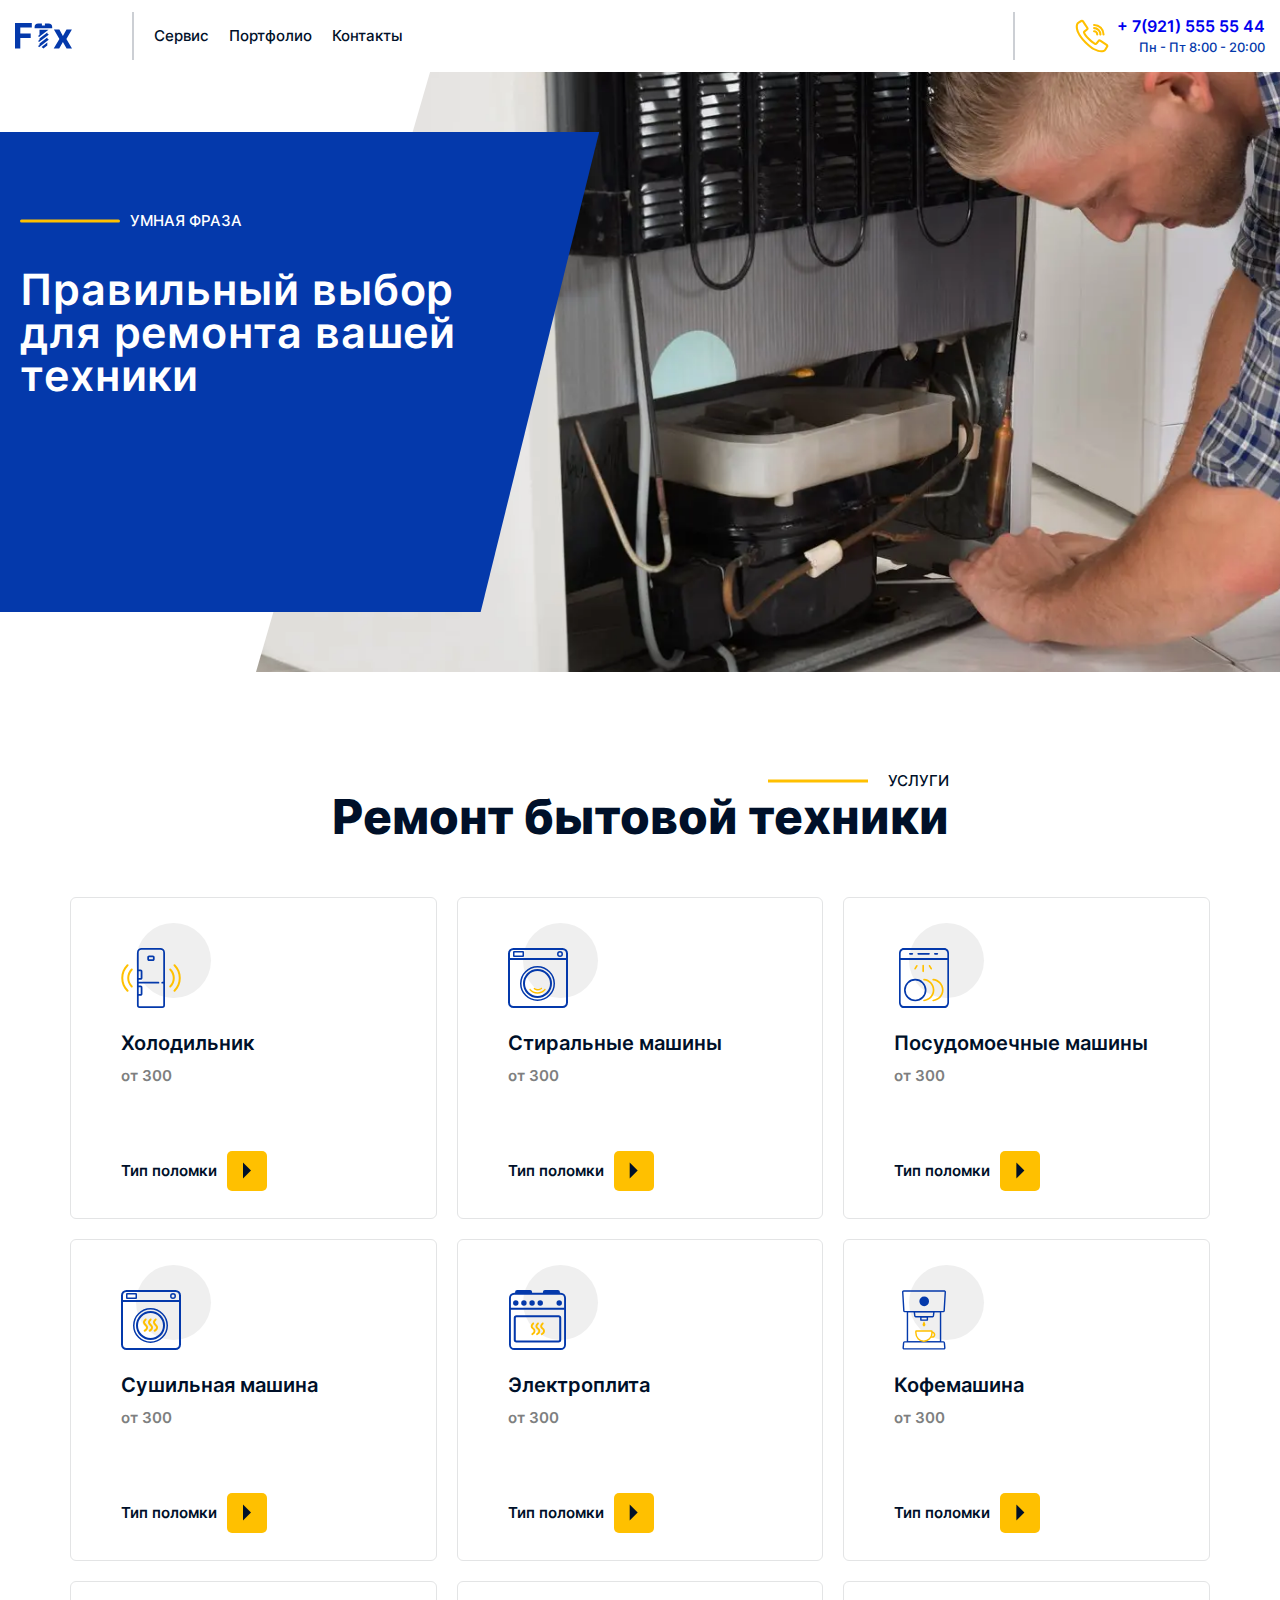
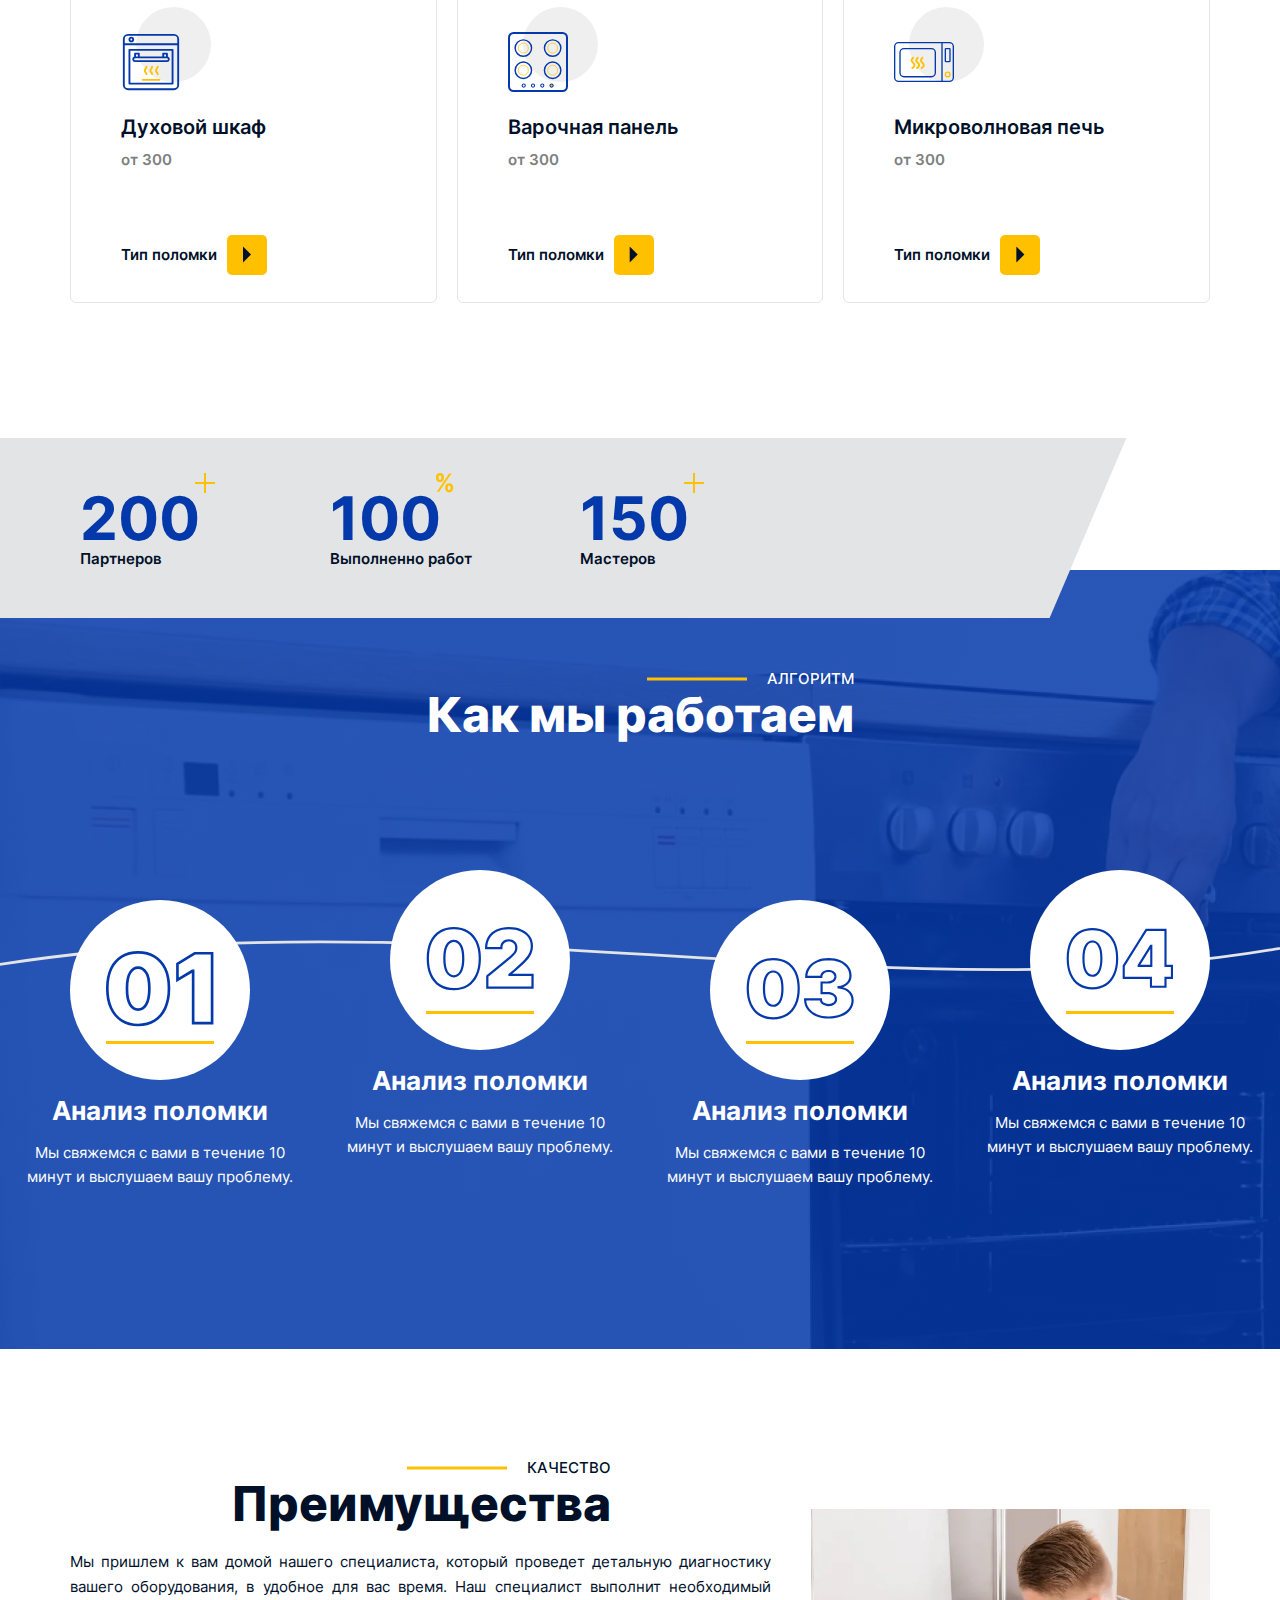
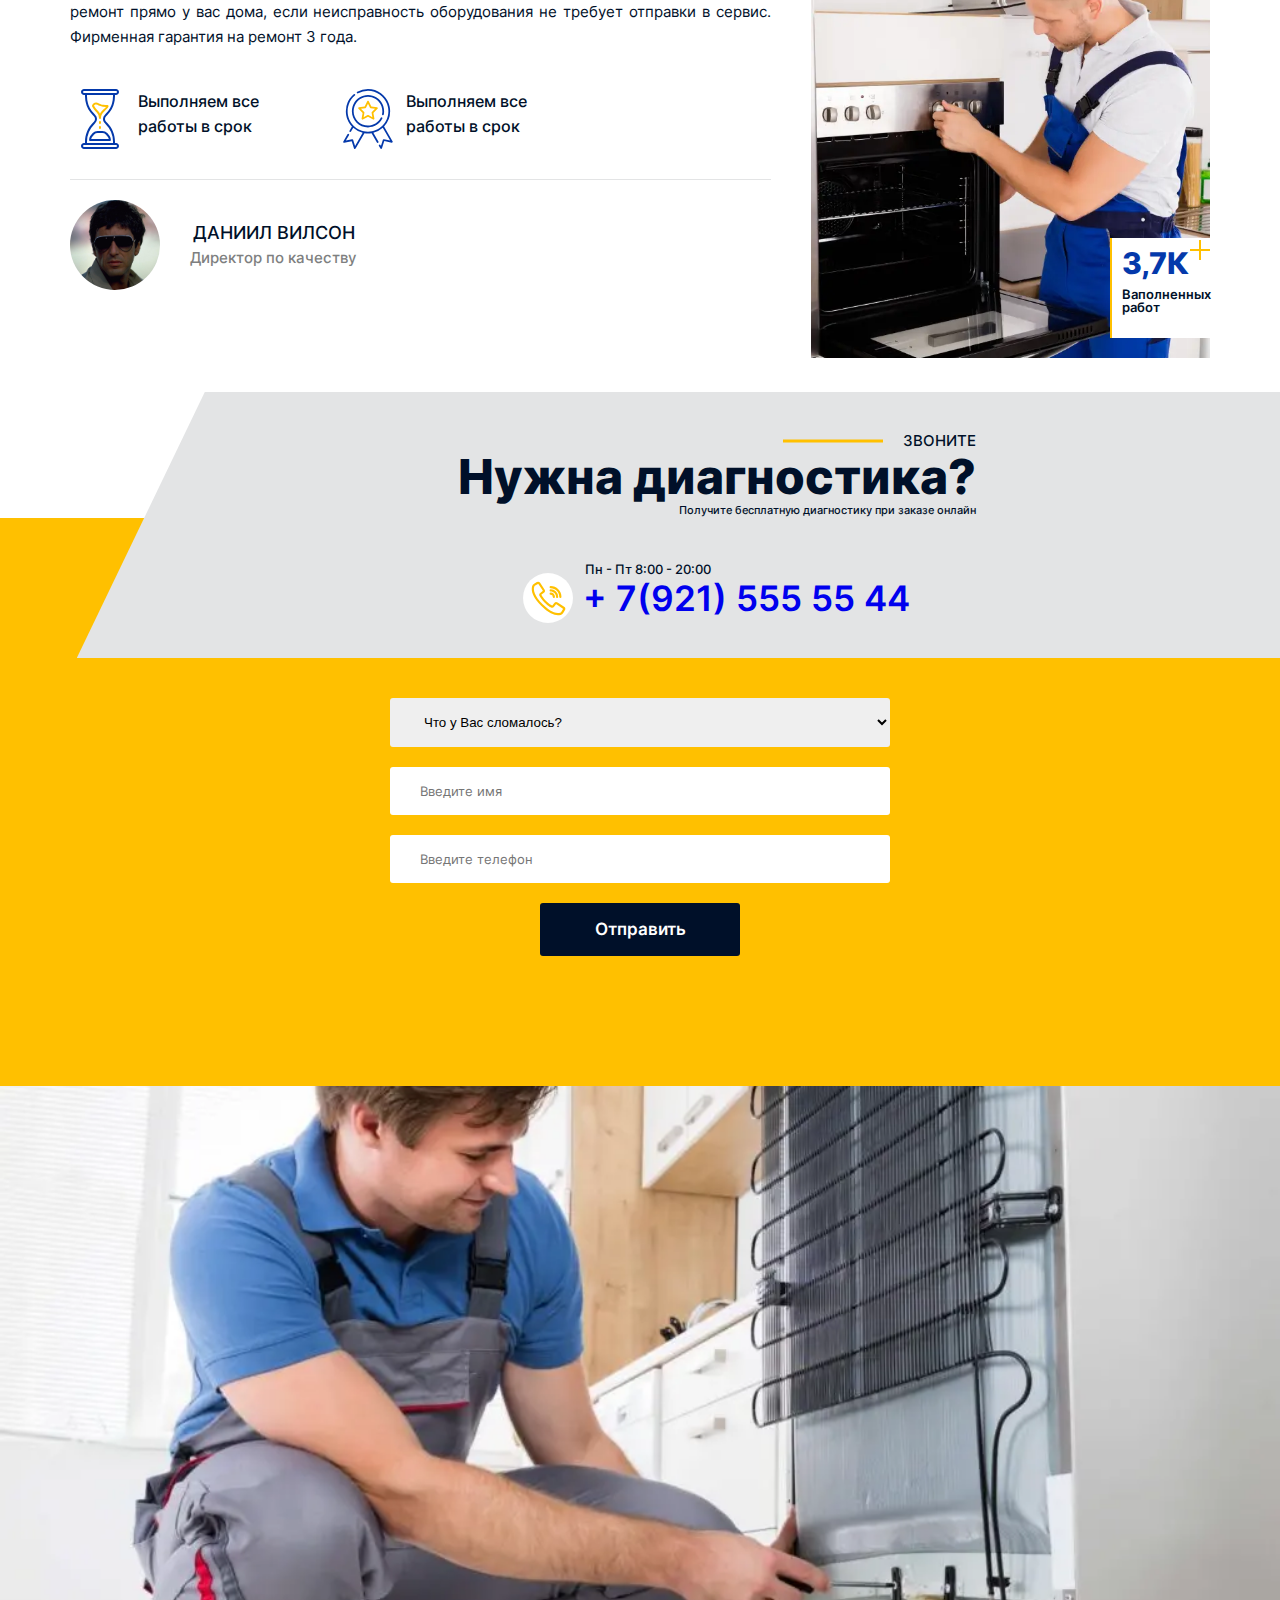
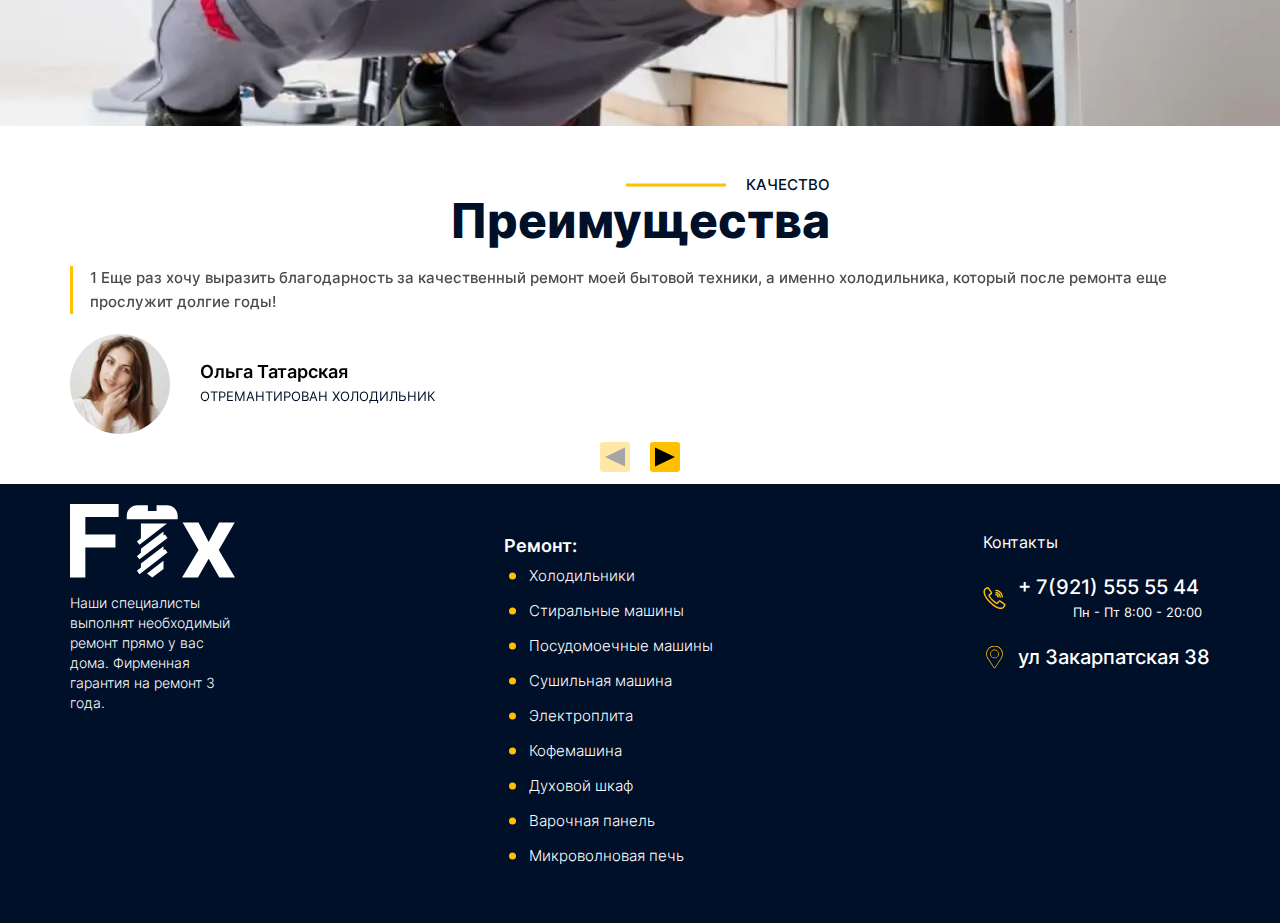
==== index.html @ b2aaf870 "Add files via upload" ====
<!DOCTYPE html>
<html lang="ru">
  <head>
    <title>Сервисный центр бытовой техники в Санкт-Петербурге</title>
    <meta charset="UTF-8">
    <meta name="viewport" content="width=device-width, initial-scale=1.0">
    <meta name="description" content="">
    <meta name="keywords" content="">
    <meta name="format-detection" content="telephone=no">
    <link rel="stylesheet" href="css/libs/swiper-bundle.css">
    <link rel="stylesheet" href="css/style.min.css">
  </head>
  <body>
    <div class="wrapper">
      <header class="header">
        <div class="header__wrap _container _container_hd">
          <div class="header__logo"> <a href="index.html"> <img src="img/logo.svg" alt="логотип"></a></div>
          <div class="header__menu menu">
            <div class="menu__icon"><span></span></div>
            <nav class="menu__body">
              <ul class="menu__list">
                <li>
                  <button class="menu__link menu__link_btn">Cервис</button><span class="menu__arrow"></span>
                  <ul class="menu__sub-list">
                    <li><a class="menu__sub-link" href="refrigerator.html">Холодильник</a></li>
                    <li><a class="menu__sub-link" href="washer.html">Стиральная машина</a></li>
                    <li><a class="menu__sub-link" href="dishwasher.html">Посудомоечная машина</a></li>
                    <li><a class="menu__sub-link" href="dryer.html">Сушильная машина</a></li>
                    <li><a class="menu__sub-link" href="electric-stove.html">Электроплита</a></li>
                    <li><a class="menu__sub-link" href="coffeemachine.html">Кофемашина</a></li>
                    <li><a class="menu__sub-link" href="oven.html">Духовой шкаф</a></li>
                    <li><a class="menu__sub-link" href="cooktop.html">Варочная панель</a></li>
                    <li><a class="menu__sub-link" href="mikrovolnovka.html">Микроволновая печь</a></li>
                  </ul>
                </li>
                <li><a class="menu__link" href="portfolio.html">Портфолио</a></li>
                <li><a class="menu__link" href="contacts.html">Контакты</a></li>
              </ul>
            </nav>
          </div>
          <div class="header__contacts"> <a href="tel:+7111111111">+ 7(921) 555 55 44</a><span>Пн - Пт 8:00 - 20:00</span></div>
        </div>
      </header>
      <main class="main">
        <section class="intro">
          <div class="intro__wrapp _container_hd">
            <div class="intro__text"><span>умная фраза</span>
              <h1>Правильный выбор для ремонта вашей техники</h1>
            </div>
            <div class="intro__img"> 
              <picture class="class">
                <source srcset="img/bg-main.webp" type="image/webp"/>
                <source srcset="img/bg-main.png" type="image/png"/><img src="img/bg-main.jpg" alt="ремонт бытовой техники"/>
              </picture>
            </div>
          </div>
        </section>
        <section class="services _container">
          <div class="services__wrap">
            <div class="title"> <span class="title__span">услуги</span>
              <h2 class="title__title">Ремонт бытовой техники</h2>
            </div>
            <ul class="services__list">
              <li class="services__item service" style="background-image: url(img/service-fridge.jpg);">
                <div class="service__img"> <img src="img/icons/fridge.svg" alt="иконка"></div>
                <div class="service__title">Холодильник</div>
                <div class="service__price">от 300</div><a class="service__link" href="refrigerator.html">Тип поломки</a>
              </li>
              <li class="services__item service" style="background-image: url(img/service-fridge.jpg);">
                <div class="service__img"> <img src="img/icons/washer.svg" alt="иконка"></div>
                <div class="service__title">Стиральные машины</div>
                <div class="service__price">от 300</div><a class="service__link" href="washer.html">Тип поломки</a>
              </li>
              <li class="services__item service" style="background-image: url(img/service-fridge.jpg);">
                <div class="service__img"> <img src="img/icons/dishwasher.svg" alt="иконка"></div>
                <div class="service__title">Посудомоечные машины</div>
                <div class="service__price">от 300</div><a class="service__link" href="dishwasher.html">Тип поломки</a>
              </li>
              <li class="services__item service" style="background-image: url(img/service-fridge.jpg);">
                <div class="service__img"> <img src="img/icons/dryer.svg" alt="иконка"></div>
                <div class="service__title">Сушильная машина</div>
                <div class="service__price">от 300</div><a class="service__link" href="dryer.html">Тип поломки</a>
              </li>
              <li class="services__item service" style="background-image: url(img/service-fridge.jpg);">
                <div class="service__img"> <img src="img/icons/electric-stove.svg" alt="иконка"></div>
                <div class="service__title">Электроплита</div>
                <div class="service__price">от 300</div><a class="service__link" href="electric-stove.html">Тип поломки</a>
              </li>
              <li class="services__item service" style="background-image: url(img/service-fridge.jpg);">
                <div class="service__img"> <img src="img/icons/coffeemachine.svg" alt="иконка"></div>
                <div class="service__title">Кофемашина</div>
                <div class="service__price">от 300</div><a class="service__link" href="coffeemachine.html">Тип поломки</a>
              </li>
              <li class="services__item service" style="background-image: url(img/service-fridge.jpg);">
                <div class="service__img"> <img src="img/icons/oven.svg" alt="иконка"></div>
                <div class="service__title">Духовой шкаф</div>
                <div class="service__price">от 300</div><a class="service__link" href="oven.html">Тип поломки</a>
              </li>
              <li class="services__item service" style="background-image: url(img/service-fridge.jpg);">
                <div class="service__img"> <img src="img/icons/cooktop.svg" alt="иконка"></div>
                <div class="service__title">Варочная панель</div>
                <div class="service__price">от 300</div><a class="service__link" href="cooktop.html">Тип поломки</a>
              </li>
              <li class="services__item service" style="background-image: url(img/service-fridge.jpg);">
                <div class="service__img"> <img src="img/icons/mikrovolnovka.svg" alt="иконка"></div>
                <div class="service__title">Микроволновая печь</div>
                <div class="service__price">от 300</div><a class="service__link" href="mikrovolnovka.html">Тип поломки</a>
              </li>
            </ul>
          </div>
        </section>
        <section class="work"> 
          <div class="work__wrap _container">
            <div class="work__number number">
              <div class="number__item"> 
                <div class="number__value number__value_plus">200</div>
                <div class="number__descr">Партнеров</div>
              </div>
              <div class="number__item"> 
                <div class="number__value number__value_precent">100</div>
                <div class="number__descr">Выполненно работ</div>
              </div>
              <div class="number__item"> 
                <div class="number__value number__value_plus">150</div>
                <div class="number__descr">Мастеров</div>
              </div>
            </div>
          </div>
          <div class="work__stage work-stage">
            <div class="work-stage__wrap _container_hd">
              <div class="title title_wite"><span class="title__span">алгоритм</span>
                <h2 class="title__title">Как мы работаем</h2>
              </div>
              <div class="work-stage__list">
                <div class="work-stage__item work-stage__item_move"> 
                  <div class="work-stage__img"> <img src="img/stage_01.svg" alt=""></div>
                  <div class="work-stage__title">Анализ поломки </div>
                  <div class="work-stage__descr">Мы свяжемся с вами в течение 10 минут и выслушаем вашу проблему.</div>
                </div>
                <div class="work-stage__item"> 
                  <div class="work-stage__img"><img src="img/stage_02.svg" alt=""></div>
                  <div class="work-stage__title">Анализ поломки </div>
                  <div class="work-stage__descr">Мы свяжемся с вами в течение 10 минут и выслушаем вашу проблему.</div>
                </div>
                <div class="work-stage__item work-stage__item_move"> 
                  <div class="work-stage__img"> <img src="img/stage_03.svg" alt=""></div>
                  <div class="work-stage__title">Анализ поломки </div>
                  <div class="work-stage__descr">Мы свяжемся с вами в течение 10 минут и выслушаем вашу проблему.</div>
                </div>
                <div class="work-stage__item"> 
                  <div class="work-stage__img"><img src="img/stage_04.svg" alt=""></div>
                  <div class="work-stage__title">Анализ поломки </div>
                  <div class="work-stage__descr">Мы свяжемся с вами в течение 10 минут и выслушаем вашу проблему.</div>
                </div>
              </div>
            </div>
          </div>
        </section>
        <section class="advantages">
          <div class="advantages__wrap _container">
            <div class="advantages__descr"> 
              <div class="title"><span class="title__span">качество</span>
                <h2 class="title__title">Преимущества</h2>
              </div>
              <p class="advantages__paragraph">Мы пришлем к вам домой нашего специалиста, который проведет детальную диагностику вашего оборудования, в удобное для вас время. Наш специалист выполнит необходимый ремонт прямо у вас дома, если неисправность оборудования не требует отправки в сервис. Фирменная гарантия на ремонт 3 года.</p>
              <div class="advantages__items advantag">
                <div class="advantag__item"> 
                  <div class="advantag__icon"> <img src="img/icons/clock.svg" alt="иконка"></div>
                  <div class="advantag__title">Выполняем все работы в срок</div>
                </div>
                <div class="advantag__item"> 
                  <div class="advantag__icon"> <img src="img/icons/warranty.svg" alt="иконка"></div>
                  <div class="advantag__title">Выполняем все работы в срок</div>
                </div>
              </div>
              <div class="advantages__director director">
                <div class="director__img"> <img src="img/director.jpg" alt="директор по качеству"></div>
                <div class="director__data">Даниил Вилсон <span>Директор по качеству</span></div>
              </div>
            </div>
            <div class="advantages__img-wrap">
              <div class="advantages__img"> 
                <picture class="class">
                  <source srcset="img/advantages.webp" type="image/webp"/>
                  <source srcset="img/advantages.png" type="image/png"/><img src="img/advantages.jpg" alt="качественный ремонт бытовой техники"/>
                </picture>
              </div>
              <div class="advantages__number">3,7к <span>Ваполненных работ</span></div>
            </div>
          </div>
        </section>
        <section class="feedback">
          <div class="feedback__wrap">
            <div class="feedback__contacts contacts-form _container">
              <div class="title"><span class="title__span">звоните</span>
                <h3 class="title__title">Нужна диагностика?</h3>
                <div class="title__descr">Получите бесплатную диагностику при заказе онлайн </div>
              </div><a class="contacts-form__link" href="tel:+79215555544">+ 7(921) 555 55 44
                <div class="contacts-form__mode">Пн - Пт 8:00 - 20:00</div></a>
            </div>
          </div>
          <div class="feedback__form">
            <form class="form" action="#" method="POST" enctype="multipart/form-data">
              <select class="form__select">
                <option value>Что у Вас сломалось?</option>
                <option value="Холодильник">Холодильник</option>
                <option value="Стиральная машина">Стиральная машина</option>
                <option value="Посудомоечная машина">Посудомоечная машина</option>
                <option value="Сушильная машина">Сушильная машина</option>
                <option value="Электроплита">Электроплита</option>
                <option value="Кофемашина">Кофемашина</option>
                <option value="Духовой шкаф">Духовой шкаф</option>
                <option value="Варочная панель">Варочная панель</option>
                <option value="Микроволновая печь">Микроволновая печь</option>
                <option value="Другая техника">Другая техника</option>
              </select>
              <label class="form__label">
                <input class="form__input input-name" type="text" data-validate-field="name" name="Имя" placeholder="Введите имя">
              </label>
              <label class="form__label">
                <input class="form__input input-tel" type="tel" data-validate-field="tel" name="Телефон" placeholder="Введите телефон">
              </label>
              <button class="form__button button">Отправить</button>
            </form>
          </div>
        </section>
        <section class="reviews">
          <div class="reviews__wrap">
            <div class="img-slider">
              <div class="img-slider__wrap">
                <div class="swiper-wrapper">
                  <div class="swiper-slide img-slider__item"> 
                    <picture class="class">
                      <source srcset="img/slid-01.webp" type="image/webp"/>
                      <source srcset="img/slid-01.png" type="image/png"/><img src="img/slid-01.jpg" alt=""/>
                    </picture>
                  </div>
                  <div class="swiper-slide img-slider__item"> 
                    <picture class="class">
                      <source srcset="img/slid-02.webp" type="image/webp"/>
                      <source srcset="img/slid-02.png" type="image/png"/><img src="img/slid-02.jpg" alt=""/>
                    </picture>
                  </div>
                  <div class="swiper-slide img-slider__item"> 
                    <picture class="class">
                      <source srcset="img/slid-03.webp" type="image/webp"/>
                      <source srcset="img/slid-03.png" type="image/png"/><img src="img/slid-03.jpg" alt=""/>
                    </picture>
                  </div>
                  <div class="swiper-slide img-slider__item"> 
                    <picture class="class">
                      <source srcset="img/slid-04.webp" type="image/webp"/>
                      <source srcset="img/slid-04.png" type="image/png"/><img src="img/slid-04.jpg" alt=""/>
                    </picture>
                  </div>
                </div>
              </div>
            </div>
            <div class="text-slider _container">
              <div class="text-slider__wrap">
                <div class="title"><span class="title__span">качество</span>
                  <h2 class="title__title">Преимущества</h2>
                </div>
                <div class="swiper-wrapper">
                  <div class="swiper-slide text-slider__item">
                    <p class="text-slider__reviews">1 Еще раз хочу выразить благодарность за качественный ремонт моей бытовой техники, а именно холодильника, который после ремонта еще прослужит долгие годы!</p>
                    <div class="text-slider__person">
                      <div class="text-slider__img"> 
                        <picture class="class">
                          <source srcset="img/client.webp" type="image/webp"/>
                          <source srcset="img/client.png" type="image/png"/><img src="img/client.jpg" alt=""/>
                        </picture>
                      </div>
                      <div class="text-slider__client">Ольга Татарская <span> отремантирован холодильник</span></div>
                    </div>
                  </div>
                  <div class="swiper-slide text-slider__item">
                    <p class="text-slider__reviews">2 Быстро приехал, подробно осмотрел мой холодильник, профессионально выполнил ремонт. 2</p>
                    <div class="text-slider__person">
                      <div class="text-slider__img"> 
                        <picture class="class">
                          <source srcset="img/client.webp" type="image/webp"/>
                          <source srcset="img/client.png" type="image/png"/><img src="img/client.jpg" alt=""/>
                        </picture>
                      </div>
                      <div class="text-slider__client">Ольга Татарская <span> отремантирован холодильник</span></div>
                    </div>
                  </div>
                  <div class="swiper-slide text-slider__item">
                    <p class="text-slider__reviews">3 Быстро приехал, подробно осмотрел мой холодильник, профессионально выполнил ремонт. 3</p>
                    <div class="text-slider__person">
                      <div class="text-slider__img"> 
                        <picture class="class">
                          <source srcset="img/client.webp" type="image/webp"/>
                          <source srcset="img/client.png" type="image/png"/><img src="img/client.jpg" alt=""/>
                        </picture>
                      </div>
                      <div class="text-slider__client">Ольга Татарская <span> отремантирован холодильник</span></div>
                    </div>
                  </div>
                  <div class="swiper-slide text-slider__item">
                    <p class="text-slider__reviews">4 Быстро приехал, подробно осмотрел мой холодильник, профессионально выполнил ремонт. 4</p>
                    <div class="text-slider__person">
                      <div class="text-slider__img"> 
                        <picture class="class">
                          <source srcset="img/client.webp" type="image/webp"/>
                          <source srcset="img/client.png" type="image/png"/><img src="img/client.jpg" alt=""/>
                        </picture>
                      </div>
                      <div class="text-slider__client">Ольга Татарская <span> отремантирован холодильник</span></div>
                    </div>
                  </div>
                </div>
              </div>
              <div class="slider-buttons">
                <button class="swiper-button-prev"></button>
                <button class="swiper-button-next"></button>
              </div>
            </div>
          </div>
        </section>
      </main>
      <footer class="footer">
        <div class="footer__wrap _container">
          <div class="footer__logo">
            <div class="footer__logo-img"><img src="img/logo-wite.svg" alt="логотип"></div>
            <div class="footer__descr">Наши специалисты выполнят необходимый ремонт прямо у вас дома. Фирменная гарантия на ремонт 3 года.</div>
          </div>
          <ul class="footer__menu">Ремонт:
            <li class="footer__item"><a class="footer__link" href="/refrigerator.html">Холодильники</a></li>
            <li class="footer__item"><a class="footer__link" href="/washer.html">Стиральные машины</a></li>
            <li class="footer__item"><a class="footer__link" href="/dishwasher.html">Посудомоечные машины</a></li>
            <li class="footer__item"><a class="footer__link" href="/dryer.html">Сушильная машина</a></li>
            <li class="footer__item"><a class="footer__link" href="/electric-stove.html">Электроплита</a></li>
            <li class="footer__item"><a class="footer__link" href="/coffeemachine.html">Кофемашина</a></li>
            <li class="footer__item"><a class="footer__link" href="/oven.html">Духовой шкаф</a></li>
            <li class="footer__item"><a class="footer__link" href="/cooktop.html">Варочная панель</a></li>
            <li class="footer__item"><a class="footer__link" href="/mikrovolnovka.html">Микроволновая печь</a></li>
          </ul>
          <div class="footer__contacts">Контакты<a class="footer__contacts-tel" href="tel:">+ 7(921) 555 55 44 <span>Пн - Пт 8:00 - 20:00</span></a>
            <div class="footer__contacts-locatio">ул Закарпатская 38</div>
          </div>
        </div>
      </footer>
    </div>
    <script src="js/libs/inputmask.min.js"></script>
    <script src="js/libs/just-validate.min.js"></script>
    <script src="js/libs/swiper-bundle.js"></script>
    <script src="js/script.min.js"></script>
  </body>
</html>
---- css/style.min.css ----
@font-face{font-family:Inter;font-display:swap;src:url(../fonts/Inter-Extra.woff) format("woff"),url(../fonts/Inter-Extra.woff2) format("woff2");font-weight:800;font-style:normal}@font-face{font-family:Inter;font-display:swap;src:url(../fonts/Inter-Bold.woff) format("woff"),url(../fonts/Inter-Bold.woff2) format("woff2");font-weight:700;font-style:normal}@font-face{font-family:Inter;font-display:swap;src:url(../fonts/Inter-SemiBold.woff) format("woff"),url(../fonts/Inter-SemiBold.woff2) format("woff2");font-weight:600;font-style:normal}@font-face{font-family:Inter;font-display:swap;src:url(../fonts/Inter-Medium.woff) format("woff"),url(../fonts/Inter-Medium.woff2) format("woff2");font-weight:500;font-style:normal}@font-face{font-family:Inter;font-display:swap;src:url(../fonts/Inter-Regular.woff) format("woff"),url(../fonts/Inter-Regular.woff2) format("woff2");font-weight:400;font-style:normal}@font-face{font-family:Inter;font-display:swap;src:url(../fonts/Inter-Light.woff) format("woff"),url(../fonts/Inter-Light.woff2) format("woff2");font-weight:300;font-style:normal}*{padding:0;margin:0;border:0;-webkit-transition:all 0s ease 0s;-o-transition:all 0s ease 0s;transition:all 0s ease 0s}*,:after,:before{-webkit-box-sizing:border-box;box-sizing:border-box}:active,:focus{outline:0}a:active,a:focus{outline:0}aside,footer,header,nav,section{display:block}body,html{height:100%;min-width:320px}body{line-height:1;font-family:inter;-ms-text-size-adjust:100%;-moz-text-size-adjust:100%;-webkit-text-size-adjust:100%}button,input,textarea{font-family:inter}input::-ms-clear{display:none}button{cursor:pointer}button::-moz-focus-inner{padding:0;border:0}a,a:visited{text-decoration:none}a:hover{text-decoration:none}ul li{list-style:none}img{vertical-align:top}h1,h2,h3,h4,h5,h6{font-weight:inherit;font-size:inherit}body{color:#001029;font-size:16px;font-style:normal;font-weight:400}body._lock{overflow:hidden}.wrapper{position:relative;width:100%;min-height:100%;overflow:hidden;display:-webkit-box;display:-ms-flexbox;display:flex;-webkit-box-orient:vertical;-webkit-box-direction:normal;-ms-flex-direction:column;flex-direction:column;-webkit-box-pack:justify;-ms-flex-pack:justify;justify-content:space-between}._container{max-width:1170px;padding:0 15px;margin:0 auto}._container_hd{padding:0 15px;max-width:1920px;margin:0 auto}._container_single{padding:0 15px;max-width:800px;margin:0 auto}h2,h3,h4,h5{font-weight:700;line-height:36px}h2{font-size:32px}h3{font-size:28px}h4,h5{font-size:26px}.title{display:inline-block;position:relative;padding:20px 0;color:#001029;text-align:right}.title__span{padding-left:120px;position:absolute;right:0;top:0;font-weight:500;font-size:15px;line-height:18px;text-transform:uppercase}.title__span::before{position:absolute;content:"";width:100px;height:3px;background-color:#ffc000;left:0;top:50%;-webkit-transform:translateY(-50%);-ms-transform:translateY(-50%);transform:translateY(-50%)}.title__title{font-size:32px;font-weight:800;line-height:42px}.title_wite{color:#fff}.menu__icon{display:none}.menu__body{padding:5px 0}.menu__list>li{position:relative;margin:0 0 0 20px}.menu__link{font-weight:500;font-size:15px;line-height:18px;color:#001029}.menu__link_btn{background:0 0}.menu__link:hover{color:#ffc000}.menu__sub-list{position:absolute;top:100%;left:0;background-color:#f8f8f8;min-width:350px}.menu__sub-list li{margin:0 0 10px 0}.menu__sub-list li:last-child{margin:0}.menu__sub-link{color:#001029;padding:15px 40px 15px 40px;display:block}.menu__sub-link:hover{background-color:#ffc000}.menu__arrow{display:none}body._pc .menu__list>li:hover .menu__sub-list{opacity:1;visibility:visible;-webkit-transform:translate(0,0);-ms-transform:translate(0,0);transform:translate(0,0);pointer-events:all;z-index:99}body._touch .menu__list>li{display:-webkit-box;display:-ms-flexbox;display:flex;-webkit-box-align:center;-ms-flex-align:center;align-items:center}body._touch .menu__link{-webkit-box-flex:1;-ms-flex:1 1 auto;flex:1 1 auto}body._touch .menu__arrow{display:block;width:0;height:0;margin:0 0 0 5px;-webkit-transition:-webkit-transform .3s ease 0s;transition:-webkit-transform .3s ease 0s;-o-transition:transform .3s ease 0s;transition:transform .3s ease 0s;transition:transform .3s ease 0s,-webkit-transform .3s ease 0s;border-left:5px solid transparent;border-right:5px solid transparent;border-top:10px solid #fff}body._touch .menu__list>li._active .menu__sub-list{opacity:1;visibility:visible;-webkit-transform:translate(0,0);-ms-transform:translate(0,0);transform:translate(0,0);pointer-events:all}body._touch .menu__list>li._active .menu__arrow{-webkit-transform:rotate(-180deg);-ms-transform:rotate(-180deg);transform:rotate(-180deg)}.header__wrap{height:72px;display:-webkit-box;display:-ms-flexbox;display:flex;-webkit-box-pack:justify;-ms-flex-pack:justify;justify-content:space-between;-webkit-box-align:center;-ms-flex-align:center;align-items:center}.header__logo{padding-left:15px}.header__menu{-webkit-box-flex:1;-ms-flex:1 1 100%;flex:1 1 100%;margin:0 60px;border-left:solid 2px #cccfd4;border-right:solid 2px #cccfd4}.header__contacts{padding-left:34px;padding-right:15px;-webkit-box-flex:0;-ms-flex:0 0 205px;flex:0 0 205px;text-align:right;font-weight:600;font-size:16px;line-height:19px;color:#0439ab;background-image:url(../img/icons/phone.svg);background-repeat:no-repeat;background-position:left center}.header__contacts span{margin-top:3px;display:block;font-weight:500;font-size:13px;line-height:16px}.intro{padding:80px 0;background-color:#0439ab}.intro__text{background-color:#0439ab;color:#fff}.intro__text span{position:relative;padding-left:110px;font-size:15px;font-weight:500;text-transform:uppercase}.intro__text span::before{content:"";position:absolute;z-index:1;height:3px;width:100px;left:0;top:50%;-webkit-transform:translateY(-50%);-ms-transform:translateY(-50%);transform:translateY(-50%);background-color:#ffc000;border-radius:3px}.intro__text h1{margin-top:40px;font-size:43px;font-weight:600;letter-spacing:.9px}.intro__img{display:none}.services__wrap{padding:100px 0;text-align:center}.services__list{padding:25px 0;display:-webkit-box;display:-ms-flexbox;display:flex;-webkit-box-orient:vertical;-webkit-box-direction:normal;-ms-flex-direction:column;flex-direction:column;text-align:left}.service{border:solid 1px #e3e4e5;border-radius:6px;margin:20px 0;padding:50px 50px 40px 50px;color:#001029;font-size:15px;font-weight:600;-webkit-transition:all .3s ease-in-out;-o-transition:all .3s ease-in-out;transition:all .3s ease-in-out;background-position:1160px;background-repeat:no-repeat;background-size:cover}.service__img{position:relative;margin-bottom:25px;width:60px;height:60px}.service__img img{position:absolute;left:0;top:0;width:100%;height:100%;-o-object-fit:contain;object-fit:contain}.service__img::before{position:absolute;content:"";right:-30px;top:-25px;width:75px;height:75px;border-radius:50%;background-color:#efefef}.service__title{margin-bottom:15px;font-size:20px}.service__price{color:#7e7f80;margin-bottom:80px}.service__link{position:relative;color:#001029}.service__link:after{content:"";position:absolute;right:-50px;top:50%;width:40px;height:40px;-webkit-transform:translateY(-50%);-ms-transform:translateY(-50%);transform:translateY(-50%);background-color:#ffc000;border-radius:5px}.service__link::before{content:"";-webkit-clip-path:polygon(40% 30%,40% 70%,60% 50%);clip-path:polygon(40% 30%,40% 70%,60% 50%);position:absolute;z-index:10;right:-50px;top:50%;width:40px;height:40px;-webkit-transform:translateY(-50%);-ms-transform:translateY(-50%);transform:translateY(-50%);background-color:#001029}.service:hover{background-position:center;background-repeat:no-repeat;background-size:cover;color:#fff}.service:hover .service__link,.service:hover .service__price{-webkit-transition:all .3s ease-in-out;-o-transition:all .3s ease-in-out;transition:all .3s ease-in-out;color:#fff}.work{position:relative}.work::before{position:absolute;z-index:1;content:"";height:150px;width:100%;-webkit-clip-path:polygon(0 0,100% 0,100% 100%,0 100%);clip-path:polygon(0 0,100% 0,100% 100%,0 100%);left:0;top:0;background-color:#e3e4e5}.work__number{padding:40px 0;z-index:5;position:relative}.number{display:-webkit-box;display:-ms-flexbox;display:flex;-webkit-box-pack:justify;-ms-flex-pack:justify;justify-content:space-between}.number__item{-webkit-box-flex:1;-ms-flex:1 0 140px;flex:1 0 140px;padding:10px}.number__value{display:inline-block;position:relative;font-weight:700;font-size:30px;color:#0439ab}.number__value_plus::after{position:absolute;content:"";width:20px;height:20px;right:-15px;top:-15px;background-image:url(../img/icons/plus.svg);background-size:contain;background-repeat:no-repeat}.number__value_precent::after{position:absolute;z-index:10;content:"";width:20px;height:20px;right:-15px;top:-15px;background-image:url(../img/icons/precent.svg);background-size:contain;background-repeat:no-repeat}.number__descr{font-weight:600;font-size:15px;line-height:22px}._no-webp .work-stage{background:-webkit-gradient(linear,left top,left bottom,from(rgba(4,57,171,.85))),url(../img/bg-work.png)}._no-webp .work-stage{background:-o-linear-gradient(rgba(4,57,171,.85)),url(../img/bg-work.png)}._no-webp .work-stage{background:linear-gradient(rgba(4,57,171,.85)),url(../img/bg-work.png)}.work-stage{margin-top:-50px;padding:100px 0;background-position:center}.work-stage__wrap{text-align:center}.work-stage__list{margin-top:50px;display:-webkit-box;display:-ms-flexbox;display:flex;-ms-flex-wrap:wrap;flex-wrap:wrap}.work-stage__item{-webkit-box-flex:1;-ms-flex:1 1 100%;flex:1 1 100%;color:#fff;margin:40px auto;padding:20px;-webkit-box-align:center;-ms-flex-align:center;align-items:center;z-index:3}.work-stage__img{position:relative;margin:0 auto;width:180px;height:180px;border-radius:50%;background-color:#fff}.work-stage__img img{position:absolute;width:60%;height:60%;left:50%;top:50%;-webkit-transform:translate(-50%,-50%);-ms-transform:translate(-50%,-50%);transform:translate(-50%,-50%);border-bottom:solid 3px #ffc000;-o-object-fit:contain;object-fit:contain}.work-stage__title{font-weight:700;font-size:26px;line-height:31px;margin:15px 0}.work-stage__descr{font-weight:400;font-size:15px;line-height:24px}.advantages{padding:110px 0}.advantages__wrap{display:-webkit-box;display:-ms-flexbox;display:flex;-webkit-box-orient:vertical;-webkit-box-direction:normal;-ms-flex-direction:column;flex-direction:column}.advantages__descr{text-align:center}.advantages__paragraph{font-size:15px;line-height:25px;text-align:justify;padding-bottom:30px}.advantages__items{text-align:left}.advantages__img-wrap{position:relative}.advantages__img{margin-top:50px;position:relative;width:100%;padding-bottom:100%;overflow:hidden}.advantages__img img{position:absolute;width:100%;height:auto;top:0;left:0}.advantages__number{color:#0439ab;padding:10px;position:absolute;width:100px;height:100px;bottom:-30px;right:0;background-color:#fff;border-left:solid 2px #ffc000;font-size:30px;font-weight:800;text-transform:uppercase;display:block}.advantages__number span{margin-top:10px;display:block;font-size:13px;font-weight:600;color:#001029;text-transform:none}.advantages__number::after{position:absolute;content:"";width:20px;height:20px;right:0;top:2px;background-image:url(../img/icons/plus.svg);background-size:contain;background-repeat:no-repeat}.advantag{display:-webkit-box;display:-ms-flexbox;display:flex;-ms-flex-wrap:wrap;flex-wrap:wrap;margin:0 -10px;margin-bottom:20px}.advantag__item{padding:10px;display:-webkit-box;display:-ms-flexbox;display:flex}.advantag__icon{position:relative;-webkit-box-flex:0;-ms-flex:0 0 60px;flex:0 0 60px;width:60px;height:60px}.advantag__icon img{position:absolute;width:100%;height:100%;left:0;top:0}.advantag__title{-webkit-box-flex:0;-ms-flex:0 1 180px;flex:0 1 180px;margin-left:8px;font-weight:500;font-size:16px;line-height:25px}.director{border-top:solid 1px #e3e4e5;padding-top:20px;display:-webkit-box;display:-ms-flexbox;display:flex;-webkit-box-align:center;-ms-flex-align:center;align-items:center}.director__img{position:relative;width:90px;height:90px;border-radius:50%;overflow:hidden}.director__img img{position:absolute;left:0;top:0;width:100%;height:100%;-o-object-fit:cover;object-fit:cover}.director__data{margin-left:30px;display:block;font-weight:500;font-size:18px;line-height:25px;text-transform:uppercase}.director__data span{display:block;font-size:15px;line-height:25px;color:#7e7f80;text-transform:none}.feedback{position:relative;background-color:#0439ab}.feedback__wrap{background-color:#e3e4e5;padding:40px 0}.feedback__contacts{display:-webkit-box;display:-ms-flexbox;display:flex;-webkit-box-orient:vertical;-webkit-box-direction:normal;-ms-flex-direction:column;flex-direction:column;-webkit-box-align:center;-ms-flex-align:center;align-items:center}.feedback__form{background-color:#ffc000;padding:50px 0}.title__descr{font-weight:500;font-size:11px;line-height:16px}.contacts-form__link{position:relative;font-weight:600;font-size:20px;line-height:25px;padding-left:60px;margin-top:40px}.contacts-form__link::before{position:absolute;content:"";width:40px;height:40px;left:0;top:50%;-webkit-transform:translateY(-50%);-ms-transform:translateY(-50%);transform:translateY(-50%);background-image:url(../img/icons/phone.svg);background-repeat:no-repeat;background-position:center;background-size:40%;background-color:#fff;border-radius:50%}.contacts-form__mode{position:absolute;left:62px;top:-15px;font-weight:500;font-size:13px;line-height:13px;color:#001029}.form{display:-webkit-box;display:-ms-flexbox;display:flex;-webkit-box-orient:vertical;-webkit-box-direction:normal;-ms-flex-direction:column;flex-direction:column;padding:80px 20px}.form__select{margin:0 auto 20px;padding:16px 30px 16px 30px;border-radius:3px;max-width:500px;width:100%}.form__label{margin:auto;margin-bottom:20px;max-width:500px;width:100%}.form__input{width:100%;padding:16px 30px 16px 30px;border-radius:3px}.form__button{margin:auto;border-radius:3px;padding:16px 30px 16px 30px;max-width:200px;width:100%;background-color:#001029;color:#fff;-webkit-transition:background-color .3s ease-in-out;-o-transition:background-color .3s ease-in-out;transition:background-color .3s ease-in-out;font-weight:600;font-size:17px;line-height:21px}.form__button:hover{background-color:#0439ab}.img-slider__item{position:relative;width:100%;padding-bottom:50%;overflow:hidden}.img-slider__item img{position:absolute;left:0;right:0;width:100%;height:100%;-o-object-fit:cover;object-fit:cover}.text-slider{position:relative;margin-top:50px;overflow:hidden;padding-bottom:50px}.text-slider__wrap{text-align:center}.text-slider__item{text-align:left}.text-slider__reviews{position:relative;font-weight:500;font-size:15px;line-height:24px;color:#4c4c4d;padding-left:20px;margin-bottom:20px}.text-slider__reviews::before{position:absolute;content:"";left:0;top:0;width:3px;height:100%;background-color:#ffc000}.text-slider__person{display:-webkit-box;display:-ms-flexbox;display:flex;-webkit-box-align:center;-ms-flex-align:center;align-items:center}.text-slider__img{position:relative;width:100px;height:100px;border-radius:50%;overflow:hidden}.text-slider__img img{position:absolute;left:0;top:0;width:100%;height:100%;-o-object-fit:cover;object-fit:cover}.text-slider__client{margin-left:30px;font-weight:600;font-size:18px;line-height:24px;color:#000}.text-slider__client span{display:block;font-weight:400;font-size:13px;line-height:24px;text-transform:uppercase;color:#001029}.slider-buttons{width:100px;height:40px;position:absolute;z-index:5;left:50%;bottom:0;-webkit-transform:translateX(-50%);-ms-transform:translateX(-50%);transform:translateX(-50%)}.swiper-button-next,.swiper-button-prev{position:absolute;width:30px;height:30px;border-radius:3px;background-color:#ffc000}.swiper-button-next::after,.swiper-button-prev::after{content:"";width:100%;height:100%;background-repeat:no-repeat;background-position:center;background-size:20px 20px}.swiper-button-prev::after{background-image:url(../img/icons/arow-l.svg)}.swiper-button-next::after{background-image:url(../img/icons/arow-r.svg)}.footer{background-color:#001029;padding:20px 0}.footer__logo-img{position:relative;width:165px;height:74px}.footer__logo-img img{position:absolute;left:0;top:0;width:100%;height:100%;-o-object-fit:contain;object-fit:contain}.footer__descr{max-width:480px;margin-top:15px;color:#fff;font-weight:300;font-size:14px;line-height:20px}.footer__menu{margin:30px 0;font-weight:600;font-size:18px;line-height:24px;color:#fff}.footer__item{padding:5px}.footer__link{position:relative;padding-left:20px;font-weight:300;font-size:15px;line-height:24px;color:#fff;-webkit-transition:all .3s ease-in-out;-o-transition:all .3s ease-in-out;transition:all .3s ease-in-out}.footer__link::before{position:absolute;content:"";left:0;top:50%;-webkit-transform:translateY(-50%);-ms-transform:translateY(-50%);transform:translateY(-50%);width:7px;height:7px;border-radius:50%;background-color:#ffc000}.footer__link:hover{color:#ffc000}.footer__contacts{color:#fff}.footer__contacts-tel{position:relative;padding-left:35px;margin:25px 0;font-weight:500;font-size:20px;line-height:24px;display:block;color:#fff}.footer__contacts-tel span{margin-top:5px;padding-left:55px;display:block;font-weight:400;font-size:13px;line-height:16px}.footer__contacts-tel::before{position:absolute;content:"";left:0;top:50%;-webkit-transform:translateY(-50%);-ms-transform:translateY(-50%);transform:translateY(-50%);width:23px;height:23px;background-image:url(../img/icons/phone.svg);background-repeat:no-repeat;background-size:contain}.footer__contacts-locatio{position:relative;padding-left:35px;font-weight:500;font-size:20px;line-height:24px}.footer__contacts-locatio::before{position:absolute;content:"";left:0;top:50%;-webkit-transform:translateY(-50%);-ms-transform:translateY(-50%);transform:translateY(-50%);width:23px;height:23px;background-image:url(../img/icons/location.svg);background-repeat:no-repeat;background-size:contain}.description h2,.description h3,.description h4,.description h5,.question h2,.question h3,.question h4,.question h5{margin:50px 0}.description__wrap p,.question__wrap p{line-height:28px;text-align:justify}.advantag_description{position:relative;margin:30px 0 50px}.advantag_description::after{position:absolute;content:"";width:100%;height:2px;bottom:-10px;left:0;background-color:#e3e4e5}.img-slider-article{position:relative;margin:20px 0;width:100%}.img-slider-article>.slider-buttons{left:60px}.img-slider-article button{background-color:rgba(255,192,0,.43)}.img-slider-article button::after{opacity:.6}.img-slider-article button:hover{-webkit-box-shadow:0 0 10px 1px rgba(255,192,0,.7098039216);box-shadow:0 0 10px 1px rgba(255,192,0,.7098039216)}.advantage-list{margin-top:50px}.advantage-list li{position:relative;margin:20px 0;padding-left:25px}.advantage-list li::before{position:absolute;content:"";left:0;top:50%;-webkit-transform:translateY(-50%);-ms-transform:translateY(-50%);transform:translateY(-50%);width:14px;height:14px;background-color:#0439ab;border-radius:50%;-webkit-transition:background-color .3s ease-in-out;-o-transition:background-color .3s ease-in-out;transition:background-color .3s ease-in-out}.advantage-list li:hover::before{background-color:#ffc000}.feedback-article{margin-top:50px;background-color:transparent}.feedback-article__title{margin-bottom:50px;text-align:center;font-weight:800}.feedback-article::after{display:none}.question{margin-bottom:100px}.question h5{font-size:18px;font-weight:600}.accordion{padding:10px;-webkit-box-shadow:-10px 20px 40px rgba(0,16,41,.25);box-shadow:-10px 20px 40px rgba(0,16,41,.25);margin-bottom:20px}.accordion__control{width:100%;background-color:transparent;cursor:pointer}.accordion__content{max-height:0;opacity:0;overflow:hidden;will-change:max-height;-webkit-transition:all .3s ease-out;-o-transition:all .3s ease-out;transition:all .3s ease-out;-webkit-box-sizing:content-box;box-sizing:content-box}.accordion__title{font-weight:700;font-size:1.17em}.accordion__icon{-webkit-transition:-webkit-transform .3s ease-out;transition:-webkit-transform .3s ease-out;-o-transition:transform .3s ease-out;transition:transform .3s ease-out;transition:transform .3s ease-out,-webkit-transform .3s ease-out}.open .accordion__icon{-webkit-transform:rotate(45deg);-ms-transform:rotate(45deg);transform:rotate(45deg)}.open .accordion__content{opacity:1;padding:20px}.accordion__control{display:-webkit-box;display:-ms-flexbox;display:flex;-webkit-box-align:center;-ms-flex-align:center;align-items:center;-webkit-box-pack:justify;-ms-flex-pack:justify;justify-content:space-between}.accordion__control::-webkit-details-marker{display:none}.accordion__icon{position:relative;display:inline-block;width:30px;height:30px;border-radius:5px;background-color:#ffc000}.accordion__icon::before{content:"";position:absolute;left:50%;top:50%;width:50%;height:1px;background-color:#000;-webkit-transform:translate(-50%,-50%);-ms-transform:translate(-50%,-50%);transform:translate(-50%,-50%)}.accordion__icon::after{content:"";position:absolute;left:50%;top:50%;width:1px;height:50%;background-color:#000;-webkit-transform:translate(-50%,-50%);-ms-transform:translate(-50%,-50%);transform:translate(-50%,-50%)}@media (min-width:481px){._container_hd{padding:0}.intro{background-color:transparent;padding:0}.intro__wrapp{position:relative}.intro__text{height:80%;max-width:450px;position:absolute;z-index:5;top:50%;-webkit-transform:translateY(-50%);-ms-transform:translateY(-50%);transform:translateY(-50%);padding:80px 80px 80px 20px;-webkit-clip-path:polygon(0 0,99.86% 0,80.11% 100%,0 100%);clip-path:polygon(0 0,99.86% 0,80.11% 100%,0 100%)}.intro__text h1{max-width:440px}.intro__img{margin-left:auto;display:block;position:relative;height:500px;width:80%;-webkit-clip-path:polygon(17% 0,100% 0,100% 100%,0 100%);clip-path:polygon(17% 0,100% 0,100% 100%,0 100%);overflow:hidden}.intro__img img{position:absolute;right:0;left:0;width:150%;height:100%;-o-object-fit:cover;object-fit:cover}.contacts-form__link{font-size:35px;line-height:40px}.contacts-form__link::before{width:50px;height:50px;background-size:70%}}@media (min-width:641px){.title__span{font-size:15px}.title__title{font-size:48px;line-height:50px}.services__list{-webkit-box-pack:center;-ms-flex-pack:center;justify-content:center;-webkit-box-orient:horizontal;-webkit-box-direction:normal;-ms-flex-direction:row;flex-direction:row;-ms-flex-wrap:wrap;flex-wrap:wrap;margin:0 -10px}.service{-webkit-box-flex:1;-ms-flex:1 1 360px;flex:1 1 360px;margin:10px}.work::before{-webkit-clip-path:polygon(0 0,88% 0,82% 100%,0 100%);clip-path:polygon(0 0,88% 0,82% 100%,0 100%)}.number{-webkit-box-pack:start;-ms-flex-pack:start;justify-content:start}.number__item{-webkit-box-flex:0;-ms-flex:0 1 180px;flex:0 1 180px;padding:10px}.work-stage__item{-webkit-box-flex:0;-ms-flex:0 0 50%;flex:0 0 50%}}@media (min-width:768px){.menu__list{display:-webkit-box;display:-ms-flexbox;display:flex;-webkit-box-align:center;-ms-flex-align:center;align-items:center}.menu__list>li{padding:10px 0}.menu__sub-list{-webkit-transform:translate(0,10%);-ms-transform:translate(0,10%);transform:translate(0,10%);opacity:0;visibility:hidden;pointer-events:none;-webkit-transition:all .3s ease 0s;-o-transition:all .3s ease 0s;transition:all .3s ease 0s}}@media (min-width:961px){.intro__text{max-width:600px;width:100%}.intro__img{height:600px}.work::before{height:180px}.number{-webkit-box-pack:start;-ms-flex-pack:start;justify-content:start}.number__item{-webkit-box-flex:0;-ms-flex:0 1 250px;flex:0 1 250px;padding:10px}.number__value{font-size:60px}}@media (min-width:1025px){.work-stage{position:relative}.work-stage::before{content:"";position:absolute;z-index:2;left:0;bottom:320px;width:100%;height:200px;background-image:url(../img/line.svg);background-size:cover;background-repeat:no-repeat;background-position:center center}.work-stage__item{-webkit-box-flex:0;-ms-flex:0 0 25%;flex:0 0 25%}.work-stage__item_move{padding-top:50px}.advantages__wrap{-webkit-box-orient:horizontal;-webkit-box-direction:normal;-ms-flex-direction:row;flex-direction:row}.advantages__descr{padding-right:40px}.advantages__img-wrap{-webkit-box-align:stretch;-ms-flex-align:stretch;align-items:stretch;-webkit-box-flex:0;-ms-flex:0 0 35%;flex:0 0 35%}.advantages__img{height:100%}.advantag{-ms-flex-wrap:nowrap;flex-wrap:nowrap}.feedback{margin-top:100px}.feedback__wrap{position:absolute;z-index:5;width:100%;left:0;top:-126px;-webkit-clip-path:polygon(10% 0,100% 0,100% 100%,0 100%);clip-path:polygon(10% 0,100% 0,100% 100%,0 100%);margin-left:6%}.feedback__form{padding-top:100px}.footer__wrap{display:-webkit-box;display:-ms-flexbox;display:flex;-webkit-box-pack:justify;-ms-flex-pack:justify;justify-content:space-between}.footer__logo{-webkit-box-flex:0;-ms-flex:0 0 168px;flex:0 0 168px}.footer__contacts{margin-top:30px}.feedback-article{margin-top:50px}.feedback-article__form{padding-top:0}}@media (min-width:1281px){.intro__text{max-width:900px;width:100%}.service{-webkit-box-flex:0;-ms-flex:0 1 360px;flex:0 1 360px}.feedback{height:800px}._no-webp .feedback::after{background-image:url(../img/feedback.jpg)}.feedback::after{position:absolute;z-index:1;content:"";right:0;top:0;width:70%;height:100%;-webkit-clip-path:polygon(10% 0,100% 0,100% 100%,0 100%);clip-path:polygon(10% 0,100% 0,100% 100%,0 100%);background-repeat:no-repeat;background-position:center;background-size:cover}.feedback__contacts{-webkit-box-orient:horizontal;-webkit-box-direction:normal;-ms-flex-direction:row;flex-direction:row;-webkit-box-pack:end;-ms-flex-pack:end;justify-content:end}.feedback__form{position:relative;top:50%;-webkit-transform:translateY(-50%);-ms-transform:translateY(-50%);transform:translateY(-50%);width:50%;z-index:3}.contacts-form__link{margin:auto;-webkit-box-flex:0;-ms-flex:0 0 400px;flex:0 0 400px}.feedback__contacts .title{margin-right:50px;-webkit-box-flex:1;-ms-flex:1 0 500px;flex:1 0 500px}.reviews{background-color:#f0f1f2}.reviews__wrap{display:-webkit-box;display:-ms-flexbox;display:flex;-webkit-box-align:center;-ms-flex-align:center;align-items:center;padding-right:max(15px,(100% - 1530px) / 2)}.img-slider{-webkit-clip-path:polygon(0 .2%,100% 0,75% 100%,0 100%);clip-path:polygon(0 .2%,100% 0,75% 100%,0 100%);position:relative;width:calc(100% - 490px - 30px)}.img-slider__item{position:relative;width:100%;height:700px;padding-bottom:0;overflow:hidden}.img-slider__item img{position:absolute;left:0;right:0;width:100%;height:100%;-o-object-fit:cover;object-fit:cover}.text-slider{-webkit-clip-path:polygon(20% 0,100% 0,100% 100%,0 100%);clip-path:polygon(20% 0,100% 0,100% 100%,0 100%);padding:130px;background-color:#f0f1f2;position:relative;margin-left:-400px}.feedback-article{height:auto}.img-slider-article{width:100%;-webkit-clip-path:polygon(0 0,100% 0,100% 100%,0 100%);clip-path:polygon(0 0,100% 0,100% 100%,0 100%)}.feedback-article__form{top:0;-webkit-transform:translateY(0);-ms-transform:translateY(0);transform:translateY(0);width:100%}}@media (max-width:768px){.menu{padding-right:15px}.menu__link{color:#fff}.menu__icon{z-index:99;display:block;position:relative;width:30px;height:18px;cursor:pointer}.menu__icon span,.menu__icon::after,.menu__icon::before{left:0;position:absolute;height:14%;width:100%;-webkit-transition:all .3s ease 0s;-o-transition:all .3s ease 0s;transition:all .3s ease 0s;background-color:#0439ab}.menu__icon::after,.menu__icon::before{content:""}.menu__icon::before{top:0}.menu__icon::after{bottom:0}.menu__icon span{top:50%;-webkit-transform:scale(1) translate(0,-50%);-ms-transform:scale(1) translate(0,-50%);transform:scale(1) translate(0,-50%)}.menu__icon._active span{-webkit-transform:scale(0) translate(0,-50%);-ms-transform:scale(0) translate(0,-50%);transform:scale(0) translate(0,-50%)}.menu__icon._active::before{top:50%;-webkit-transform:rotate(-45deg) translate(0,-50%);-ms-transform:rotate(-45deg) translate(0,-50%);transform:rotate(-45deg) translate(0,-50%);background-color:#ffc000}.menu__icon._active::after{bottom:50%;-webkit-transform:rotate(45deg) translate(0,50%);-ms-transform:rotate(45deg) translate(0,50%);transform:rotate(45deg) translate(0,50%);background-color:#ffc000}.menu__body{position:fixed;z-index:98;top:0;left:-100%;width:100%;height:100%;background-color:rgba(0,16,41,.97);padding:100px 30px 30px 30px;-webkit-transition:left .3s ease 0s;-o-transition:left .3s ease 0s;transition:left .3s ease 0s;overflow:auto}.menu__body._active{left:0}.menu__body::before{content:"";width:100%;top:0;left:0;height:70px;z-index:2}.menu__list>li{-ms-flex-wrap:wrap;flex-wrap:wrap;margin:0 0 30px 0}.menu__list>li:last-child{margin-bottom:0}.menu__list>li._active .menu__sub-list{display:block}.menu__link{font-size:24px;text-align:left;letter-spacing:2px}.menu__sub-list{position:relative;background-color:rgba(0,16,41,.97);-webkit-box-flex:1;-ms-flex:1 1 100%;flex:1 1 100%;margin:20px 0 0 0;display:none}.menu__sub-link{font-size:20px;color:#fff}.header__menu{border-left:none;border-right:none;-webkit-box-flex:0;-ms-flex:0 0 30px;flex:0 0 30px;-webkit-box-ordinal-group:4;-ms-flex-order:3;order:3;margin:0}.header__contacts{padding:10px 0 10px 34px}.header__contacts span{display:none}}@media (max-width:480px){.header__contacts{display:none}}._webp .work-stage{background:-webkit-gradient(linear,left top,left bottom,from(rgba(4,57,171,.85))),url(../img/bg-work.webp)}._webp .work-stage{background:-o-linear-gradient(rgba(4,57,171,.85)),url(../img/bg-work.webp)}._webp .work-stage{background:linear-gradient(rgba(4,57,171,.85)),url(../img/bg-work.webp)}@media (min-width:1281px){._webp .feedback::after{background-image:url(../img/feedback.webp)}}
/*# sourceMappingURL=style.min.css.map */
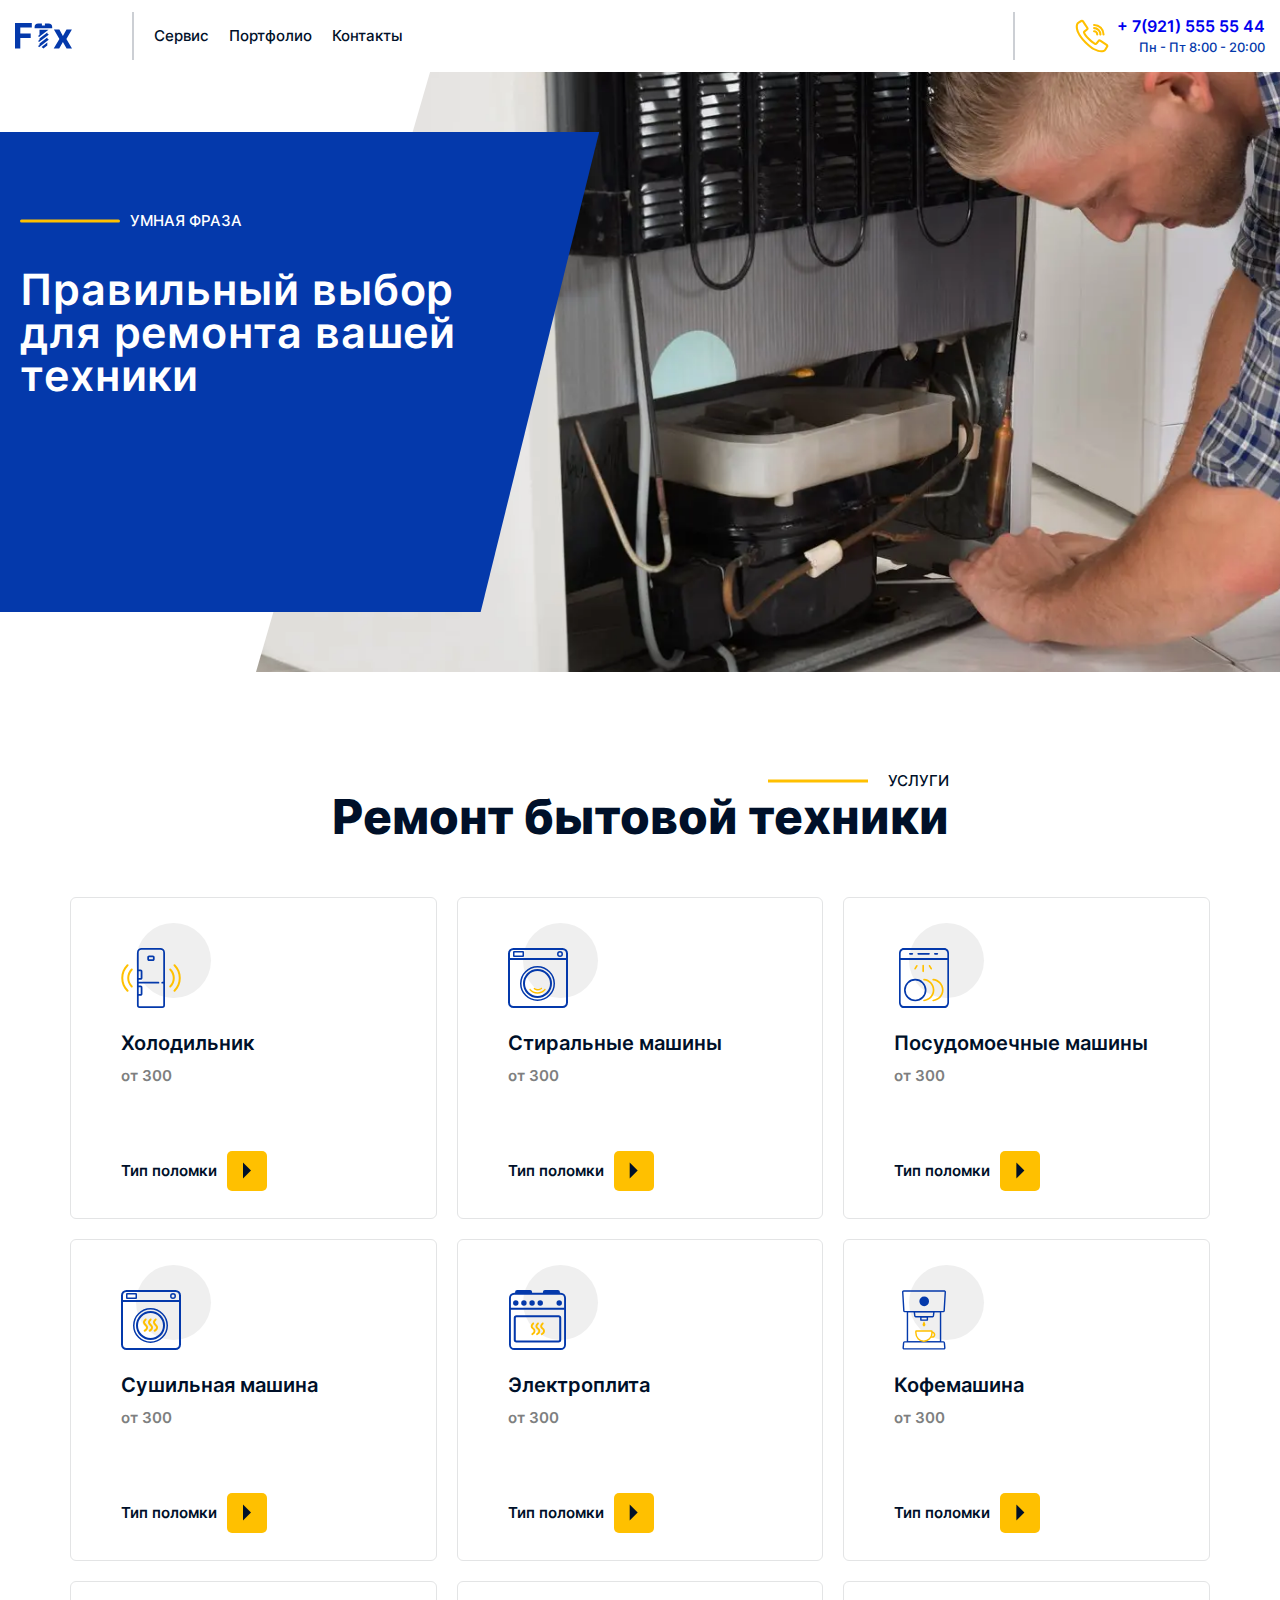
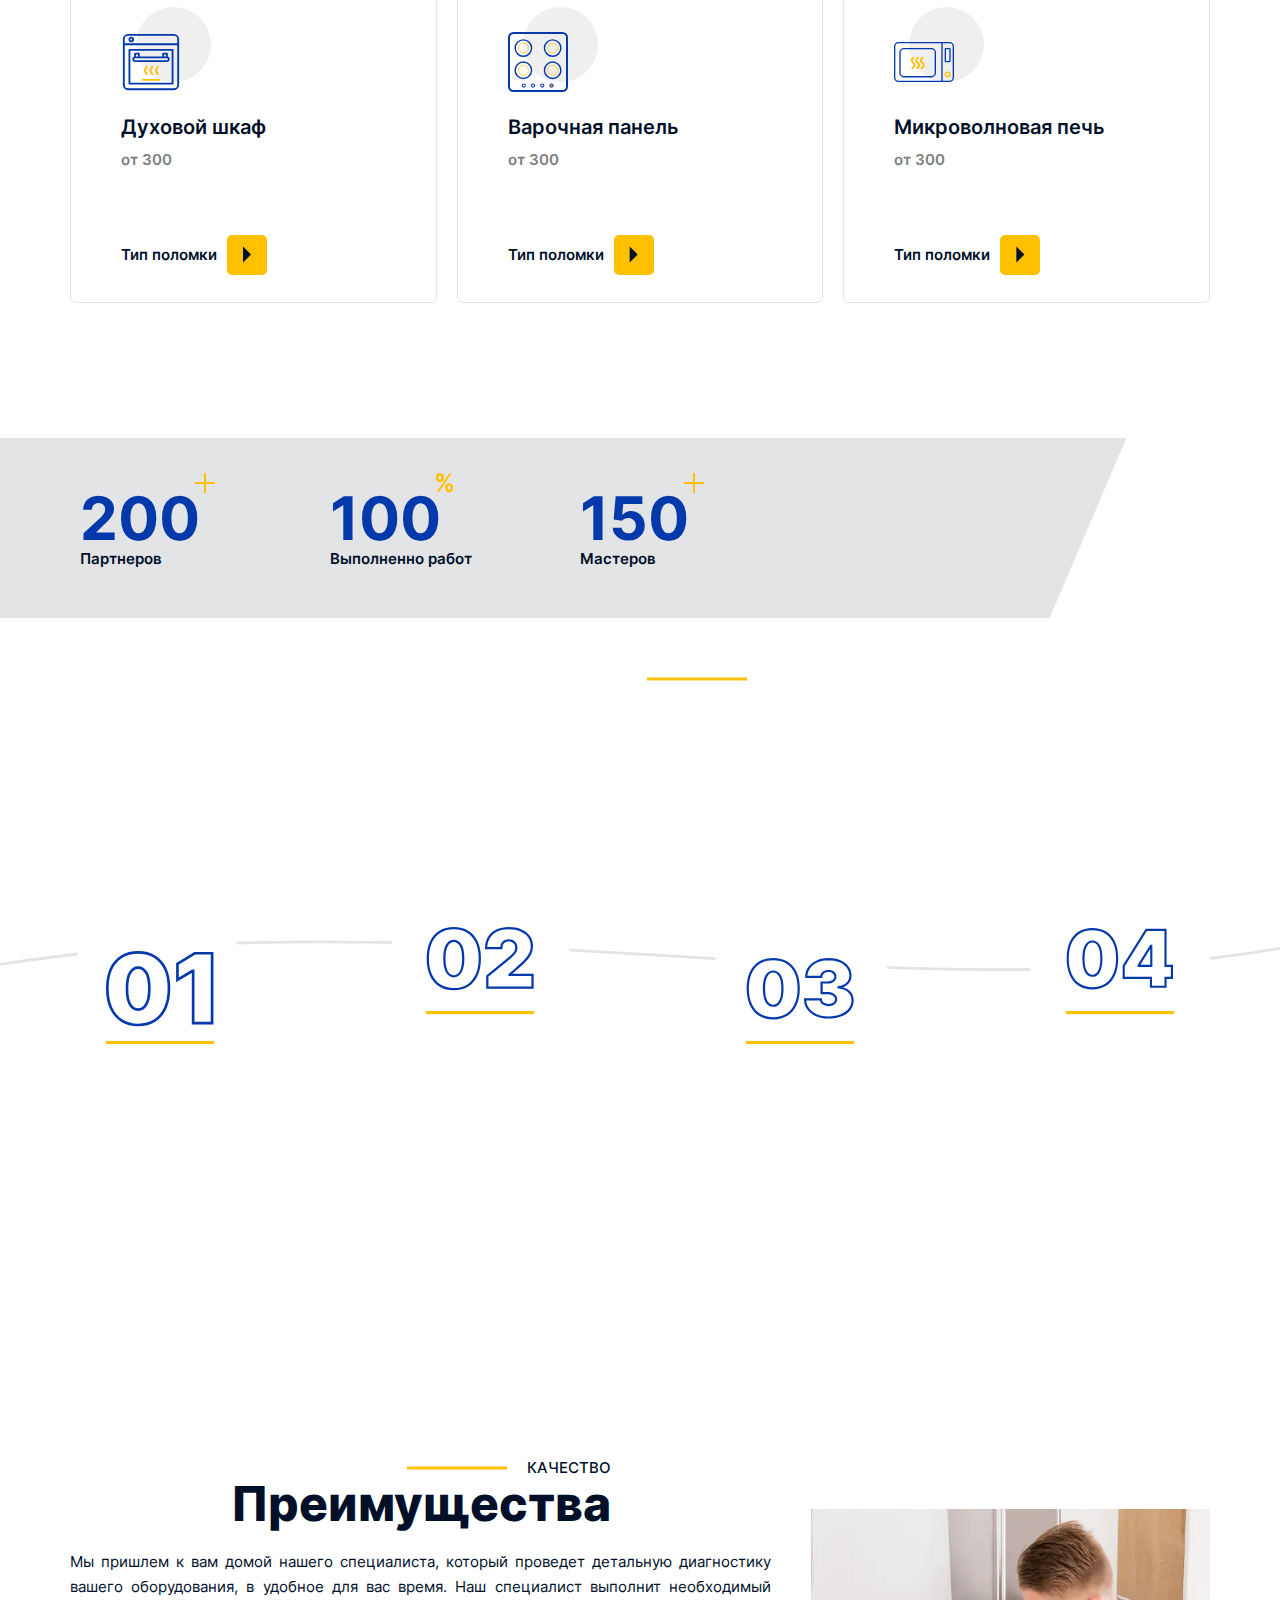
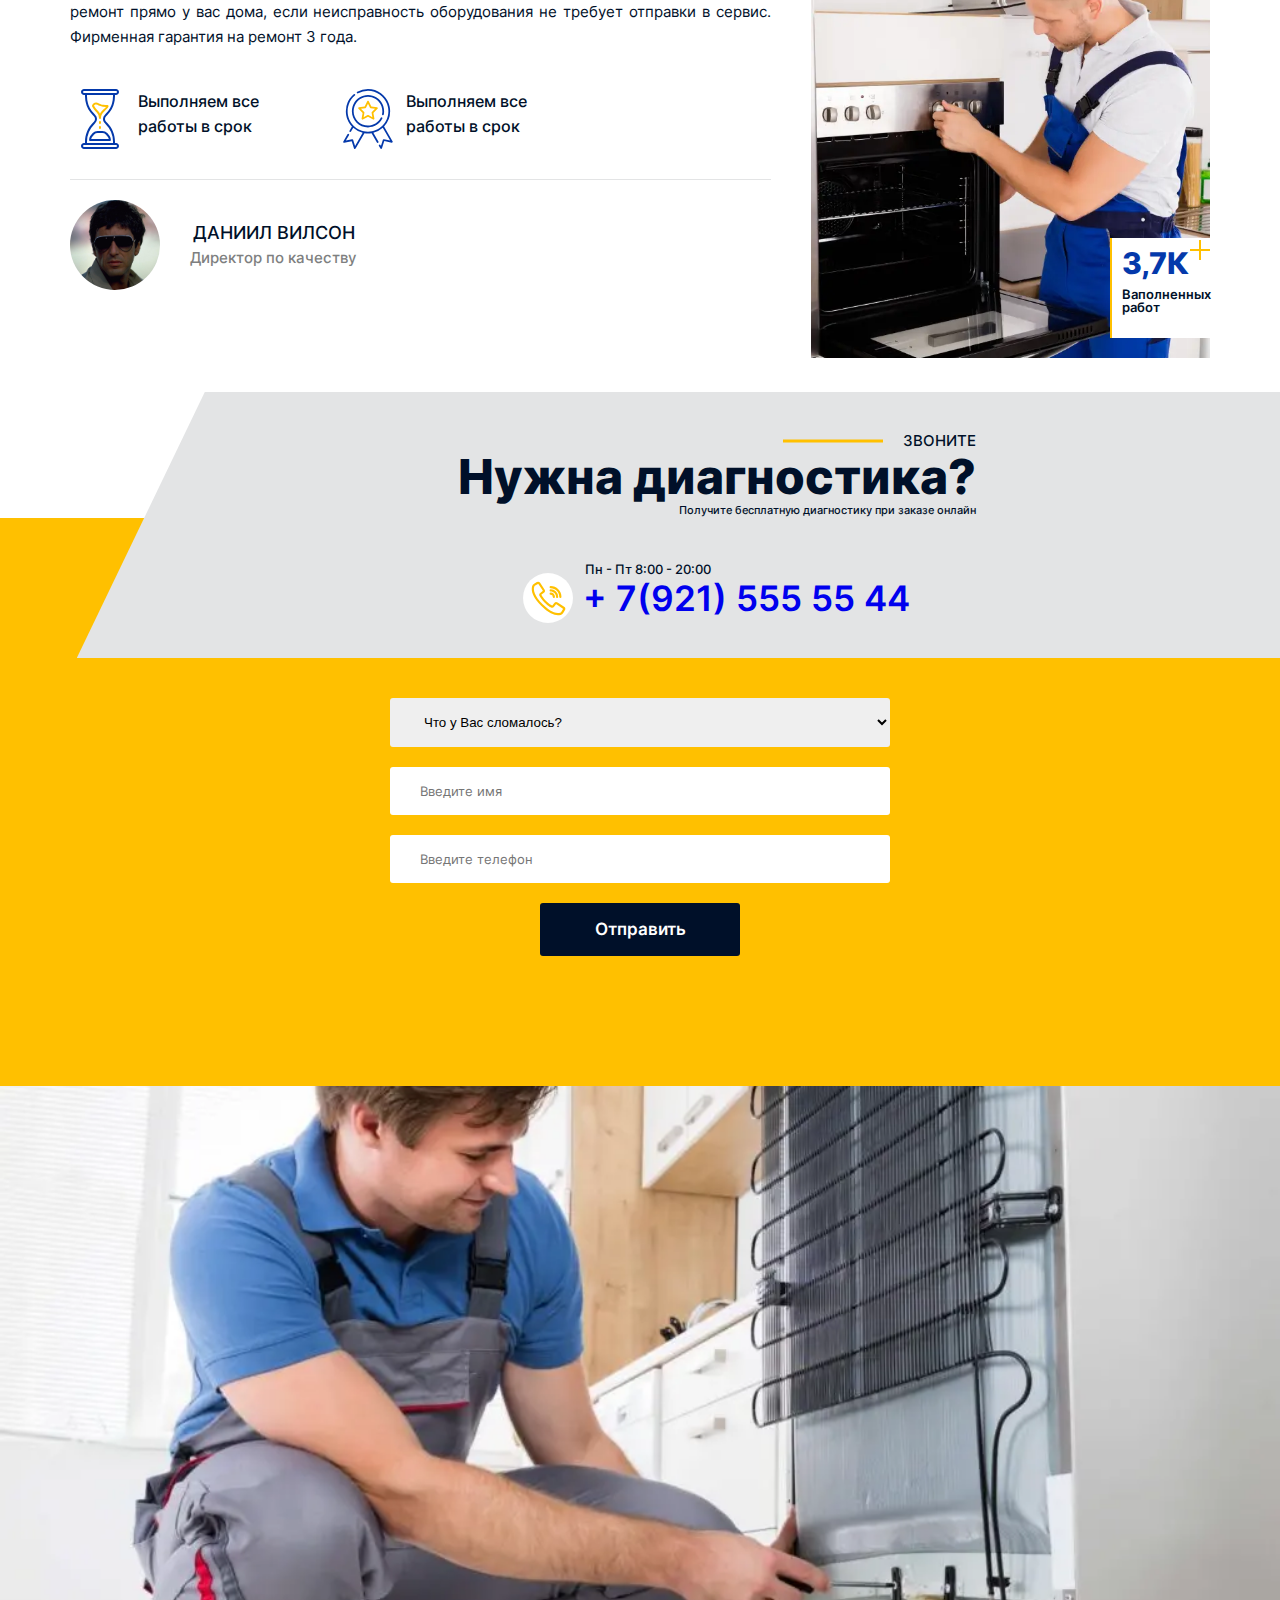
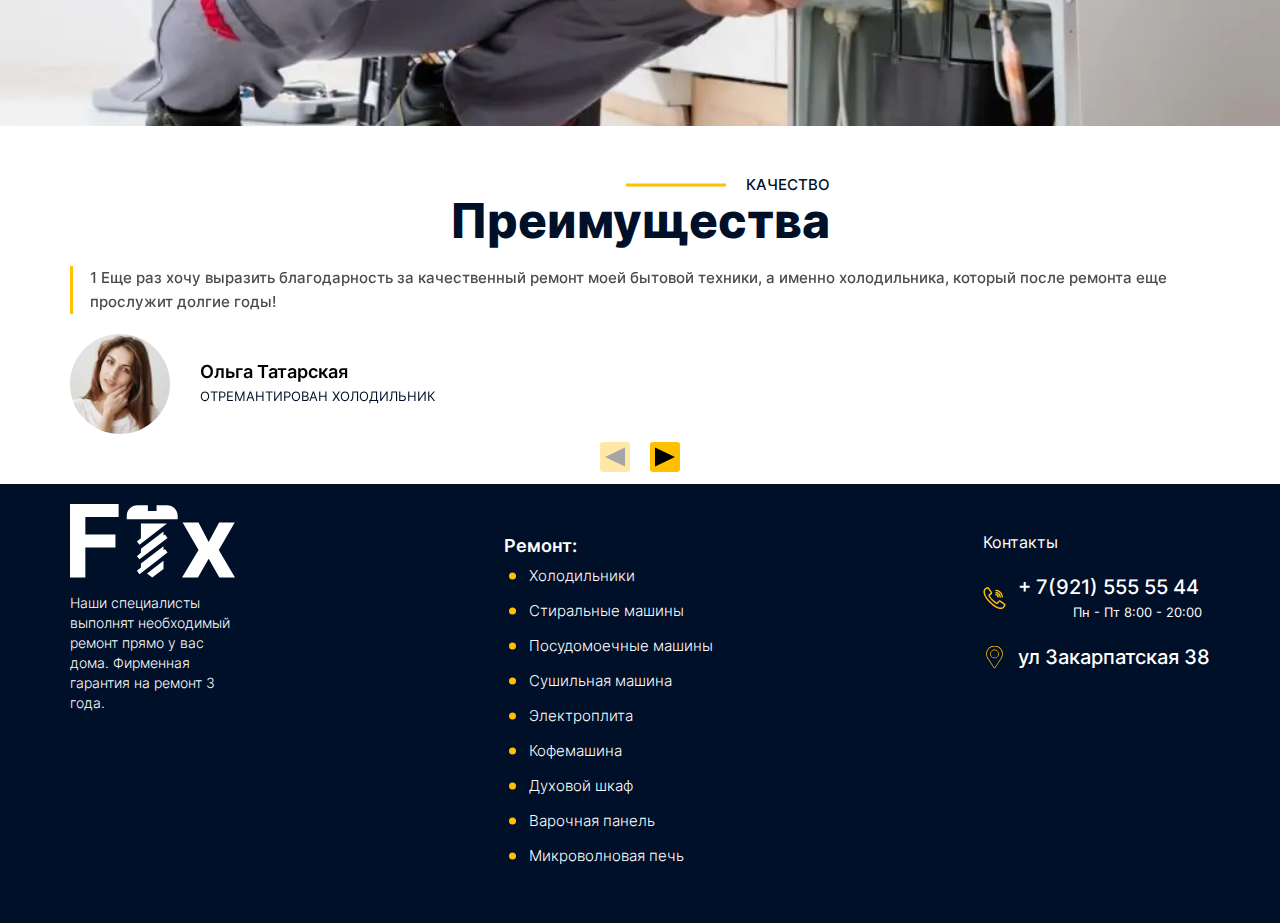
==== commit b75f088e: "Add files via upload" ====
--- a/index.html
+++ b/index.html
@@ -346,6 +346,7 @@
     <script src="js/libs/inputmask.min.js"></script>
     <script src="js/libs/just-validate.min.js"></script>
     <script src="js/libs/swiper-bundle.js"></script>
+    <script src="js/script-main.js"></script>
     <script src="js/script.min.js"></script>
   </body>
 </html>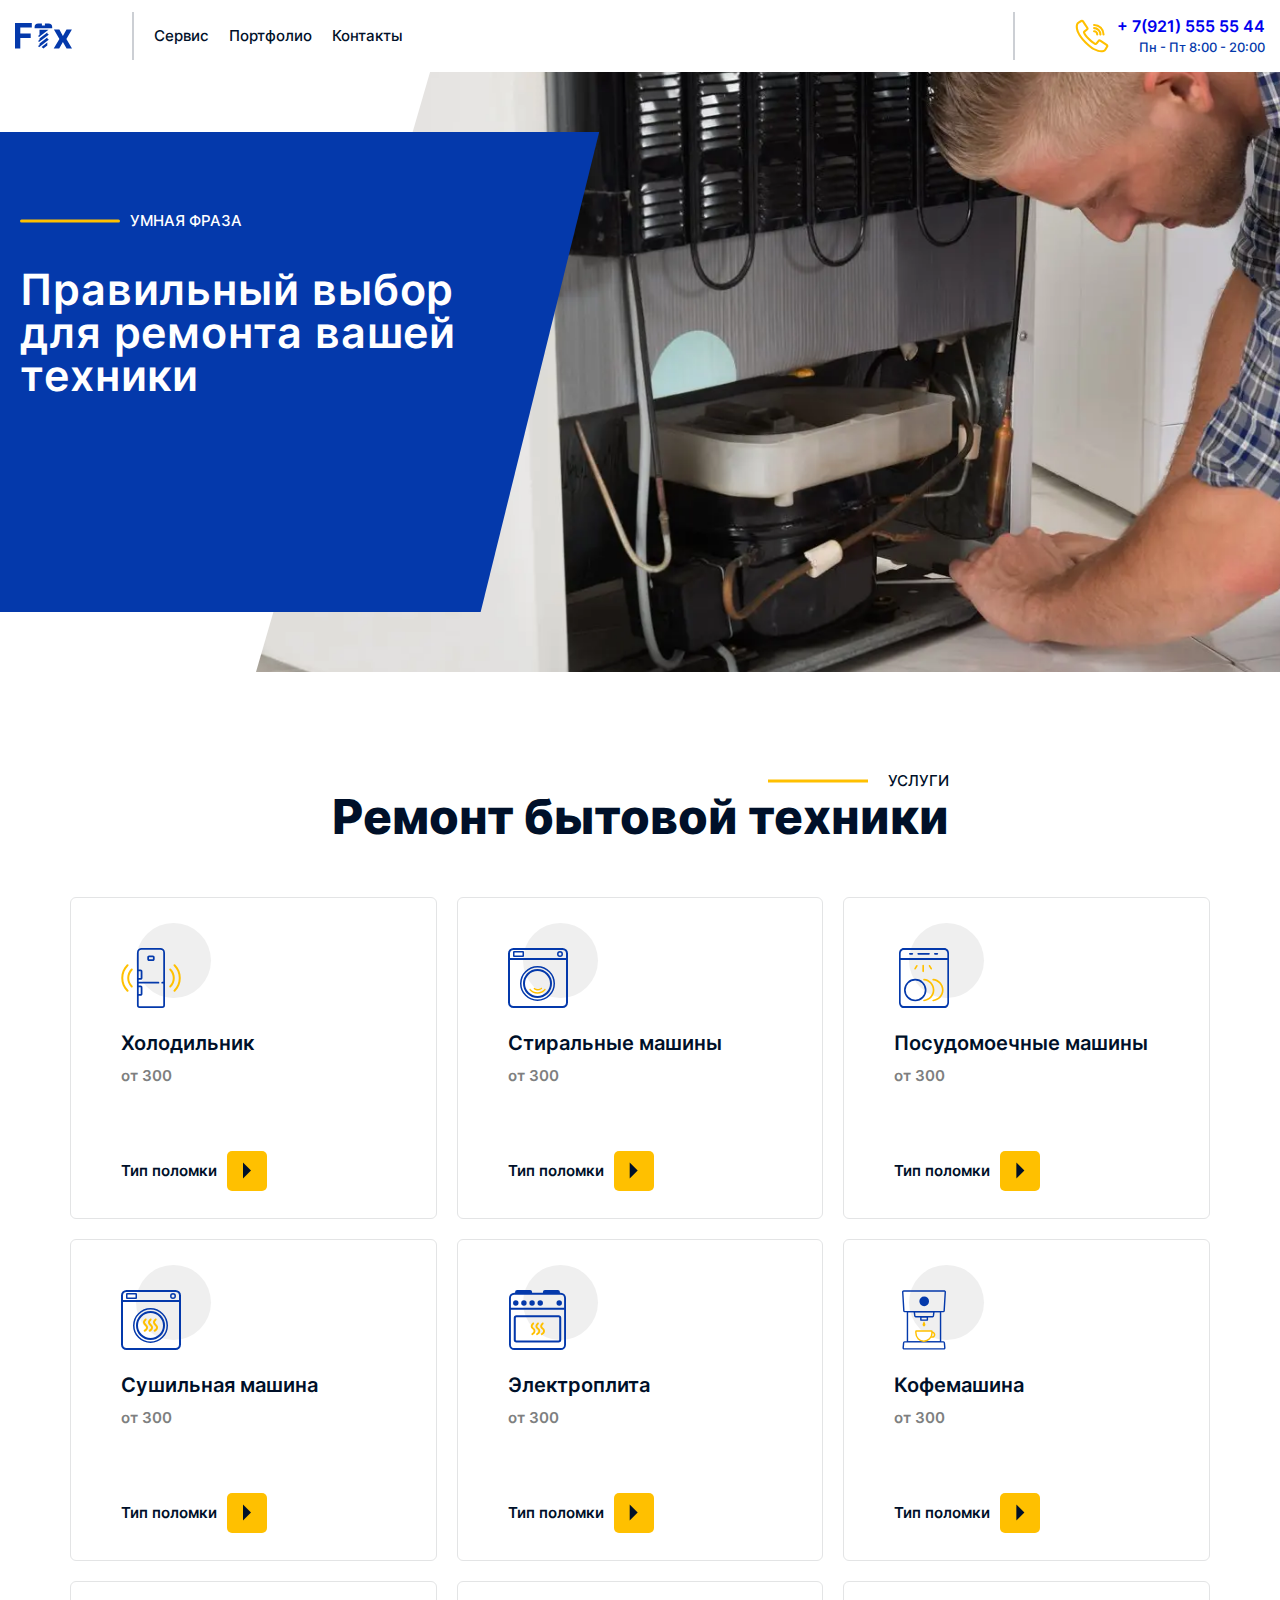
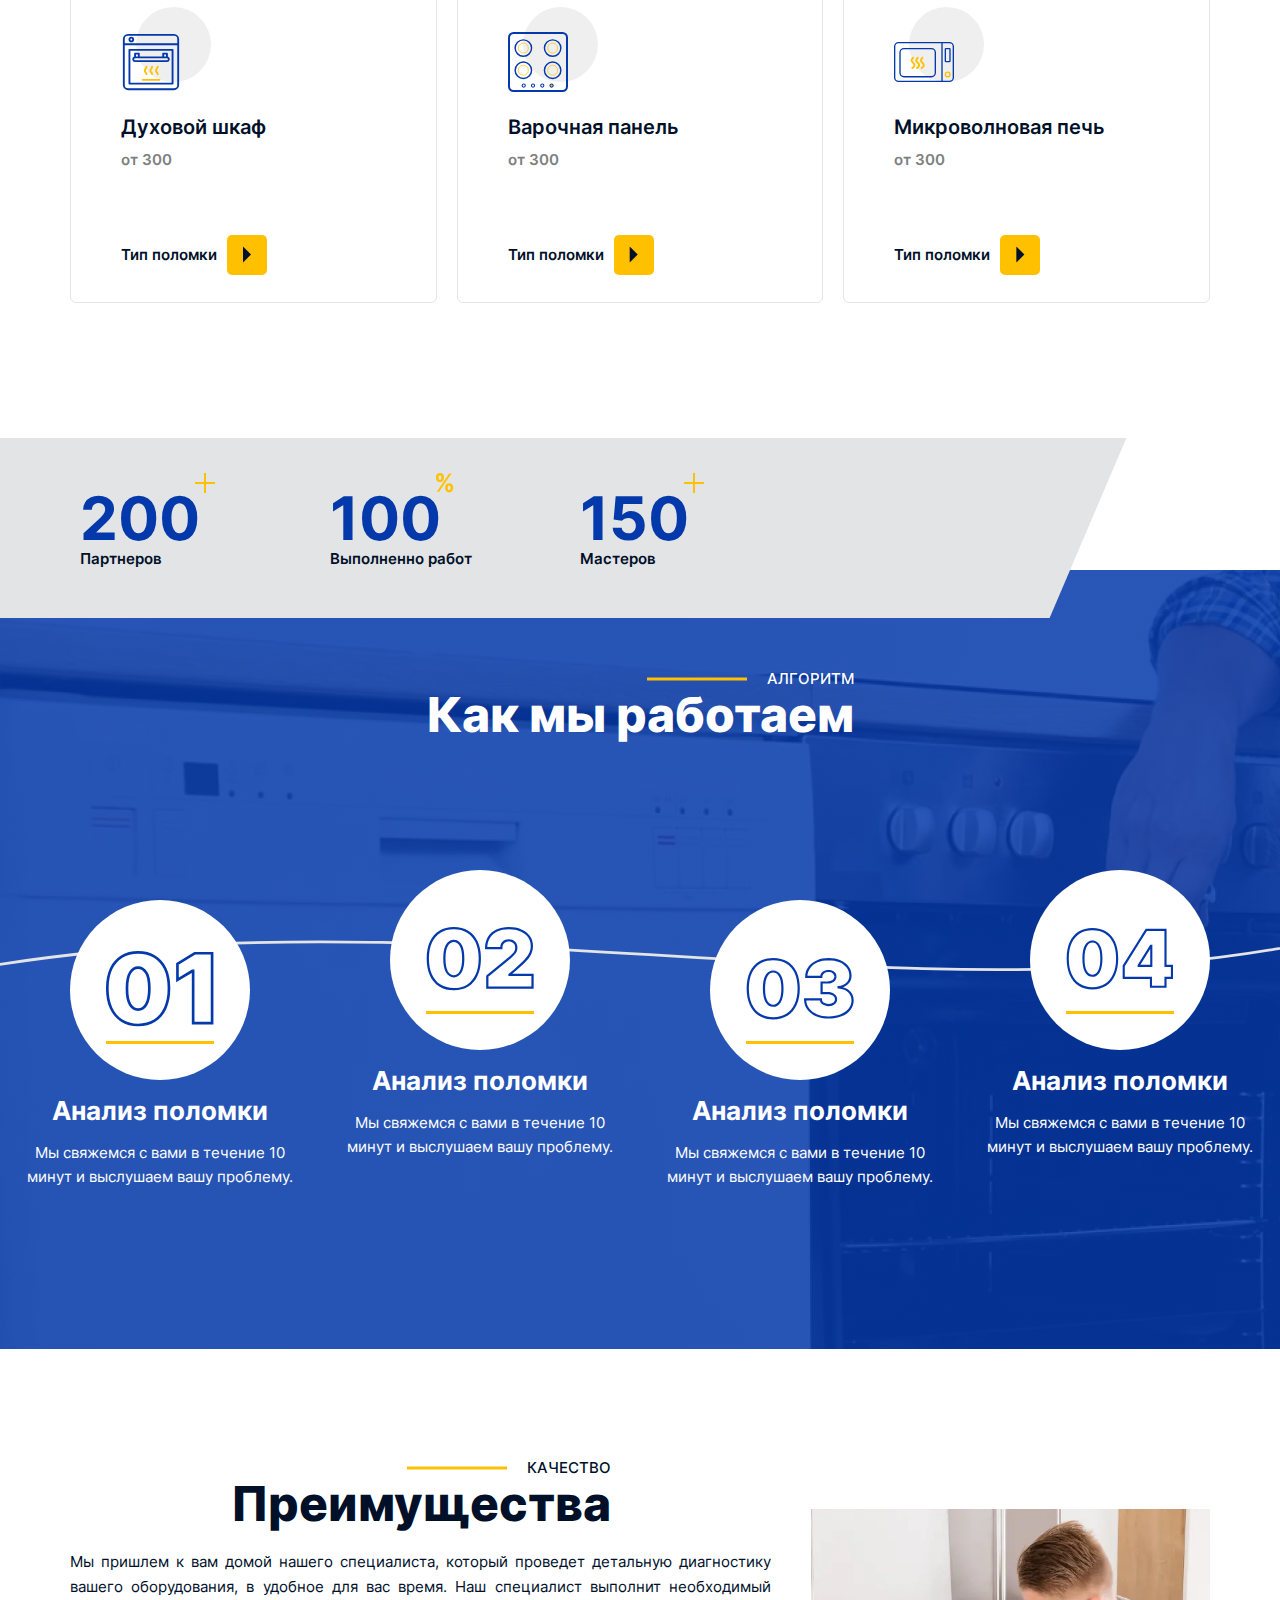
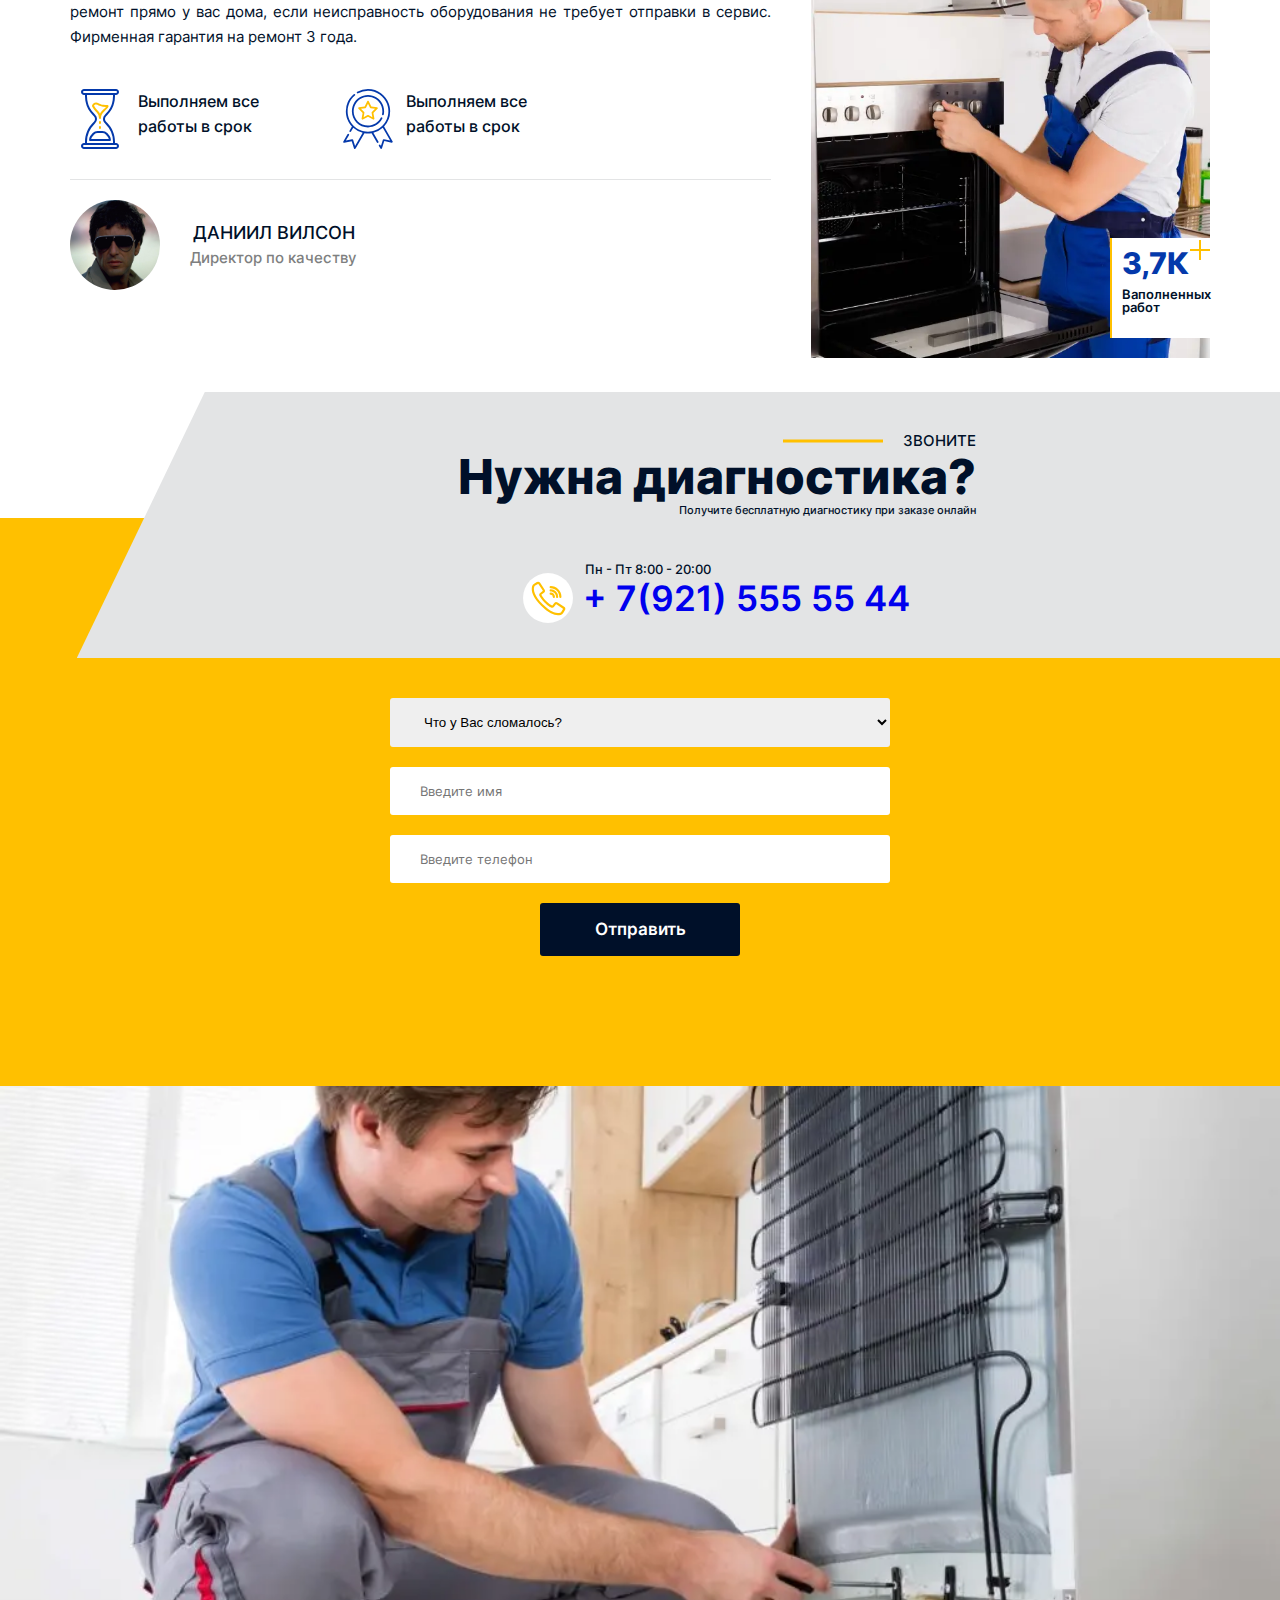
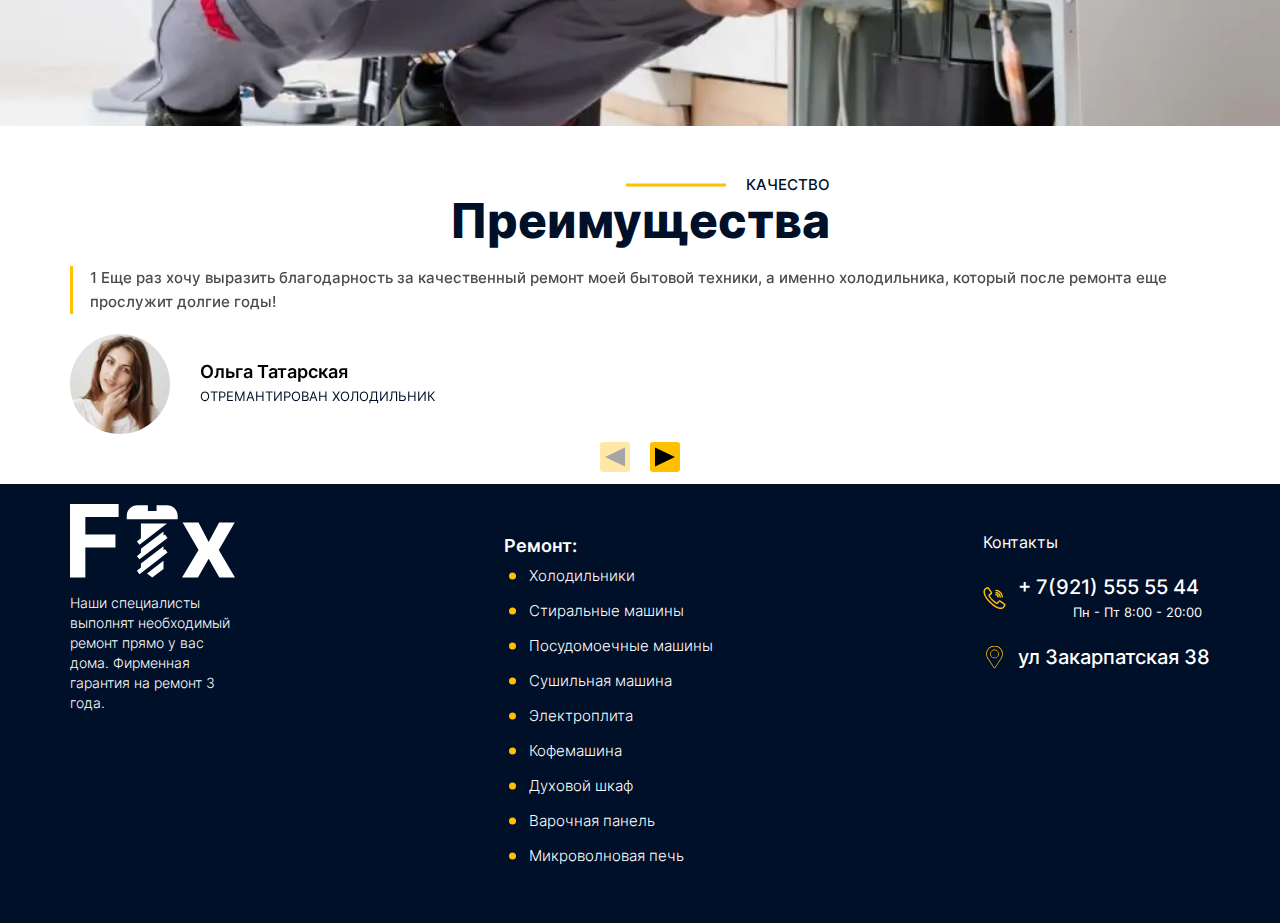
==== commit 2434f480: "Add files via upload" ====
--- a/index.html
+++ b/index.html
@@ -7,6 +7,13 @@
     <meta name="description" content="">
     <meta name="keywords" content="">
     <meta name="format-detection" content="telephone=no">
+    <link rel="apple-touch-icon" sizes="180x180" href="img/favicons/apple-touch-icon.png">
+    <link rel="icon" type="image/png" sizes="32x32" href="img/favicons/favicon-32x32.png">
+    <link rel="icon" type="image/png" sizes="16x16" href="img/favicons/favicon-16x16.png">
+    <link rel="manifest" href="/site.webmanifest">
+    <link rel="mask-icon" href="img/favicons/safari-pinned-tab.svg" color="#5bbad5">
+    <meta name="msapplication-TileColor" content="#da532c">
+    <meta name="theme-color" content="#ffffff">
     <link rel="stylesheet" href="css/libs/swiper-bundle.css">
     <link rel="stylesheet" href="css/style.min.css">
   </head>
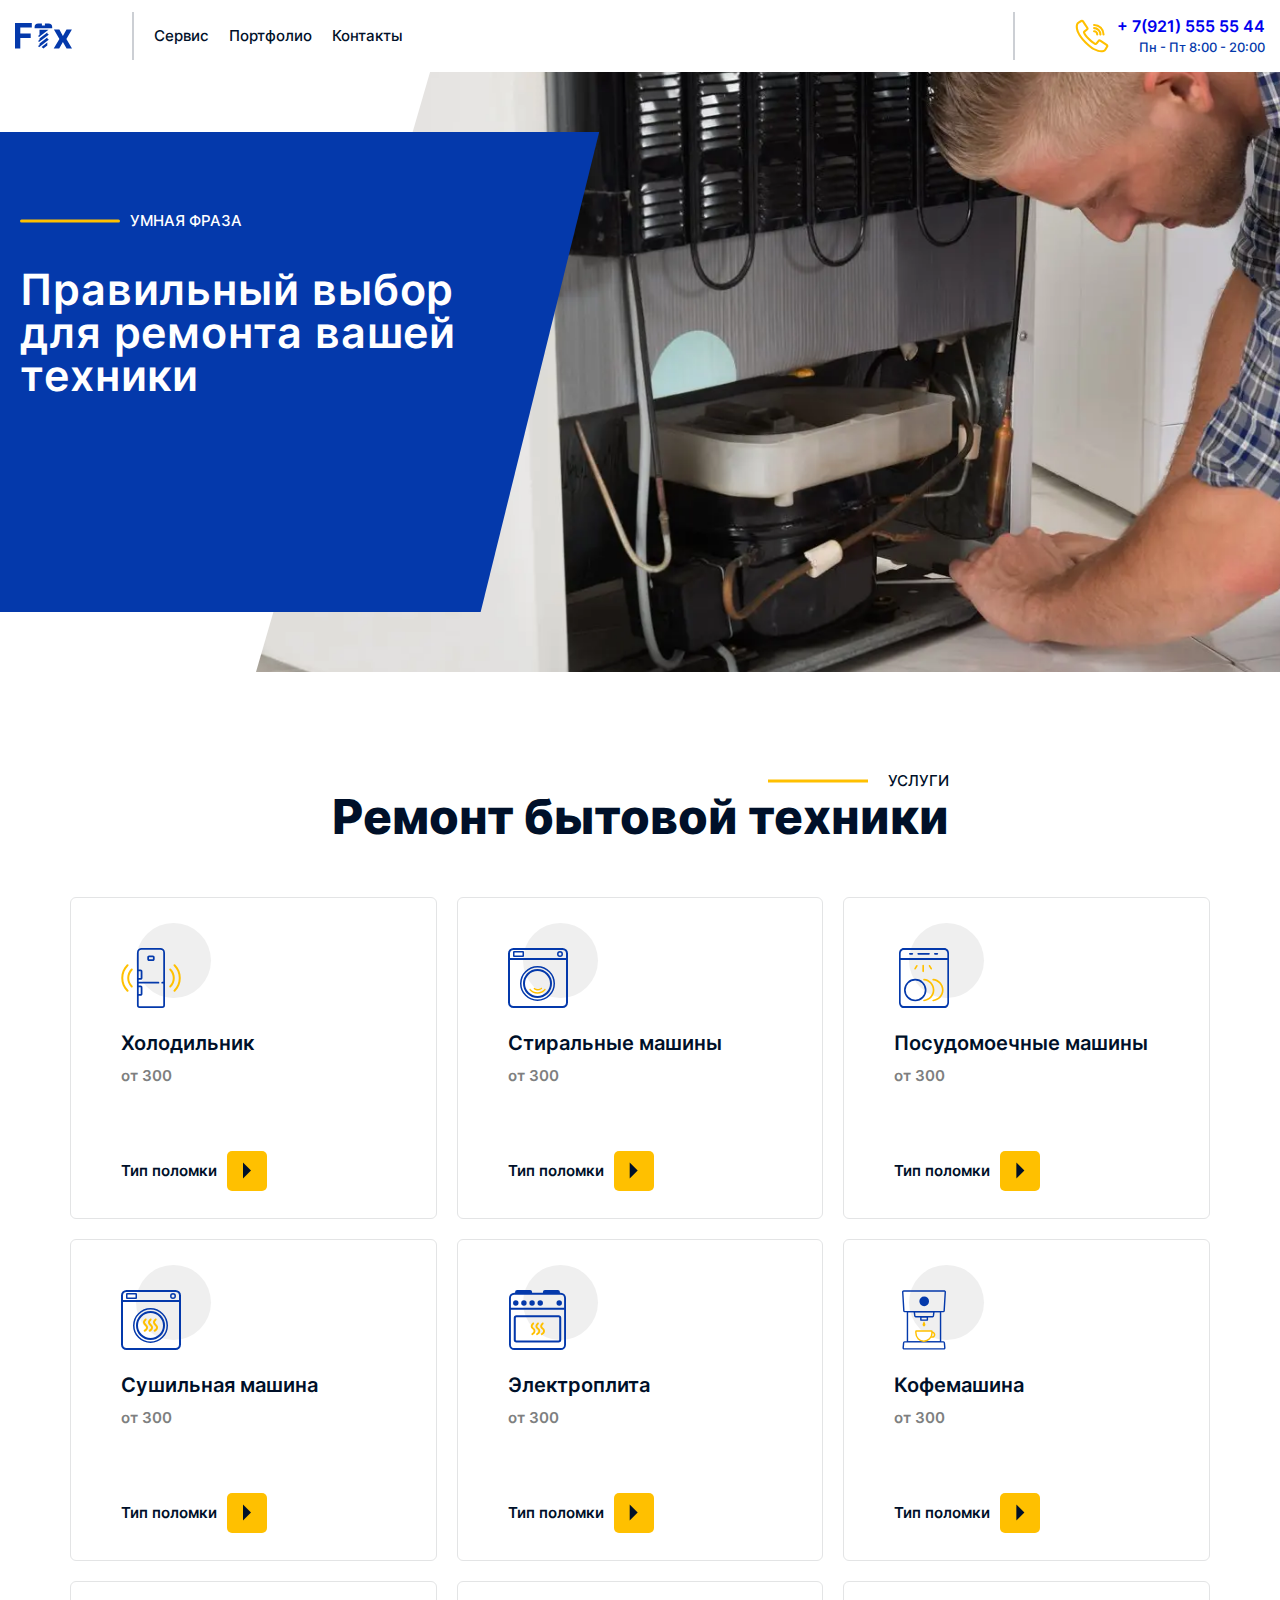
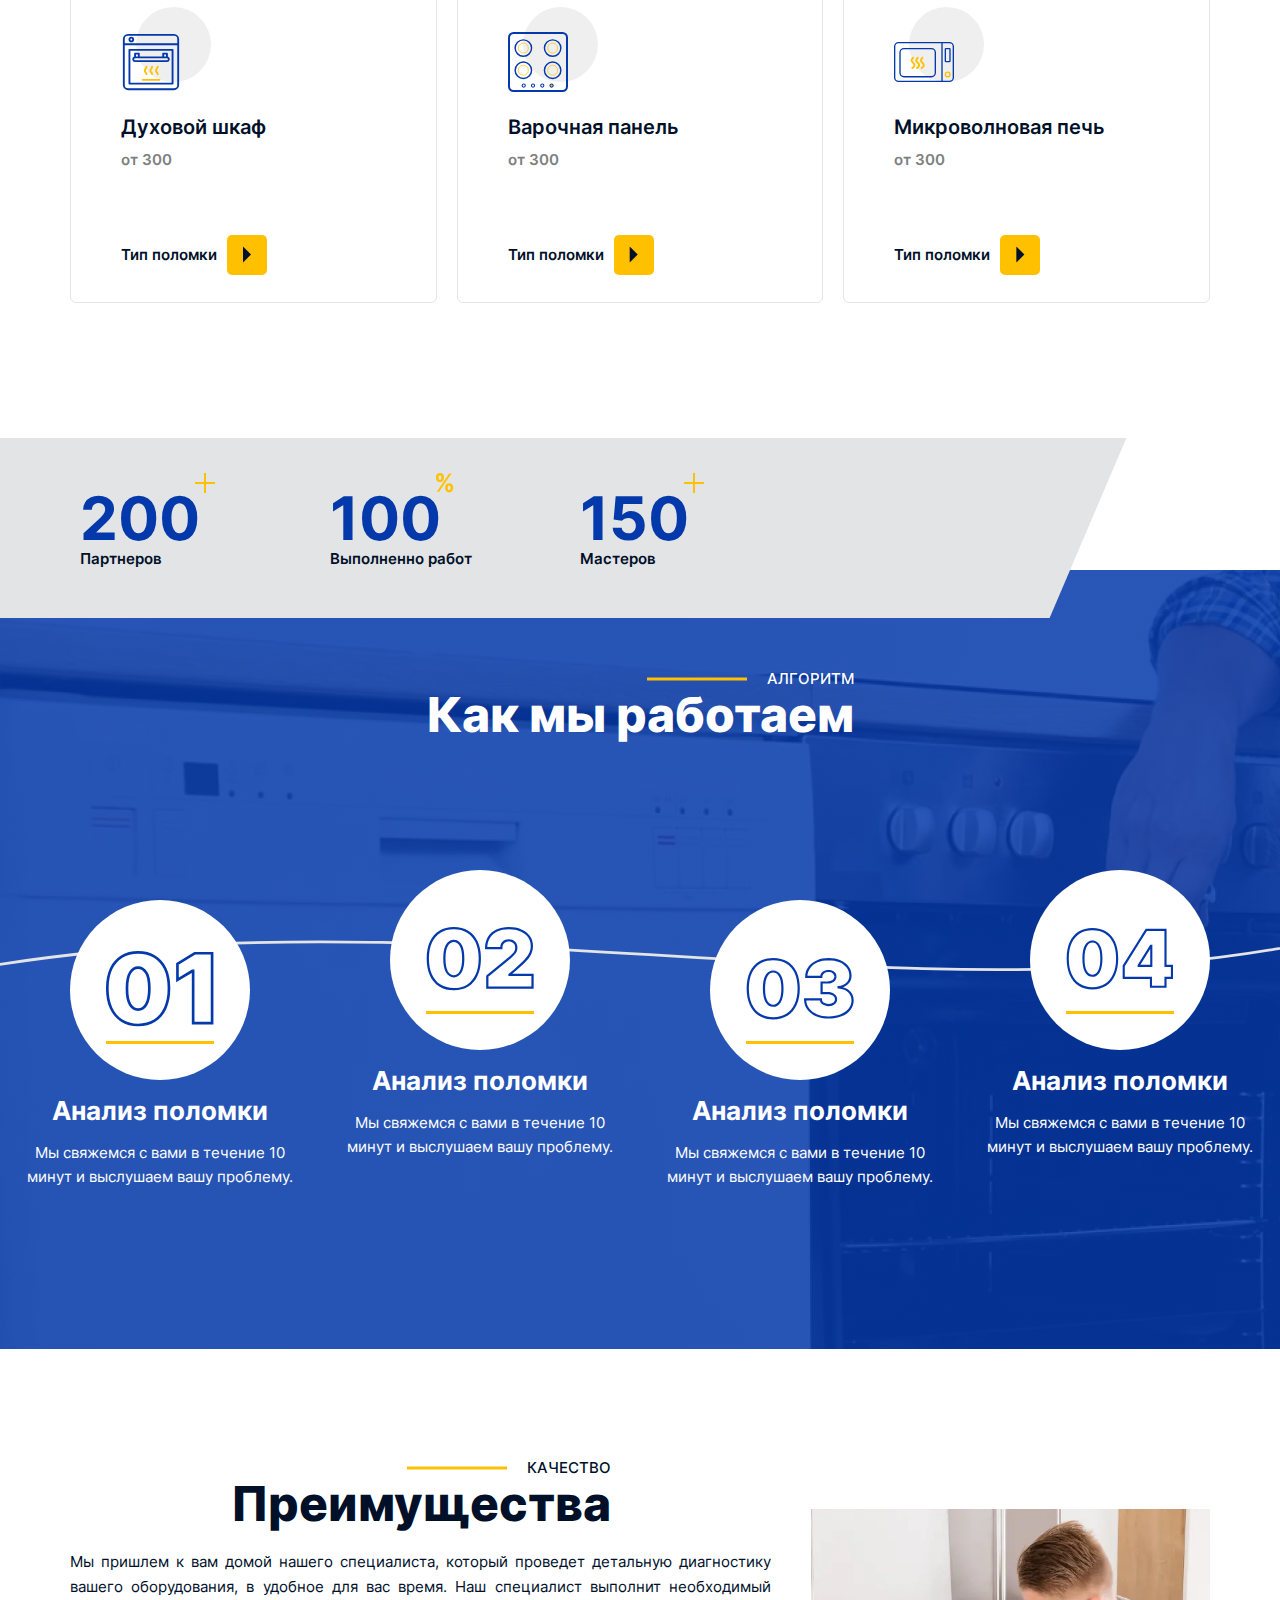
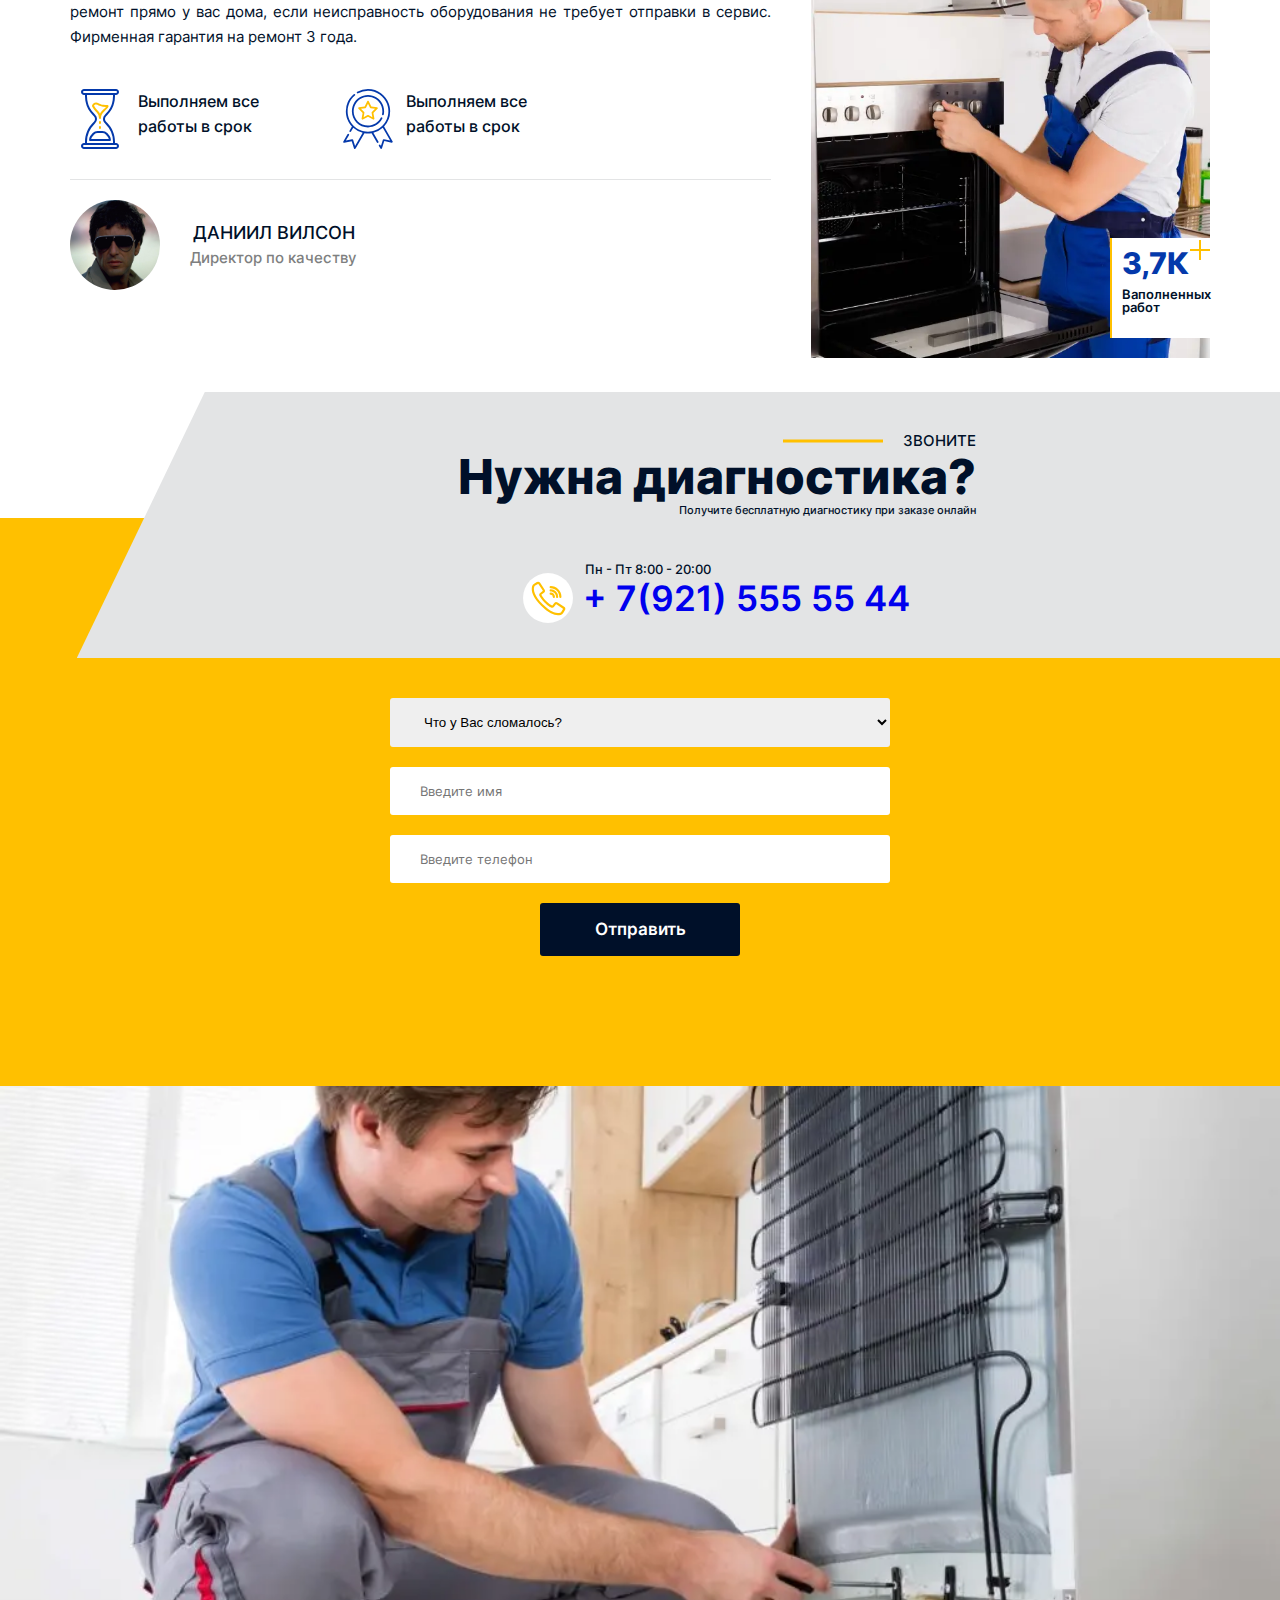
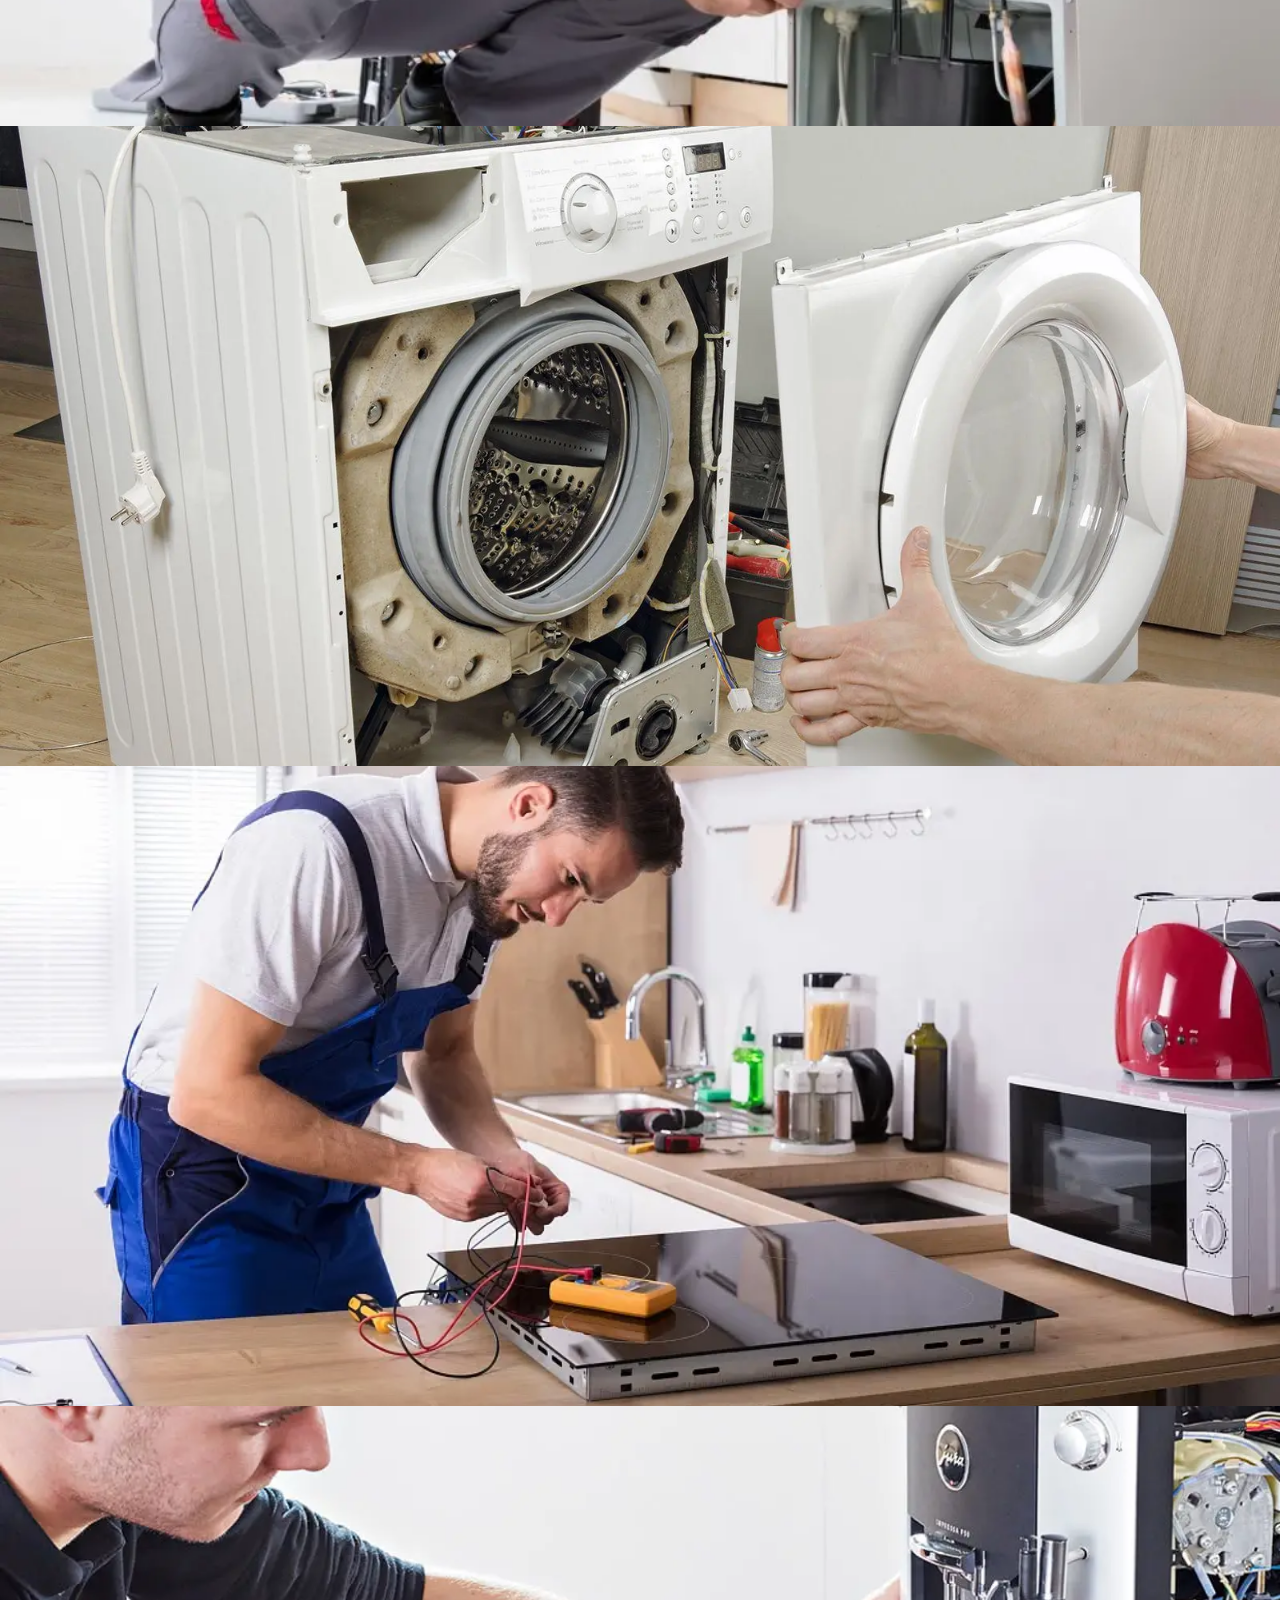
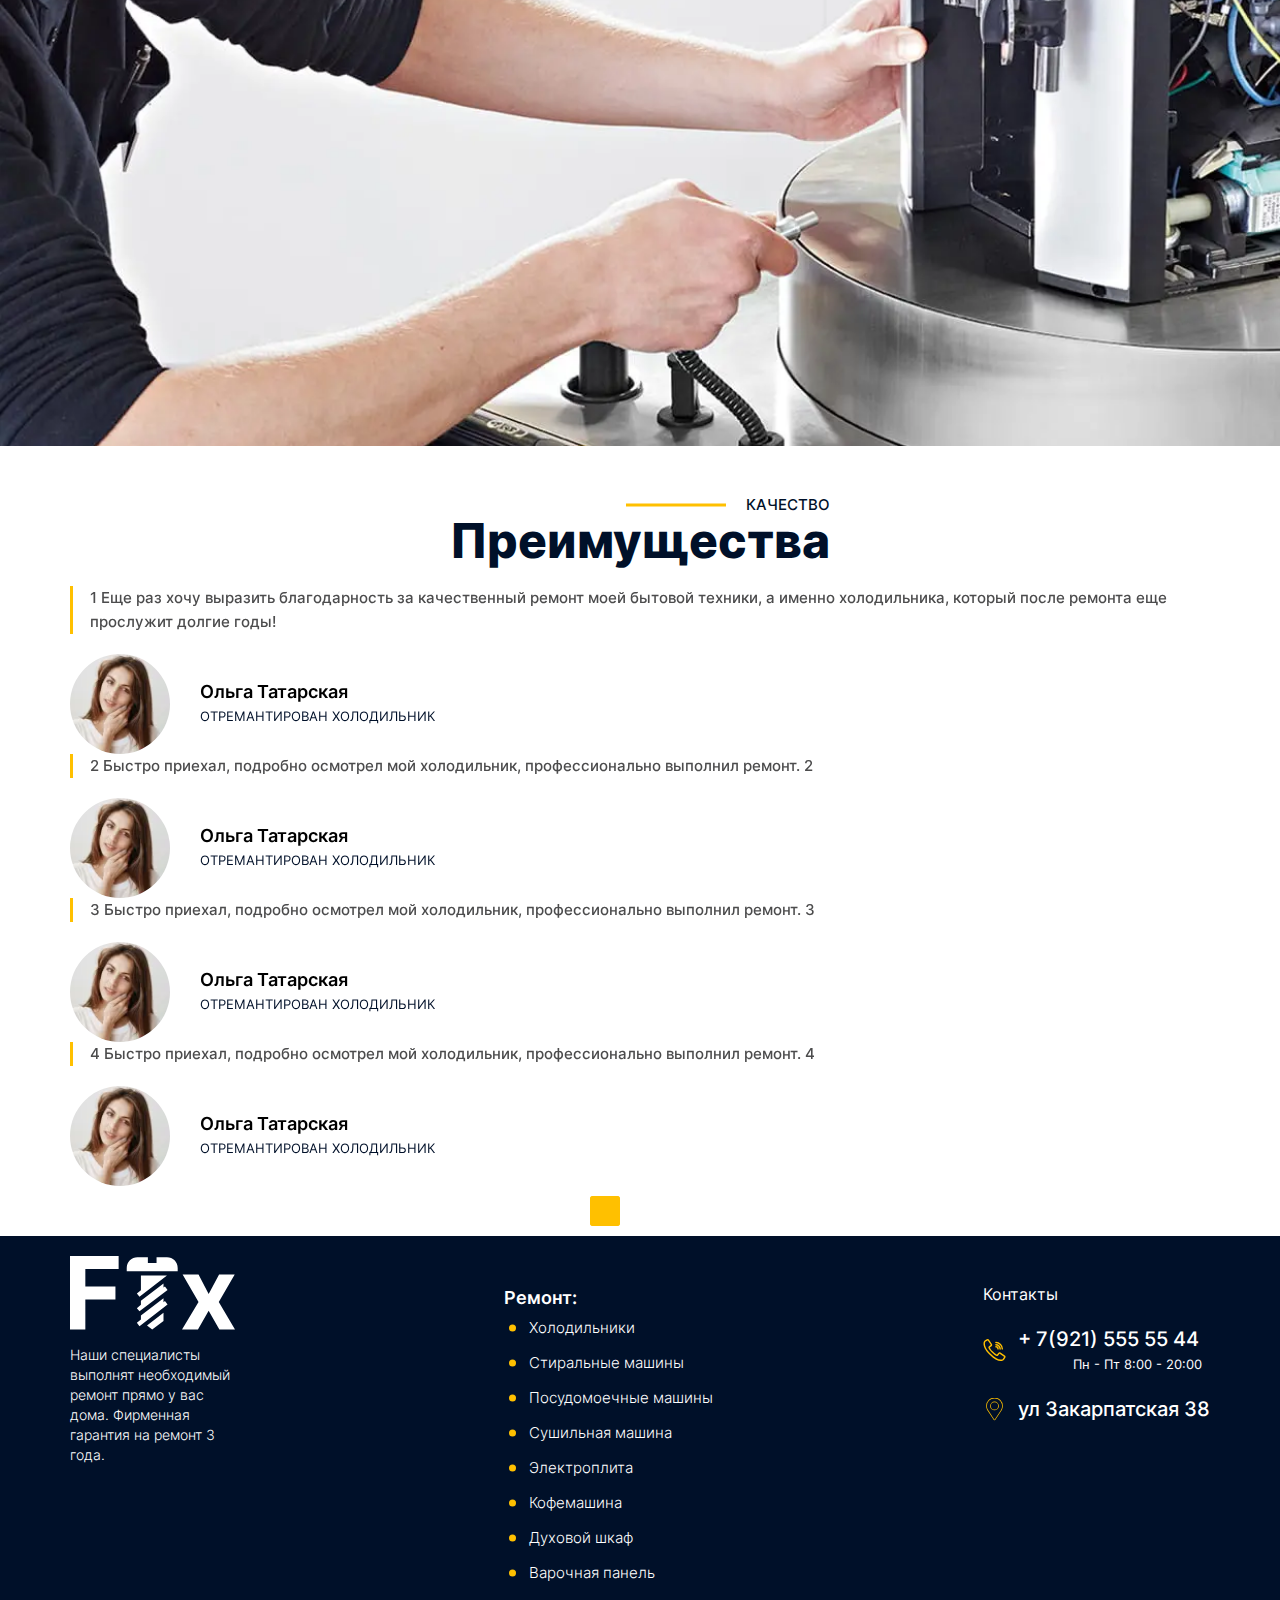
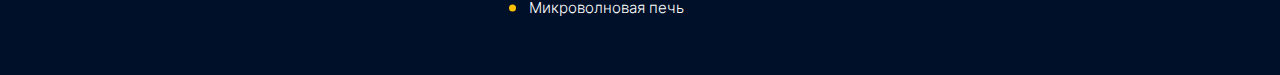
==== commit afccc3c7: "Add files via upload" ====
--- a/index.html
+++ b/index.html
@@ -7,16 +7,13 @@
     <meta name="description" content="">
     <meta name="keywords" content="">
     <meta name="format-detection" content="telephone=no">
-    <link rel="apple-touch-icon" sizes="180x180" href="img/favicons/apple-touch-icon.png">
-    <link rel="icon" type="image/png" sizes="32x32" href="img/favicons/favicon-32x32.png">
-    <link rel="icon" type="image/png" sizes="16x16" href="img/favicons/favicon-16x16.png">
-    <link rel="manifest" href="/site.webmanifest">
-    <link rel="mask-icon" href="img/favicons/safari-pinned-tab.svg" color="#5bbad5">
-    <meta name="msapplication-TileColor" content="#da532c">
-    <meta name="theme-color" content="#ffffff">
-    <link rel="stylesheet" href="css/libs/swiper-bundle.css">
-    <link rel="stylesheet" href="css/style.min.css">
+    <link rel="icon" href="img/favicons/favicon.ico" sizes="any">
+    <link rel="icon" href="img/favicons/icon.svg" type="image/svg+xml">
+    <link rel="apple-touch-icon" href="img/favicons/apple-touch-icon.png">
+    <link rel="manifest" href="manifest.webmanifest">
   </head>
+  <link rel="stylesheet" href="css/libs/swiper-bundle.css">
+  <link rel="stylesheet" href="css/style.min.css">
   <body>
     <div class="wrapper">
       <header class="header">
@@ -352,8 +349,8 @@
     </div>
     <script src="js/libs/inputmask.min.js"></script>
     <script src="js/libs/just-validate.min.js"></script>
-    <script src="js/libs/swiper-bundle.js"></script>
-    <script src="js/script-main.js"></script>
+    <script src="js/libs/swiper-bundle.min.js"></script>
+    <script src="js/script-main.min.js"></script>
     <script src="js/script.min.js"></script>
   </body>
 </html>--- a/css/style.min.css
+++ b/css/style.min.css
@@ -1,2 +1,2 @@
-@font-face{font-family:Inter;font-display:swap;src:url(../fonts/Inter-Extra.woff) format("woff"),url(../fonts/Inter-Extra.woff2) format("woff2");font-weight:800;font-style:normal}@font-face{font-family:Inter;font-display:swap;src:url(../fonts/Inter-Bold.woff) format("woff"),url(../fonts/Inter-Bold.woff2) format("woff2");font-weight:700;font-style:normal}@font-face{font-family:Inter;font-display:swap;src:url(../fonts/Inter-SemiBold.woff) format("woff"),url(../fonts/Inter-SemiBold.woff2) format("woff2");font-weight:600;font-style:normal}@font-face{font-family:Inter;font-display:swap;src:url(../fonts/Inter-Medium.woff) format("woff"),url(../fonts/Inter-Medium.woff2) format("woff2");font-weight:500;font-style:normal}@font-face{font-family:Inter;font-display:swap;src:url(../fonts/Inter-Regular.woff) format("woff"),url(../fonts/Inter-Regular.woff2) format("woff2");font-weight:400;font-style:normal}@font-face{font-family:Inter;font-display:swap;src:url(../fonts/Inter-Light.woff) format("woff"),url(../fonts/Inter-Light.woff2) format("woff2");font-weight:300;font-style:normal}*{padding:0;margin:0;border:0;-webkit-transition:all 0s ease 0s;-o-transition:all 0s ease 0s;transition:all 0s ease 0s}*,:after,:before{-webkit-box-sizing:border-box;box-sizing:border-box}:active,:focus{outline:0}a:active,a:focus{outline:0}aside,footer,header,nav,section{display:block}body,html{height:100%;min-width:320px}body{line-height:1;font-family:inter;-ms-text-size-adjust:100%;-moz-text-size-adjust:100%;-webkit-text-size-adjust:100%}button,input,textarea{font-family:inter}input::-ms-clear{display:none}button{cursor:pointer}button::-moz-focus-inner{padding:0;border:0}a,a:visited{text-decoration:none}a:hover{text-decoration:none}ul li{list-style:none}img{vertical-align:top}h1,h2,h3,h4,h5,h6{font-weight:inherit;font-size:inherit}body{color:#001029;font-size:16px;font-style:normal;font-weight:400}body._lock{overflow:hidden}.wrapper{position:relative;width:100%;min-height:100%;overflow:hidden;display:-webkit-box;display:-ms-flexbox;display:flex;-webkit-box-orient:vertical;-webkit-box-direction:normal;-ms-flex-direction:column;flex-direction:column;-webkit-box-pack:justify;-ms-flex-pack:justify;justify-content:space-between}._container{max-width:1170px;padding:0 15px;margin:0 auto}._container_hd{padding:0 15px;max-width:1920px;margin:0 auto}._container_single{padding:0 15px;max-width:800px;margin:0 auto}h2,h3,h4,h5{font-weight:700;line-height:36px}h2{font-size:32px}h3{font-size:28px}h4,h5{font-size:26px}.title{display:inline-block;position:relative;padding:20px 0;color:#001029;text-align:right}.title__span{padding-left:120px;position:absolute;right:0;top:0;font-weight:500;font-size:15px;line-height:18px;text-transform:uppercase}.title__span::before{position:absolute;content:"";width:100px;height:3px;background-color:#ffc000;left:0;top:50%;-webkit-transform:translateY(-50%);-ms-transform:translateY(-50%);transform:translateY(-50%)}.title__title{font-size:32px;font-weight:800;line-height:42px}.title_wite{color:#fff}.menu__icon{display:none}.menu__body{padding:5px 0}.menu__list>li{position:relative;margin:0 0 0 20px}.menu__link{font-weight:500;font-size:15px;line-height:18px;color:#001029}.menu__link_btn{background:0 0}.menu__link:hover{color:#ffc000}.menu__sub-list{position:absolute;top:100%;left:0;background-color:#f8f8f8;min-width:350px}.menu__sub-list li{margin:0 0 10px 0}.menu__sub-list li:last-child{margin:0}.menu__sub-link{color:#001029;padding:15px 40px 15px 40px;display:block}.menu__sub-link:hover{background-color:#ffc000}.menu__arrow{display:none}body._pc .menu__list>li:hover .menu__sub-list{opacity:1;visibility:visible;-webkit-transform:translate(0,0);-ms-transform:translate(0,0);transform:translate(0,0);pointer-events:all;z-index:99}body._touch .menu__list>li{display:-webkit-box;display:-ms-flexbox;display:flex;-webkit-box-align:center;-ms-flex-align:center;align-items:center}body._touch .menu__link{-webkit-box-flex:1;-ms-flex:1 1 auto;flex:1 1 auto}body._touch .menu__arrow{display:block;width:0;height:0;margin:0 0 0 5px;-webkit-transition:-webkit-transform .3s ease 0s;transition:-webkit-transform .3s ease 0s;-o-transition:transform .3s ease 0s;transition:transform .3s ease 0s;transition:transform .3s ease 0s,-webkit-transform .3s ease 0s;border-left:5px solid transparent;border-right:5px solid transparent;border-top:10px solid #fff}body._touch .menu__list>li._active .menu__sub-list{opacity:1;visibility:visible;-webkit-transform:translate(0,0);-ms-transform:translate(0,0);transform:translate(0,0);pointer-events:all}body._touch .menu__list>li._active .menu__arrow{-webkit-transform:rotate(-180deg);-ms-transform:rotate(-180deg);transform:rotate(-180deg)}.header__wrap{height:72px;display:-webkit-box;display:-ms-flexbox;display:flex;-webkit-box-pack:justify;-ms-flex-pack:justify;justify-content:space-between;-webkit-box-align:center;-ms-flex-align:center;align-items:center}.header__logo{padding-left:15px}.header__menu{-webkit-box-flex:1;-ms-flex:1 1 100%;flex:1 1 100%;margin:0 60px;border-left:solid 2px #cccfd4;border-right:solid 2px #cccfd4}.header__contacts{padding-left:34px;padding-right:15px;-webkit-box-flex:0;-ms-flex:0 0 205px;flex:0 0 205px;text-align:right;font-weight:600;font-size:16px;line-height:19px;color:#0439ab;background-image:url(../img/icons/phone.svg);background-repeat:no-repeat;background-position:left center}.header__contacts span{margin-top:3px;display:block;font-weight:500;font-size:13px;line-height:16px}.intro{padding:80px 0;background-color:#0439ab}.intro__text{background-color:#0439ab;color:#fff}.intro__text span{position:relative;padding-left:110px;font-size:15px;font-weight:500;text-transform:uppercase}.intro__text span::before{content:"";position:absolute;z-index:1;height:3px;width:100px;left:0;top:50%;-webkit-transform:translateY(-50%);-ms-transform:translateY(-50%);transform:translateY(-50%);background-color:#ffc000;border-radius:3px}.intro__text h1{margin-top:40px;font-size:43px;font-weight:600;letter-spacing:.9px}.intro__img{display:none}.services__wrap{padding:100px 0;text-align:center}.services__list{padding:25px 0;display:-webkit-box;display:-ms-flexbox;display:flex;-webkit-box-orient:vertical;-webkit-box-direction:normal;-ms-flex-direction:column;flex-direction:column;text-align:left}.service{border:solid 1px #e3e4e5;border-radius:6px;margin:20px 0;padding:50px 50px 40px 50px;color:#001029;font-size:15px;font-weight:600;-webkit-transition:all .3s ease-in-out;-o-transition:all .3s ease-in-out;transition:all .3s ease-in-out;background-position:1160px;background-repeat:no-repeat;background-size:cover}.service__img{position:relative;margin-bottom:25px;width:60px;height:60px}.service__img img{position:absolute;left:0;top:0;width:100%;height:100%;-o-object-fit:contain;object-fit:contain}.service__img::before{position:absolute;content:"";right:-30px;top:-25px;width:75px;height:75px;border-radius:50%;background-color:#efefef}.service__title{margin-bottom:15px;font-size:20px}.service__price{color:#7e7f80;margin-bottom:80px}.service__link{position:relative;color:#001029}.service__link:after{content:"";position:absolute;right:-50px;top:50%;width:40px;height:40px;-webkit-transform:translateY(-50%);-ms-transform:translateY(-50%);transform:translateY(-50%);background-color:#ffc000;border-radius:5px}.service__link::before{content:"";-webkit-clip-path:polygon(40% 30%,40% 70%,60% 50%);clip-path:polygon(40% 30%,40% 70%,60% 50%);position:absolute;z-index:10;right:-50px;top:50%;width:40px;height:40px;-webkit-transform:translateY(-50%);-ms-transform:translateY(-50%);transform:translateY(-50%);background-color:#001029}.service:hover{background-position:center;background-repeat:no-repeat;background-size:cover;color:#fff}.service:hover .service__link,.service:hover .service__price{-webkit-transition:all .3s ease-in-out;-o-transition:all .3s ease-in-out;transition:all .3s ease-in-out;color:#fff}.work{position:relative}.work::before{position:absolute;z-index:1;content:"";height:150px;width:100%;-webkit-clip-path:polygon(0 0,100% 0,100% 100%,0 100%);clip-path:polygon(0 0,100% 0,100% 100%,0 100%);left:0;top:0;background-color:#e3e4e5}.work__number{padding:40px 0;z-index:5;position:relative}.number{display:-webkit-box;display:-ms-flexbox;display:flex;-webkit-box-pack:justify;-ms-flex-pack:justify;justify-content:space-between}.number__item{-webkit-box-flex:1;-ms-flex:1 0 140px;flex:1 0 140px;padding:10px}.number__value{display:inline-block;position:relative;font-weight:700;font-size:30px;color:#0439ab}.number__value_plus::after{position:absolute;content:"";width:20px;height:20px;right:-15px;top:-15px;background-image:url(../img/icons/plus.svg);background-size:contain;background-repeat:no-repeat}.number__value_precent::after{position:absolute;z-index:10;content:"";width:20px;height:20px;right:-15px;top:-15px;background-image:url(../img/icons/precent.svg);background-size:contain;background-repeat:no-repeat}.number__descr{font-weight:600;font-size:15px;line-height:22px}._no-webp .work-stage{background:-webkit-gradient(linear,left top,left bottom,from(rgba(4,57,171,.85))),url(../img/bg-work.png)}._no-webp .work-stage{background:-o-linear-gradient(rgba(4,57,171,.85)),url(../img/bg-work.png)}._no-webp .work-stage{background:linear-gradient(rgba(4,57,171,.85)),url(../img/bg-work.png)}.work-stage{margin-top:-50px;padding:100px 0;background-position:center}.work-stage__wrap{text-align:center}.work-stage__list{margin-top:50px;display:-webkit-box;display:-ms-flexbox;display:flex;-ms-flex-wrap:wrap;flex-wrap:wrap}.work-stage__item{-webkit-box-flex:1;-ms-flex:1 1 100%;flex:1 1 100%;color:#fff;margin:40px auto;padding:20px;-webkit-box-align:center;-ms-flex-align:center;align-items:center;z-index:3}.work-stage__img{position:relative;margin:0 auto;width:180px;height:180px;border-radius:50%;background-color:#fff}.work-stage__img img{position:absolute;width:60%;height:60%;left:50%;top:50%;-webkit-transform:translate(-50%,-50%);-ms-transform:translate(-50%,-50%);transform:translate(-50%,-50%);border-bottom:solid 3px #ffc000;-o-object-fit:contain;object-fit:contain}.work-stage__title{font-weight:700;font-size:26px;line-height:31px;margin:15px 0}.work-stage__descr{font-weight:400;font-size:15px;line-height:24px}.advantages{padding:110px 0}.advantages__wrap{display:-webkit-box;display:-ms-flexbox;display:flex;-webkit-box-orient:vertical;-webkit-box-direction:normal;-ms-flex-direction:column;flex-direction:column}.advantages__descr{text-align:center}.advantages__paragraph{font-size:15px;line-height:25px;text-align:justify;padding-bottom:30px}.advantages__items{text-align:left}.advantages__img-wrap{position:relative}.advantages__img{margin-top:50px;position:relative;width:100%;padding-bottom:100%;overflow:hidden}.advantages__img img{position:absolute;width:100%;height:auto;top:0;left:0}.advantages__number{color:#0439ab;padding:10px;position:absolute;width:100px;height:100px;bottom:-30px;right:0;background-color:#fff;border-left:solid 2px #ffc000;font-size:30px;font-weight:800;text-transform:uppercase;display:block}.advantages__number span{margin-top:10px;display:block;font-size:13px;font-weight:600;color:#001029;text-transform:none}.advantages__number::after{position:absolute;content:"";width:20px;height:20px;right:0;top:2px;background-image:url(../img/icons/plus.svg);background-size:contain;background-repeat:no-repeat}.advantag{display:-webkit-box;display:-ms-flexbox;display:flex;-ms-flex-wrap:wrap;flex-wrap:wrap;margin:0 -10px;margin-bottom:20px}.advantag__item{padding:10px;display:-webkit-box;display:-ms-flexbox;display:flex}.advantag__icon{position:relative;-webkit-box-flex:0;-ms-flex:0 0 60px;flex:0 0 60px;width:60px;height:60px}.advantag__icon img{position:absolute;width:100%;height:100%;left:0;top:0}.advantag__title{-webkit-box-flex:0;-ms-flex:0 1 180px;flex:0 1 180px;margin-left:8px;font-weight:500;font-size:16px;line-height:25px}.director{border-top:solid 1px #e3e4e5;padding-top:20px;display:-webkit-box;display:-ms-flexbox;display:flex;-webkit-box-align:center;-ms-flex-align:center;align-items:center}.director__img{position:relative;width:90px;height:90px;border-radius:50%;overflow:hidden}.director__img img{position:absolute;left:0;top:0;width:100%;height:100%;-o-object-fit:cover;object-fit:cover}.director__data{margin-left:30px;display:block;font-weight:500;font-size:18px;line-height:25px;text-transform:uppercase}.director__data span{display:block;font-size:15px;line-height:25px;color:#7e7f80;text-transform:none}.feedback{position:relative;background-color:#0439ab}.feedback__wrap{background-color:#e3e4e5;padding:40px 0}.feedback__contacts{display:-webkit-box;display:-ms-flexbox;display:flex;-webkit-box-orient:vertical;-webkit-box-direction:normal;-ms-flex-direction:column;flex-direction:column;-webkit-box-align:center;-ms-flex-align:center;align-items:center}.feedback__form{background-color:#ffc000;padding:50px 0}.title__descr{font-weight:500;font-size:11px;line-height:16px}.contacts-form__link{position:relative;font-weight:600;font-size:20px;line-height:25px;padding-left:60px;margin-top:40px}.contacts-form__link::before{position:absolute;content:"";width:40px;height:40px;left:0;top:50%;-webkit-transform:translateY(-50%);-ms-transform:translateY(-50%);transform:translateY(-50%);background-image:url(../img/icons/phone.svg);background-repeat:no-repeat;background-position:center;background-size:40%;background-color:#fff;border-radius:50%}.contacts-form__mode{position:absolute;left:62px;top:-15px;font-weight:500;font-size:13px;line-height:13px;color:#001029}.form{display:-webkit-box;display:-ms-flexbox;display:flex;-webkit-box-orient:vertical;-webkit-box-direction:normal;-ms-flex-direction:column;flex-direction:column;padding:80px 20px}.form__select{margin:0 auto 20px;padding:16px 30px 16px 30px;border-radius:3px;max-width:500px;width:100%}.form__label{margin:auto;margin-bottom:20px;max-width:500px;width:100%}.form__input{width:100%;padding:16px 30px 16px 30px;border-radius:3px}.form__button{margin:auto;border-radius:3px;padding:16px 30px 16px 30px;max-width:200px;width:100%;background-color:#001029;color:#fff;-webkit-transition:background-color .3s ease-in-out;-o-transition:background-color .3s ease-in-out;transition:background-color .3s ease-in-out;font-weight:600;font-size:17px;line-height:21px}.form__button:hover{background-color:#0439ab}.img-slider__item{position:relative;width:100%;padding-bottom:50%;overflow:hidden}.img-slider__item img{position:absolute;left:0;right:0;width:100%;height:100%;-o-object-fit:cover;object-fit:cover}.text-slider{position:relative;margin-top:50px;overflow:hidden;padding-bottom:50px}.text-slider__wrap{text-align:center}.text-slider__item{text-align:left}.text-slider__reviews{position:relative;font-weight:500;font-size:15px;line-height:24px;color:#4c4c4d;padding-left:20px;margin-bottom:20px}.text-slider__reviews::before{position:absolute;content:"";left:0;top:0;width:3px;height:100%;background-color:#ffc000}.text-slider__person{display:-webkit-box;display:-ms-flexbox;display:flex;-webkit-box-align:center;-ms-flex-align:center;align-items:center}.text-slider__img{position:relative;width:100px;height:100px;border-radius:50%;overflow:hidden}.text-slider__img img{position:absolute;left:0;top:0;width:100%;height:100%;-o-object-fit:cover;object-fit:cover}.text-slider__client{margin-left:30px;font-weight:600;font-size:18px;line-height:24px;color:#000}.text-slider__client span{display:block;font-weight:400;font-size:13px;line-height:24px;text-transform:uppercase;color:#001029}.slider-buttons{width:100px;height:40px;position:absolute;z-index:5;left:50%;bottom:0;-webkit-transform:translateX(-50%);-ms-transform:translateX(-50%);transform:translateX(-50%)}.swiper-button-next,.swiper-button-prev{position:absolute;width:30px;height:30px;border-radius:3px;background-color:#ffc000}.swiper-button-next::after,.swiper-button-prev::after{content:"";width:100%;height:100%;background-repeat:no-repeat;background-position:center;background-size:20px 20px}.swiper-button-prev::after{background-image:url(../img/icons/arow-l.svg)}.swiper-button-next::after{background-image:url(../img/icons/arow-r.svg)}.footer{background-color:#001029;padding:20px 0}.footer__logo-img{position:relative;width:165px;height:74px}.footer__logo-img img{position:absolute;left:0;top:0;width:100%;height:100%;-o-object-fit:contain;object-fit:contain}.footer__descr{max-width:480px;margin-top:15px;color:#fff;font-weight:300;font-size:14px;line-height:20px}.footer__menu{margin:30px 0;font-weight:600;font-size:18px;line-height:24px;color:#fff}.footer__item{padding:5px}.footer__link{position:relative;padding-left:20px;font-weight:300;font-size:15px;line-height:24px;color:#fff;-webkit-transition:all .3s ease-in-out;-o-transition:all .3s ease-in-out;transition:all .3s ease-in-out}.footer__link::before{position:absolute;content:"";left:0;top:50%;-webkit-transform:translateY(-50%);-ms-transform:translateY(-50%);transform:translateY(-50%);width:7px;height:7px;border-radius:50%;background-color:#ffc000}.footer__link:hover{color:#ffc000}.footer__contacts{color:#fff}.footer__contacts-tel{position:relative;padding-left:35px;margin:25px 0;font-weight:500;font-size:20px;line-height:24px;display:block;color:#fff}.footer__contacts-tel span{margin-top:5px;padding-left:55px;display:block;font-weight:400;font-size:13px;line-height:16px}.footer__contacts-tel::before{position:absolute;content:"";left:0;top:50%;-webkit-transform:translateY(-50%);-ms-transform:translateY(-50%);transform:translateY(-50%);width:23px;height:23px;background-image:url(../img/icons/phone.svg);background-repeat:no-repeat;background-size:contain}.footer__contacts-locatio{position:relative;padding-left:35px;font-weight:500;font-size:20px;line-height:24px}.footer__contacts-locatio::before{position:absolute;content:"";left:0;top:50%;-webkit-transform:translateY(-50%);-ms-transform:translateY(-50%);transform:translateY(-50%);width:23px;height:23px;background-image:url(../img/icons/location.svg);background-repeat:no-repeat;background-size:contain}.description h2,.description h3,.description h4,.description h5,.question h2,.question h3,.question h4,.question h5{margin:50px 0}.description__wrap p,.question__wrap p{line-height:28px;text-align:justify}.advantag_description{position:relative;margin:30px 0 50px}.advantag_description::after{position:absolute;content:"";width:100%;height:2px;bottom:-10px;left:0;background-color:#e3e4e5}.img-slider-article{position:relative;margin:20px 0;width:100%}.img-slider-article>.slider-buttons{left:60px}.img-slider-article button{background-color:rgba(255,192,0,.43)}.img-slider-article button::after{opacity:.6}.img-slider-article button:hover{-webkit-box-shadow:0 0 10px 1px rgba(255,192,0,.7098039216);box-shadow:0 0 10px 1px rgba(255,192,0,.7098039216)}.advantage-list{margin-top:50px}.advantage-list li{position:relative;margin:20px 0;padding-left:25px}.advantage-list li::before{position:absolute;content:"";left:0;top:50%;-webkit-transform:translateY(-50%);-ms-transform:translateY(-50%);transform:translateY(-50%);width:14px;height:14px;background-color:#0439ab;border-radius:50%;-webkit-transition:background-color .3s ease-in-out;-o-transition:background-color .3s ease-in-out;transition:background-color .3s ease-in-out}.advantage-list li:hover::before{background-color:#ffc000}.feedback-article{margin-top:50px;background-color:transparent}.feedback-article__title{margin-bottom:50px;text-align:center;font-weight:800}.feedback-article::after{display:none}.question{margin-bottom:100px}.question h5{font-size:18px;font-weight:600}.accordion{padding:10px;-webkit-box-shadow:-10px 20px 40px rgba(0,16,41,.25);box-shadow:-10px 20px 40px rgba(0,16,41,.25);margin-bottom:20px}.accordion__control{width:100%;background-color:transparent;cursor:pointer}.accordion__content{max-height:0;opacity:0;overflow:hidden;will-change:max-height;-webkit-transition:all .3s ease-out;-o-transition:all .3s ease-out;transition:all .3s ease-out;-webkit-box-sizing:content-box;box-sizing:content-box}.accordion__title{font-weight:700;font-size:1.17em}.accordion__icon{-webkit-transition:-webkit-transform .3s ease-out;transition:-webkit-transform .3s ease-out;-o-transition:transform .3s ease-out;transition:transform .3s ease-out;transition:transform .3s ease-out,-webkit-transform .3s ease-out}.open .accordion__icon{-webkit-transform:rotate(45deg);-ms-transform:rotate(45deg);transform:rotate(45deg)}.open .accordion__content{opacity:1;padding:20px}.accordion__control{display:-webkit-box;display:-ms-flexbox;display:flex;-webkit-box-align:center;-ms-flex-align:center;align-items:center;-webkit-box-pack:justify;-ms-flex-pack:justify;justify-content:space-between}.accordion__control::-webkit-details-marker{display:none}.accordion__icon{position:relative;display:inline-block;width:30px;height:30px;border-radius:5px;background-color:#ffc000}.accordion__icon::before{content:"";position:absolute;left:50%;top:50%;width:50%;height:1px;background-color:#000;-webkit-transform:translate(-50%,-50%);-ms-transform:translate(-50%,-50%);transform:translate(-50%,-50%)}.accordion__icon::after{content:"";position:absolute;left:50%;top:50%;width:1px;height:50%;background-color:#000;-webkit-transform:translate(-50%,-50%);-ms-transform:translate(-50%,-50%);transform:translate(-50%,-50%)}@media (min-width:481px){._container_hd{padding:0}.intro{background-color:transparent;padding:0}.intro__wrapp{position:relative}.intro__text{height:80%;max-width:450px;position:absolute;z-index:5;top:50%;-webkit-transform:translateY(-50%);-ms-transform:translateY(-50%);transform:translateY(-50%);padding:80px 80px 80px 20px;-webkit-clip-path:polygon(0 0,99.86% 0,80.11% 100%,0 100%);clip-path:polygon(0 0,99.86% 0,80.11% 100%,0 100%)}.intro__text h1{max-width:440px}.intro__img{margin-left:auto;display:block;position:relative;height:500px;width:80%;-webkit-clip-path:polygon(17% 0,100% 0,100% 100%,0 100%);clip-path:polygon(17% 0,100% 0,100% 100%,0 100%);overflow:hidden}.intro__img img{position:absolute;right:0;left:0;width:150%;height:100%;-o-object-fit:cover;object-fit:cover}.contacts-form__link{font-size:35px;line-height:40px}.contacts-form__link::before{width:50px;height:50px;background-size:70%}}@media (min-width:641px){.title__span{font-size:15px}.title__title{font-size:48px;line-height:50px}.services__list{-webkit-box-pack:center;-ms-flex-pack:center;justify-content:center;-webkit-box-orient:horizontal;-webkit-box-direction:normal;-ms-flex-direction:row;flex-direction:row;-ms-flex-wrap:wrap;flex-wrap:wrap;margin:0 -10px}.service{-webkit-box-flex:1;-ms-flex:1 1 360px;flex:1 1 360px;margin:10px}.work::before{-webkit-clip-path:polygon(0 0,88% 0,82% 100%,0 100%);clip-path:polygon(0 0,88% 0,82% 100%,0 100%)}.number{-webkit-box-pack:start;-ms-flex-pack:start;justify-content:start}.number__item{-webkit-box-flex:0;-ms-flex:0 1 180px;flex:0 1 180px;padding:10px}.work-stage__item{-webkit-box-flex:0;-ms-flex:0 0 50%;flex:0 0 50%}}@media (min-width:768px){.menu__list{display:-webkit-box;display:-ms-flexbox;display:flex;-webkit-box-align:center;-ms-flex-align:center;align-items:center}.menu__list>li{padding:10px 0}.menu__sub-list{-webkit-transform:translate(0,10%);-ms-transform:translate(0,10%);transform:translate(0,10%);opacity:0;visibility:hidden;pointer-events:none;-webkit-transition:all .3s ease 0s;-o-transition:all .3s ease 0s;transition:all .3s ease 0s}}@media (min-width:961px){.intro__text{max-width:600px;width:100%}.intro__img{height:600px}.work::before{height:180px}.number{-webkit-box-pack:start;-ms-flex-pack:start;justify-content:start}.number__item{-webkit-box-flex:0;-ms-flex:0 1 250px;flex:0 1 250px;padding:10px}.number__value{font-size:60px}}@media (min-width:1025px){.work-stage{position:relative}.work-stage::before{content:"";position:absolute;z-index:2;left:0;bottom:320px;width:100%;height:200px;background-image:url(../img/line.svg);background-size:cover;background-repeat:no-repeat;background-position:center center}.work-stage__item{-webkit-box-flex:0;-ms-flex:0 0 25%;flex:0 0 25%}.work-stage__item_move{padding-top:50px}.advantages__wrap{-webkit-box-orient:horizontal;-webkit-box-direction:normal;-ms-flex-direction:row;flex-direction:row}.advantages__descr{padding-right:40px}.advantages__img-wrap{-webkit-box-align:stretch;-ms-flex-align:stretch;align-items:stretch;-webkit-box-flex:0;-ms-flex:0 0 35%;flex:0 0 35%}.advantages__img{height:100%}.advantag{-ms-flex-wrap:nowrap;flex-wrap:nowrap}.feedback{margin-top:100px}.feedback__wrap{position:absolute;z-index:5;width:100%;left:0;top:-126px;-webkit-clip-path:polygon(10% 0,100% 0,100% 100%,0 100%);clip-path:polygon(10% 0,100% 0,100% 100%,0 100%);margin-left:6%}.feedback__form{padding-top:100px}.footer__wrap{display:-webkit-box;display:-ms-flexbox;display:flex;-webkit-box-pack:justify;-ms-flex-pack:justify;justify-content:space-between}.footer__logo{-webkit-box-flex:0;-ms-flex:0 0 168px;flex:0 0 168px}.footer__contacts{margin-top:30px}.feedback-article{margin-top:50px}.feedback-article__form{padding-top:0}}@media (min-width:1281px){.intro__text{max-width:900px;width:100%}.service{-webkit-box-flex:0;-ms-flex:0 1 360px;flex:0 1 360px}.feedback{height:800px}._no-webp .feedback::after{background-image:url(../img/feedback.jpg)}.feedback::after{position:absolute;z-index:1;content:"";right:0;top:0;width:70%;height:100%;-webkit-clip-path:polygon(10% 0,100% 0,100% 100%,0 100%);clip-path:polygon(10% 0,100% 0,100% 100%,0 100%);background-repeat:no-repeat;background-position:center;background-size:cover}.feedback__contacts{-webkit-box-orient:horizontal;-webkit-box-direction:normal;-ms-flex-direction:row;flex-direction:row;-webkit-box-pack:end;-ms-flex-pack:end;justify-content:end}.feedback__form{position:relative;top:50%;-webkit-transform:translateY(-50%);-ms-transform:translateY(-50%);transform:translateY(-50%);width:50%;z-index:3}.contacts-form__link{margin:auto;-webkit-box-flex:0;-ms-flex:0 0 400px;flex:0 0 400px}.feedback__contacts .title{margin-right:50px;-webkit-box-flex:1;-ms-flex:1 0 500px;flex:1 0 500px}.reviews{background-color:#f0f1f2}.reviews__wrap{display:-webkit-box;display:-ms-flexbox;display:flex;-webkit-box-align:center;-ms-flex-align:center;align-items:center;padding-right:max(15px,(100% - 1530px) / 2)}.img-slider{-webkit-clip-path:polygon(0 .2%,100% 0,75% 100%,0 100%);clip-path:polygon(0 .2%,100% 0,75% 100%,0 100%);position:relative;width:calc(100% - 490px - 30px)}.img-slider__item{position:relative;width:100%;height:700px;padding-bottom:0;overflow:hidden}.img-slider__item img{position:absolute;left:0;right:0;width:100%;height:100%;-o-object-fit:cover;object-fit:cover}.text-slider{-webkit-clip-path:polygon(20% 0,100% 0,100% 100%,0 100%);clip-path:polygon(20% 0,100% 0,100% 100%,0 100%);padding:130px;background-color:#f0f1f2;position:relative;margin-left:-400px}.feedback-article{height:auto}.img-slider-article{width:100%;-webkit-clip-path:polygon(0 0,100% 0,100% 100%,0 100%);clip-path:polygon(0 0,100% 0,100% 100%,0 100%)}.feedback-article__form{top:0;-webkit-transform:translateY(0);-ms-transform:translateY(0);transform:translateY(0);width:100%}}@media (max-width:768px){.menu{padding-right:15px}.menu__link{color:#fff}.menu__icon{z-index:99;display:block;position:relative;width:30px;height:18px;cursor:pointer}.menu__icon span,.menu__icon::after,.menu__icon::before{left:0;position:absolute;height:14%;width:100%;-webkit-transition:all .3s ease 0s;-o-transition:all .3s ease 0s;transition:all .3s ease 0s;background-color:#0439ab}.menu__icon::after,.menu__icon::before{content:""}.menu__icon::before{top:0}.menu__icon::after{bottom:0}.menu__icon span{top:50%;-webkit-transform:scale(1) translate(0,-50%);-ms-transform:scale(1) translate(0,-50%);transform:scale(1) translate(0,-50%)}.menu__icon._active span{-webkit-transform:scale(0) translate(0,-50%);-ms-transform:scale(0) translate(0,-50%);transform:scale(0) translate(0,-50%)}.menu__icon._active::before{top:50%;-webkit-transform:rotate(-45deg) translate(0,-50%);-ms-transform:rotate(-45deg) translate(0,-50%);transform:rotate(-45deg) translate(0,-50%);background-color:#ffc000}.menu__icon._active::after{bottom:50%;-webkit-transform:rotate(45deg) translate(0,50%);-ms-transform:rotate(45deg) translate(0,50%);transform:rotate(45deg) translate(0,50%);background-color:#ffc000}.menu__body{position:fixed;z-index:98;top:0;left:-100%;width:100%;height:100%;background-color:rgba(0,16,41,.97);padding:100px 30px 30px 30px;-webkit-transition:left .3s ease 0s;-o-transition:left .3s ease 0s;transition:left .3s ease 0s;overflow:auto}.menu__body._active{left:0}.menu__body::before{content:"";width:100%;top:0;left:0;height:70px;z-index:2}.menu__list>li{-ms-flex-wrap:wrap;flex-wrap:wrap;margin:0 0 30px 0}.menu__list>li:last-child{margin-bottom:0}.menu__list>li._active .menu__sub-list{display:block}.menu__link{font-size:24px;text-align:left;letter-spacing:2px}.menu__sub-list{position:relative;background-color:rgba(0,16,41,.97);-webkit-box-flex:1;-ms-flex:1 1 100%;flex:1 1 100%;margin:20px 0 0 0;display:none}.menu__sub-link{font-size:20px;color:#fff}.header__menu{border-left:none;border-right:none;-webkit-box-flex:0;-ms-flex:0 0 30px;flex:0 0 30px;-webkit-box-ordinal-group:4;-ms-flex-order:3;order:3;margin:0}.header__contacts{padding:10px 0 10px 34px}.header__contacts span{display:none}}@media (max-width:480px){.header__contacts{display:none}}._webp .work-stage{background:-webkit-gradient(linear,left top,left bottom,from(rgba(4,57,171,.85))),url(../img/bg-work.webp)}._webp .work-stage{background:-o-linear-gradient(rgba(4,57,171,.85)),url(../img/bg-work.webp)}._webp .work-stage{background:linear-gradient(rgba(4,57,171,.85)),url(../img/bg-work.webp)}@media (min-width:1281px){._webp .feedback::after{background-image:url(../img/feedback.webp)}}
+@font-face{font-family:Inter;font-display:swap;src:url(../fonts/Inter-Extra.woff) format("woff"),url(../fonts/Inter-Extra.woff2) format("woff2");font-weight:800;font-style:normal}@font-face{font-family:Inter;font-display:swap;src:url(../fonts/Inter-Bold.woff) format("woff"),url(../fonts/Inter-Bold.woff2) format("woff2");font-weight:700;font-style:normal}@font-face{font-family:Inter;font-display:swap;src:url(../fonts/Inter-SemiBold.woff) format("woff"),url(../fonts/Inter-SemiBold.woff2) format("woff2");font-weight:600;font-style:normal}@font-face{font-family:Inter;font-display:swap;src:url(../fonts/Inter-Medium.woff) format("woff"),url(../fonts/Inter-Medium.woff2) format("woff2");font-weight:500;font-style:normal}@font-face{font-family:Inter;font-display:swap;src:url(../fonts/Inter-Regular.woff) format("woff"),url(../fonts/Inter-Regular.woff2) format("woff2");font-weight:400;font-style:normal}@font-face{font-family:Inter;font-display:swap;src:url(../fonts/Inter-Light.woff) format("woff"),url(../fonts/Inter-Light.woff2) format("woff2");font-weight:300;font-style:normal}*{padding:0;margin:0;border:0;-webkit-transition:all 0s ease 0s;-o-transition:all 0s ease 0s;transition:all 0s ease 0s}*,:after,:before{-webkit-box-sizing:border-box;box-sizing:border-box}:active,:focus{outline:0}a:active,a:focus{outline:0}aside,footer,header,nav,section{display:block}body,html{height:100%;min-width:320px}body{line-height:1;font-family:inter;-ms-text-size-adjust:100%;-moz-text-size-adjust:100%;-webkit-text-size-adjust:100%}button,input,textarea{font-family:inter}input::-ms-clear{display:none}button{cursor:pointer}button::-moz-focus-inner{padding:0;border:0}a,a:visited{text-decoration:none}a:hover{text-decoration:none}ul li{list-style:none}img{vertical-align:top}h1,h2,h3,h4,h5,h6{font-weight:inherit;font-size:inherit}body{color:#001029;font-size:16px;font-style:normal;font-weight:400}body._lock{overflow:hidden}.wrapper{position:relative;width:100%;min-height:100%;overflow:hidden;display:-webkit-box;display:-ms-flexbox;display:flex;-webkit-box-orient:vertical;-webkit-box-direction:normal;-ms-flex-direction:column;flex-direction:column;-webkit-box-pack:justify;-ms-flex-pack:justify;justify-content:space-between}._container{max-width:1170px;padding:0 15px;margin:0 auto}._container_hd{padding:0 15px;max-width:1920px;margin:0 auto}._container_single{padding:0 15px;max-width:800px;margin:0 auto}h2,h3,h4,h5{font-weight:700;line-height:36px}h2{font-size:32px}h3{font-size:28px}h4,h5{font-size:26px}.title{display:inline-block;position:relative;padding:20px 0;color:#001029;text-align:right}.title__span{padding-left:120px;position:absolute;right:0;top:0;font-weight:500;font-size:15px;line-height:18px;text-transform:uppercase}.title__span::before{position:absolute;content:"";width:100px;height:3px;background-color:#ffc000;left:0;top:50%;-webkit-transform:translateY(-50%);-ms-transform:translateY(-50%);transform:translateY(-50%)}.title__title{font-size:32px;font-weight:800;line-height:42px}.title_wite{color:#fff}.menu__icon{display:none}.menu__body{padding:5px 0}.menu__list>li{position:relative;margin:0 0 0 20px}.menu__link{font-weight:500;font-size:15px;line-height:18px;color:#001029}.menu__link_btn{background:0 0}.menu__link:hover{color:#ffc000}.menu__sub-list{position:absolute;top:100%;left:0;background-color:#f8f8f8;min-width:350px}.menu__sub-list li{margin:0 0 10px 0}.menu__sub-list li:last-child{margin:0}.menu__sub-link{color:#001029;padding:15px 40px 15px 40px;display:block}.menu__sub-link:hover{background-color:#ffc000}.menu__arrow{display:none}body._pc .menu__list>li:hover .menu__sub-list{opacity:1;visibility:visible;-webkit-transform:translate(0,0);-ms-transform:translate(0,0);transform:translate(0,0);pointer-events:all;z-index:99}body._touch .menu__list>li{display:-webkit-box;display:-ms-flexbox;display:flex;-webkit-box-align:center;-ms-flex-align:center;align-items:center}body._touch .menu__link{-webkit-box-flex:1;-ms-flex:1 1 auto;flex:1 1 auto}body._touch .menu__arrow{display:block;width:0;height:0;margin:0 0 0 5px;-webkit-transition:-webkit-transform .3s ease 0s;transition:-webkit-transform .3s ease 0s;-o-transition:transform .3s ease 0s;transition:transform .3s ease 0s;transition:transform .3s ease 0s,-webkit-transform .3s ease 0s;border-left:5px solid transparent;border-right:5px solid transparent;border-top:10px solid #fff}body._touch .menu__list>li._active .menu__sub-list{opacity:1;visibility:visible;-webkit-transform:translate(0,0);-ms-transform:translate(0,0);transform:translate(0,0);pointer-events:all}body._touch .menu__list>li._active .menu__arrow{-webkit-transform:rotate(-180deg);-ms-transform:rotate(-180deg);transform:rotate(-180deg)}.header__wrap{height:72px;display:-webkit-box;display:-ms-flexbox;display:flex;-webkit-box-pack:justify;-ms-flex-pack:justify;justify-content:space-between;-webkit-box-align:center;-ms-flex-align:center;align-items:center}.header__logo{padding-left:15px}.header__menu{-webkit-box-flex:1;-ms-flex:1 1 100%;flex:1 1 100%;margin:0 60px;border-left:solid 2px #cccfd4;border-right:solid 2px #cccfd4}.header__contacts{padding-left:34px;padding-right:15px;-webkit-box-flex:0;-ms-flex:0 0 205px;flex:0 0 205px;text-align:right;font-weight:600;font-size:16px;line-height:19px;color:#0439ab;background-image:url(../img/icons/phone.svg);background-repeat:no-repeat;background-position:left center}.header__contacts span{margin-top:3px;display:block;font-weight:500;font-size:13px;line-height:16px}.intro{padding:80px 0;background-color:#0439ab}.intro__text{background-color:#0439ab;color:#fff}.intro__text span{position:relative;padding-left:110px;font-size:15px;font-weight:500;text-transform:uppercase}.intro__text span::before{content:"";position:absolute;z-index:1;height:3px;width:100px;left:0;top:50%;-webkit-transform:translateY(-50%);-ms-transform:translateY(-50%);transform:translateY(-50%);background-color:#ffc000;border-radius:3px}.intro__text h1{margin-top:40px;font-size:43px;font-weight:600;letter-spacing:.9px}.intro__img{display:none}.services__wrap{padding:100px 0;text-align:center}.services__list{padding:25px 0;display:-webkit-box;display:-ms-flexbox;display:flex;-webkit-box-orient:vertical;-webkit-box-direction:normal;-ms-flex-direction:column;flex-direction:column;text-align:left}.service{border:solid 1px #e3e4e5;border-radius:6px;margin:20px 0;padding:50px 50px 40px 50px;color:#001029;font-size:15px;font-weight:600;-webkit-transition:all .3s ease-in-out;-o-transition:all .3s ease-in-out;transition:all .3s ease-in-out;background-position:1160px;background-repeat:no-repeat;background-size:cover}.service__img{position:relative;margin-bottom:25px;width:60px;height:60px}.service__img img{position:absolute;left:0;top:0;width:100%;height:100%;-o-object-fit:contain;object-fit:contain}.service__img::before{position:absolute;content:"";right:-30px;top:-25px;width:75px;height:75px;border-radius:50%;background-color:#efefef}.service__title{margin-bottom:15px;font-size:20px}.service__price{color:#7e7f80;margin-bottom:80px}.service__link{position:relative;color:#001029}.service__link:after{content:"";position:absolute;right:-50px;top:50%;width:40px;height:40px;-webkit-transform:translateY(-50%);-ms-transform:translateY(-50%);transform:translateY(-50%);background-color:#ffc000;border-radius:5px}.service__link::before{content:"";-webkit-clip-path:polygon(40% 30%,40% 70%,60% 50%);clip-path:polygon(40% 30%,40% 70%,60% 50%);position:absolute;z-index:10;right:-50px;top:50%;width:40px;height:40px;-webkit-transform:translateY(-50%);-ms-transform:translateY(-50%);transform:translateY(-50%);background-color:#001029}.service:hover{background-position:center;background-repeat:no-repeat;background-size:cover;color:#fff}.service:hover .service__link,.service:hover .service__price{-webkit-transition:all .3s ease-in-out;-o-transition:all .3s ease-in-out;transition:all .3s ease-in-out;color:#fff}.work{position:relative}.work::before{position:absolute;z-index:1;content:"";height:150px;width:100%;-webkit-clip-path:polygon(0 0,100% 0,100% 100%,0 100%);clip-path:polygon(0 0,100% 0,100% 100%,0 100%);left:0;top:0;background-color:#e3e4e5}.work__number{padding:40px 0;z-index:5;position:relative}.number{display:-webkit-box;display:-ms-flexbox;display:flex;-webkit-box-pack:justify;-ms-flex-pack:justify;justify-content:space-between}.number__item{-webkit-box-flex:1;-ms-flex:1 0 140px;flex:1 0 140px;padding:10px}.number__value{display:inline-block;position:relative;font-weight:700;font-size:30px;color:#0439ab}.number__value_plus::after{position:absolute;content:"";width:20px;height:20px;right:-15px;top:-15px;background-image:url(../img/icons/plus.svg);background-size:contain;background-repeat:no-repeat}.number__value_precent::after{position:absolute;z-index:10;content:"";width:20px;height:20px;right:-15px;top:-15px;background-image:url(../img/icons/precent.svg);background-size:contain;background-repeat:no-repeat}.number__descr{font-weight:600;font-size:15px;line-height:22px}._no-webp .work-stage{background:-webkit-gradient(linear,left top,left bottom,from(rgba(4,57,171,.85))),url(../img/bg-work.png)}._no-webp .work-stage{background:-o-linear-gradient(rgba(4,57,171,.85)),url(../img/bg-work.png)}._no-webp .work-stage{background:linear-gradient(rgba(4,57,171,.85)),url(../img/bg-work.png)}.work-stage{margin-top:-50px;padding:100px 0;background-position:center}.work-stage__wrap{text-align:center}.work-stage__list{margin-top:50px;display:-webkit-box;display:-ms-flexbox;display:flex;-ms-flex-wrap:wrap;flex-wrap:wrap}.work-stage__item{-webkit-box-flex:1;-ms-flex:1 1 100%;flex:1 1 100%;color:#fff;margin:40px auto;padding:20px;-webkit-box-align:center;-ms-flex-align:center;align-items:center;z-index:3}.work-stage__img{position:relative;margin:0 auto;width:180px;height:180px;border-radius:50%;background-color:#fff}.work-stage__img img{position:absolute;width:60%;height:60%;left:50%;top:50%;-webkit-transform:translate(-50%,-50%);-ms-transform:translate(-50%,-50%);transform:translate(-50%,-50%);border-bottom:solid 3px #ffc000;-o-object-fit:contain;object-fit:contain}.work-stage__title{font-weight:700;font-size:26px;line-height:31px;margin:15px 0}.work-stage__descr{font-weight:400;font-size:15px;line-height:24px}.advantages{padding:110px 0}.advantages__wrap{display:-webkit-box;display:-ms-flexbox;display:flex;-webkit-box-orient:vertical;-webkit-box-direction:normal;-ms-flex-direction:column;flex-direction:column}.advantages__descr{text-align:center}.advantages__paragraph{font-size:15px;line-height:25px;text-align:justify;padding-bottom:30px}.advantages__items{text-align:left}.advantages__img-wrap{position:relative}.advantages__img{margin-top:50px;position:relative;width:100%;padding-bottom:100%;overflow:hidden}.advantages__img img{position:absolute;width:100%;height:auto;top:0;left:0}.advantages__number{color:#0439ab;padding:10px;position:absolute;width:100px;height:100px;bottom:-30px;right:0;background-color:#fff;border-left:solid 2px #ffc000;font-size:30px;font-weight:800;text-transform:uppercase;display:block}.advantages__number span{margin-top:10px;display:block;font-size:13px;font-weight:600;color:#001029;text-transform:none}.advantages__number::after{position:absolute;content:"";width:20px;height:20px;right:0;top:2px;background-image:url(../img/icons/plus.svg);background-size:contain;background-repeat:no-repeat}.advantag{display:-webkit-box;display:-ms-flexbox;display:flex;-ms-flex-wrap:wrap;flex-wrap:wrap;margin:0 -10px;margin-bottom:20px}.advantag__item{padding:10px;display:-webkit-box;display:-ms-flexbox;display:flex}.advantag__icon{position:relative;-webkit-box-flex:0;-ms-flex:0 0 60px;flex:0 0 60px;width:60px;height:60px}.advantag__icon img{position:absolute;width:100%;height:100%;left:0;top:0}.advantag__title{-webkit-box-flex:0;-ms-flex:0 1 180px;flex:0 1 180px;margin-left:8px;font-weight:500;font-size:16px;line-height:25px}.director{border-top:solid 1px #e3e4e5;padding-top:20px;display:-webkit-box;display:-ms-flexbox;display:flex;-webkit-box-align:center;-ms-flex-align:center;align-items:center}.director__img{position:relative;width:90px;height:90px;border-radius:50%;overflow:hidden}.director__img img{position:absolute;left:0;top:0;width:100%;height:100%;-o-object-fit:cover;object-fit:cover}.director__data{margin-left:30px;display:block;font-weight:500;font-size:18px;line-height:25px;text-transform:uppercase}.director__data span{display:block;font-size:15px;line-height:25px;color:#7e7f80;text-transform:none}.feedback{position:relative;background-color:#0439ab}.feedback__wrap{background-color:#e3e4e5;padding:40px 0}.feedback__contacts{display:-webkit-box;display:-ms-flexbox;display:flex;-webkit-box-orient:vertical;-webkit-box-direction:normal;-ms-flex-direction:column;flex-direction:column;-webkit-box-align:center;-ms-flex-align:center;align-items:center}.feedback__form{background-color:#ffc000;padding:50px 0}.title__descr{font-weight:500;font-size:11px;line-height:16px}.contacts-form__link{position:relative;font-weight:600;font-size:20px;line-height:25px;padding-left:60px;margin-top:40px}.contacts-form__link::before{position:absolute;content:"";width:40px;height:40px;left:0;top:50%;-webkit-transform:translateY(-50%);-ms-transform:translateY(-50%);transform:translateY(-50%);background-image:url(../img/icons/phone.svg);background-repeat:no-repeat;background-position:center;background-size:40%;background-color:#fff;border-radius:50%}.contacts-form__mode{position:absolute;left:62px;top:-15px;font-weight:500;font-size:13px;line-height:13px;color:#001029}.form{display:-webkit-box;display:-ms-flexbox;display:flex;-webkit-box-orient:vertical;-webkit-box-direction:normal;-ms-flex-direction:column;flex-direction:column;padding:80px 20px}.form__select{margin:0 auto 20px;padding:16px 30px 16px 30px;border-radius:3px;max-width:500px;width:100%}.form__label{margin:auto;margin-bottom:20px;max-width:500px;width:100%}.form__input{width:100%;padding:16px 30px 16px 30px;border-radius:3px}.form__button{margin:auto;border-radius:3px;padding:16px 30px 16px 30px;max-width:200px;width:100%;background-color:#001029;color:#fff;-webkit-transition:background-color .3s ease-in-out;-o-transition:background-color .3s ease-in-out;transition:background-color .3s ease-in-out;font-weight:600;font-size:17px;line-height:21px}.form__button:hover{background-color:#0439ab}.img-slider__item{position:relative;width:100%;padding-bottom:50%;overflow:hidden}.img-slider__item img{position:absolute;left:0;right:0;width:100%;height:100%;-o-object-fit:cover;object-fit:cover}.text-slider{position:relative;margin-top:50px;overflow:hidden;padding-bottom:50px}.text-slider__wrap{text-align:center}.text-slider__item{text-align:left}.text-slider__reviews{position:relative;font-weight:500;font-size:15px;line-height:24px;color:#4c4c4d;padding-left:20px;margin-bottom:20px}.text-slider__reviews::before{position:absolute;content:"";left:0;top:0;width:3px;height:100%;background-color:#ffc000}.text-slider__person{display:-webkit-box;display:-ms-flexbox;display:flex;-webkit-box-align:center;-ms-flex-align:center;align-items:center}.text-slider__img{position:relative;width:100px;height:100px;border-radius:50%;overflow:hidden}.text-slider__img img{position:absolute;left:0;top:0;width:100%;height:100%;-o-object-fit:cover;object-fit:cover}.text-slider__client{margin-left:30px;font-weight:600;font-size:18px;line-height:24px;color:#000}.text-slider__client span{display:block;font-weight:400;font-size:13px;line-height:24px;text-transform:uppercase;color:#001029}.slider-buttons{width:100px;height:40px;position:absolute;z-index:5;left:50%;bottom:0;-webkit-transform:translateX(-50%);-ms-transform:translateX(-50%);transform:translateX(-50%)}.swiper-button-next,.swiper-button-prev{position:absolute;width:30px;height:30px;border-radius:3px;background-color:#ffc000}.swiper-button-next::after,.swiper-button-prev::after{content:"";width:100%;height:100%;background-repeat:no-repeat;background-position:center;background-size:20px 20px}.swiper-button-prev::after{background-image:url(../img/icons/arow-l.svg)}.swiper-button-next::after{background-image:url(../img/icons/arow-r.svg)}.footer{background-color:#001029;padding:20px 0}.footer__logo-img{position:relative;width:165px;height:74px}.footer__logo-img img{position:absolute;left:0;top:0;width:100%;height:100%;-o-object-fit:contain;object-fit:contain}.footer__descr{max-width:480px;margin-top:15px;color:#fff;font-weight:300;font-size:14px;line-height:20px}.footer__menu{margin:30px 0;font-weight:600;font-size:18px;line-height:24px;color:#fff}.footer__item{padding:5px}.footer__link{position:relative;padding-left:20px;font-weight:300;font-size:15px;line-height:24px;color:#fff;-webkit-transition:all .3s ease-in-out;-o-transition:all .3s ease-in-out;transition:all .3s ease-in-out}.footer__link::before{position:absolute;content:"";left:0;top:50%;-webkit-transform:translateY(-50%);-ms-transform:translateY(-50%);transform:translateY(-50%);width:7px;height:7px;border-radius:50%;background-color:#ffc000}.footer__link:hover{color:#ffc000}.footer__contacts{color:#fff}.footer__contacts-tel{position:relative;padding-left:35px;margin:25px 0;font-weight:500;font-size:20px;line-height:24px;display:block;color:#fff}.footer__contacts-tel span{margin-top:5px;padding-left:55px;display:block;font-weight:400;font-size:13px;line-height:16px}.footer__contacts-tel::before{position:absolute;content:"";left:0;top:50%;-webkit-transform:translateY(-50%);-ms-transform:translateY(-50%);transform:translateY(-50%);width:23px;height:23px;background-image:url(../img/icons/phone.svg);background-repeat:no-repeat;background-size:contain}.footer__contacts-locatio{position:relative;padding-left:35px;font-weight:500;font-size:20px;line-height:24px}.footer__contacts-locatio::before{position:absolute;content:"";left:0;top:50%;-webkit-transform:translateY(-50%);-ms-transform:translateY(-50%);transform:translateY(-50%);width:23px;height:23px;background-image:url(../img/icons/location.svg);background-repeat:no-repeat;background-size:contain}.description h2,.description h3,.description h4,.description h5,.question h2,.question h3,.question h4,.question h5{margin:50px 0}.description__wrap p,.question__wrap p{line-height:28px;text-align:justify}.advantag_description{position:relative;margin:30px 0 50px}.advantag_description::after{position:absolute;content:"";width:100%;height:2px;bottom:-10px;left:0;background-color:#e3e4e5}.img-slider-article{position:relative;margin:20px 0;width:100%}.img-slider-article>.slider-buttons{left:60px}.img-slider-article button{background-color:rgba(255,192,0,.43)}.img-slider-article button::after{opacity:.6}.img-slider-article button:hover{-webkit-box-shadow:0 0 10px 1px rgba(255,192,0,.7098039216);box-shadow:0 0 10px 1px rgba(255,192,0,.7098039216)}.advantage-list{margin-top:50px}.advantage-list li{position:relative;margin:20px 0;padding-left:25px}.advantage-list li::before{position:absolute;content:"";left:0;top:50%;-webkit-transform:translateY(-50%);-ms-transform:translateY(-50%);transform:translateY(-50%);width:14px;height:14px;background-color:#0439ab;border-radius:50%;-webkit-transition:background-color .3s ease-in-out;-o-transition:background-color .3s ease-in-out;transition:background-color .3s ease-in-out}.advantage-list li:hover::before{background-color:#ffc000}.feedback-article{margin-top:50px;background-color:transparent}.feedback-article__title{margin-bottom:50px;text-align:center;font-weight:800}.feedback-article::after{display:none}.question{margin-bottom:100px}.question h5{font-size:18px;font-weight:600}.accordion{padding:10px;-webkit-box-shadow:-10px 20px 40px rgba(0,16,41,.25);box-shadow:-10px 20px 40px rgba(0,16,41,.25);margin-bottom:20px}.accordion__control{width:100%;background-color:transparent;cursor:pointer}.accordion__content{max-height:0;opacity:0;overflow:hidden;will-change:max-height;-webkit-transition:all .3s ease-out;-o-transition:all .3s ease-out;transition:all .3s ease-out;-webkit-box-sizing:content-box;box-sizing:content-box}.accordion__title{font-weight:700;font-size:1.17em}.accordion__icon{-webkit-transition:-webkit-transform .3s ease-out;transition:-webkit-transform .3s ease-out;-o-transition:transform .3s ease-out;transition:transform .3s ease-out;transition:transform .3s ease-out,-webkit-transform .3s ease-out}.open .accordion__icon{-webkit-transform:rotate(45deg);-ms-transform:rotate(45deg);transform:rotate(45deg)}.open .accordion__content{opacity:1;padding:20px}.accordion__control{display:-webkit-box;display:-ms-flexbox;display:flex;-webkit-box-align:center;-ms-flex-align:center;align-items:center;-webkit-box-pack:justify;-ms-flex-pack:justify;justify-content:space-between}.accordion__control::-webkit-details-marker{display:none}.accordion__icon{position:relative;display:inline-block;width:30px;height:30px;border-radius:5px;background-color:#ffc000}.accordion__icon::before{content:"";position:absolute;left:50%;top:50%;width:50%;height:1px;background-color:#000;-webkit-transform:translate(-50%,-50%);-ms-transform:translate(-50%,-50%);transform:translate(-50%,-50%)}.accordion__icon::after{content:"";position:absolute;left:50%;top:50%;width:1px;height:50%;background-color:#000;-webkit-transform:translate(-50%,-50%);-ms-transform:translate(-50%,-50%);transform:translate(-50%,-50%)}.grid{padding:30px;display:-ms-grid;display:grid;-ms-grid-columns:(1fr)[4];grid-template-columns:repeat(4,1fr);grid-gap:30px}.grid-item{height:300px;background-color:#333}.grid-item img{width:100%;height:100%;-o-object-fit:cover;object-fit:cover}.grid-item a{display:block;width:100%;height:100%}.grid-item iframe,.grid-item video{width:100%;height:100%;border:none}@media (min-width:481px){._container_hd{padding:0}.intro{background-color:transparent;padding:0}.intro__wrapp{position:relative}.intro__text{height:80%;max-width:450px;position:absolute;z-index:5;top:50%;-webkit-transform:translateY(-50%);-ms-transform:translateY(-50%);transform:translateY(-50%);padding:80px 80px 80px 20px;-webkit-clip-path:polygon(0 0,99.86% 0,80.11% 100%,0 100%);clip-path:polygon(0 0,99.86% 0,80.11% 100%,0 100%)}.intro__text h1{max-width:440px}.intro__img{margin-left:auto;display:block;position:relative;height:500px;width:80%;-webkit-clip-path:polygon(17% 0,100% 0,100% 100%,0 100%);clip-path:polygon(17% 0,100% 0,100% 100%,0 100%);overflow:hidden}.intro__img img{position:absolute;right:0;left:0;width:150%;height:100%;-o-object-fit:cover;object-fit:cover}.contacts-form__link{font-size:35px;line-height:40px}.contacts-form__link::before{width:50px;height:50px;background-size:70%}}@media (min-width:641px){.title__span{font-size:15px}.title__title{font-size:48px;line-height:50px}.services__list{-webkit-box-pack:center;-ms-flex-pack:center;justify-content:center;-webkit-box-orient:horizontal;-webkit-box-direction:normal;-ms-flex-direction:row;flex-direction:row;-ms-flex-wrap:wrap;flex-wrap:wrap;margin:0 -10px}.service{-webkit-box-flex:1;-ms-flex:1 1 360px;flex:1 1 360px;margin:10px}.work::before{-webkit-clip-path:polygon(0 0,88% 0,82% 100%,0 100%);clip-path:polygon(0 0,88% 0,82% 100%,0 100%)}.number{-webkit-box-pack:start;-ms-flex-pack:start;justify-content:start}.number__item{-webkit-box-flex:0;-ms-flex:0 1 180px;flex:0 1 180px;padding:10px}.work-stage__item{-webkit-box-flex:0;-ms-flex:0 0 50%;flex:0 0 50%}}@media (min-width:768px){.menu__list{display:-webkit-box;display:-ms-flexbox;display:flex;-webkit-box-align:center;-ms-flex-align:center;align-items:center}.menu__list>li{padding:10px 0}.menu__sub-list{-webkit-transform:translate(0,10%);-ms-transform:translate(0,10%);transform:translate(0,10%);opacity:0;visibility:hidden;pointer-events:none;-webkit-transition:all .3s ease 0s;-o-transition:all .3s ease 0s;transition:all .3s ease 0s}}@media (min-width:961px){.intro__text{max-width:600px;width:100%}.intro__img{height:600px}.work::before{height:180px}.number{-webkit-box-pack:start;-ms-flex-pack:start;justify-content:start}.number__item{-webkit-box-flex:0;-ms-flex:0 1 250px;flex:0 1 250px;padding:10px}.number__value{font-size:60px}}@media (min-width:1025px){.work-stage{position:relative}.work-stage::before{content:"";position:absolute;z-index:2;left:0;bottom:320px;width:100%;height:200px;background-image:url(../img/line.svg);background-size:cover;background-repeat:no-repeat;background-position:center center}.work-stage__item{-webkit-box-flex:0;-ms-flex:0 0 25%;flex:0 0 25%}.work-stage__item_move{padding-top:50px}.advantages__wrap{-webkit-box-orient:horizontal;-webkit-box-direction:normal;-ms-flex-direction:row;flex-direction:row}.advantages__descr{padding-right:40px}.advantages__img-wrap{-webkit-box-align:stretch;-ms-flex-align:stretch;align-items:stretch;-webkit-box-flex:0;-ms-flex:0 0 35%;flex:0 0 35%}.advantages__img{height:100%}.advantag{-ms-flex-wrap:nowrap;flex-wrap:nowrap}.feedback{margin-top:100px}.feedback__wrap{position:absolute;z-index:5;width:100%;left:0;top:-126px;-webkit-clip-path:polygon(10% 0,100% 0,100% 100%,0 100%);clip-path:polygon(10% 0,100% 0,100% 100%,0 100%);margin-left:6%}.feedback__form{padding-top:100px}.footer__wrap{display:-webkit-box;display:-ms-flexbox;display:flex;-webkit-box-pack:justify;-ms-flex-pack:justify;justify-content:space-between}.footer__logo{-webkit-box-flex:0;-ms-flex:0 0 168px;flex:0 0 168px}.footer__contacts{margin-top:30px}.feedback-article{margin-top:50px}.feedback-article__form{padding-top:0}}@media (min-width:1281px){.intro__text{max-width:900px;width:100%}.service{-webkit-box-flex:0;-ms-flex:0 1 360px;flex:0 1 360px}.feedback{height:800px}._no-webp .feedback::after{background-image:url(../img/feedback.jpg)}.feedback::after{position:absolute;z-index:1;content:"";right:0;top:0;width:70%;height:100%;-webkit-clip-path:polygon(10% 0,100% 0,100% 100%,0 100%);clip-path:polygon(10% 0,100% 0,100% 100%,0 100%);background-repeat:no-repeat;background-position:center;background-size:cover}.feedback__contacts{-webkit-box-orient:horizontal;-webkit-box-direction:normal;-ms-flex-direction:row;flex-direction:row;-webkit-box-pack:end;-ms-flex-pack:end;justify-content:end}.feedback__form{position:relative;top:50%;-webkit-transform:translateY(-50%);-ms-transform:translateY(-50%);transform:translateY(-50%);width:50%;z-index:3}.contacts-form__link{margin:auto;-webkit-box-flex:0;-ms-flex:0 0 400px;flex:0 0 400px}.feedback__contacts .title{margin-right:50px;-webkit-box-flex:1;-ms-flex:1 0 500px;flex:1 0 500px}.reviews{background-color:#f0f1f2}.reviews__wrap{display:-webkit-box;display:-ms-flexbox;display:flex;-webkit-box-align:center;-ms-flex-align:center;align-items:center;padding-right:max(15px,(100% - 1530px) / 2)}.img-slider{-webkit-clip-path:polygon(0 .2%,100% 0,75% 100%,0 100%);clip-path:polygon(0 .2%,100% 0,75% 100%,0 100%);position:relative;width:calc(100% - 490px - 30px)}.img-slider__item{position:relative;width:100%;height:700px;padding-bottom:0;overflow:hidden}.img-slider__item img{position:absolute;left:0;right:0;width:100%;height:100%;-o-object-fit:cover;object-fit:cover}.text-slider{-webkit-clip-path:polygon(20% 0,100% 0,100% 100%,0 100%);clip-path:polygon(20% 0,100% 0,100% 100%,0 100%);padding:130px;background-color:#f0f1f2;position:relative;margin-left:-400px}.feedback-article{height:auto}.img-slider-article{width:100%;-webkit-clip-path:polygon(0 0,100% 0,100% 100%,0 100%);clip-path:polygon(0 0,100% 0,100% 100%,0 100%)}.feedback-article__form{top:0;-webkit-transform:translateY(0);-ms-transform:translateY(0);transform:translateY(0);width:100%}}@media (max-width:768px){.menu{padding-right:15px}.menu__link{color:#fff}.menu__icon{z-index:99;display:block;position:relative;width:30px;height:18px;cursor:pointer}.menu__icon span,.menu__icon::after,.menu__icon::before{left:0;position:absolute;height:14%;width:100%;-webkit-transition:all .3s ease 0s;-o-transition:all .3s ease 0s;transition:all .3s ease 0s;background-color:#0439ab}.menu__icon::after,.menu__icon::before{content:""}.menu__icon::before{top:0}.menu__icon::after{bottom:0}.menu__icon span{top:50%;-webkit-transform:scale(1) translate(0,-50%);-ms-transform:scale(1) translate(0,-50%);transform:scale(1) translate(0,-50%)}.menu__icon._active span{-webkit-transform:scale(0) translate(0,-50%);-ms-transform:scale(0) translate(0,-50%);transform:scale(0) translate(0,-50%)}.menu__icon._active::before{top:50%;-webkit-transform:rotate(-45deg) translate(0,-50%);-ms-transform:rotate(-45deg) translate(0,-50%);transform:rotate(-45deg) translate(0,-50%);background-color:#ffc000}.menu__icon._active::after{bottom:50%;-webkit-transform:rotate(45deg) translate(0,50%);-ms-transform:rotate(45deg) translate(0,50%);transform:rotate(45deg) translate(0,50%);background-color:#ffc000}.menu__body{position:fixed;z-index:98;top:0;left:-100%;width:100%;height:100%;background-color:rgba(0,16,41,.97);padding:100px 30px 30px 30px;-webkit-transition:left .3s ease 0s;-o-transition:left .3s ease 0s;transition:left .3s ease 0s;overflow:auto}.menu__body._active{left:0}.menu__body::before{content:"";width:100%;top:0;left:0;height:70px;z-index:2}.menu__list>li{-ms-flex-wrap:wrap;flex-wrap:wrap;margin:0 0 30px 0}.menu__list>li:last-child{margin-bottom:0}.menu__list>li._active .menu__sub-list{display:block}.menu__link{font-size:24px;text-align:left;letter-spacing:2px}.menu__sub-list{position:relative;background-color:rgba(0,16,41,.97);-webkit-box-flex:1;-ms-flex:1 1 100%;flex:1 1 100%;margin:20px 0 0 0;display:none}.menu__sub-link{font-size:20px;color:#fff}.header__menu{border-left:none;border-right:none;-webkit-box-flex:0;-ms-flex:0 0 30px;flex:0 0 30px;-webkit-box-ordinal-group:4;-ms-flex-order:3;order:3;margin:0}.header__contacts{padding:10px 0 10px 34px}.header__contacts span{display:none}}@media (max-width:480px){.header__contacts{display:none}}._webp .work-stage{background:-webkit-gradient(linear,left top,left bottom,from(rgba(4,57,171,.85))),url(../img/bg-work.webp)}._webp .work-stage{background:-o-linear-gradient(rgba(4,57,171,.85)),url(../img/bg-work.webp)}._webp .work-stage{background:linear-gradient(rgba(4,57,171,.85)),url(../img/bg-work.webp)}@media (min-width:1281px){._webp .feedback::after{background-image:url(../img/feedback.webp)}}
 /*# sourceMappingURL=style.min.css.map */
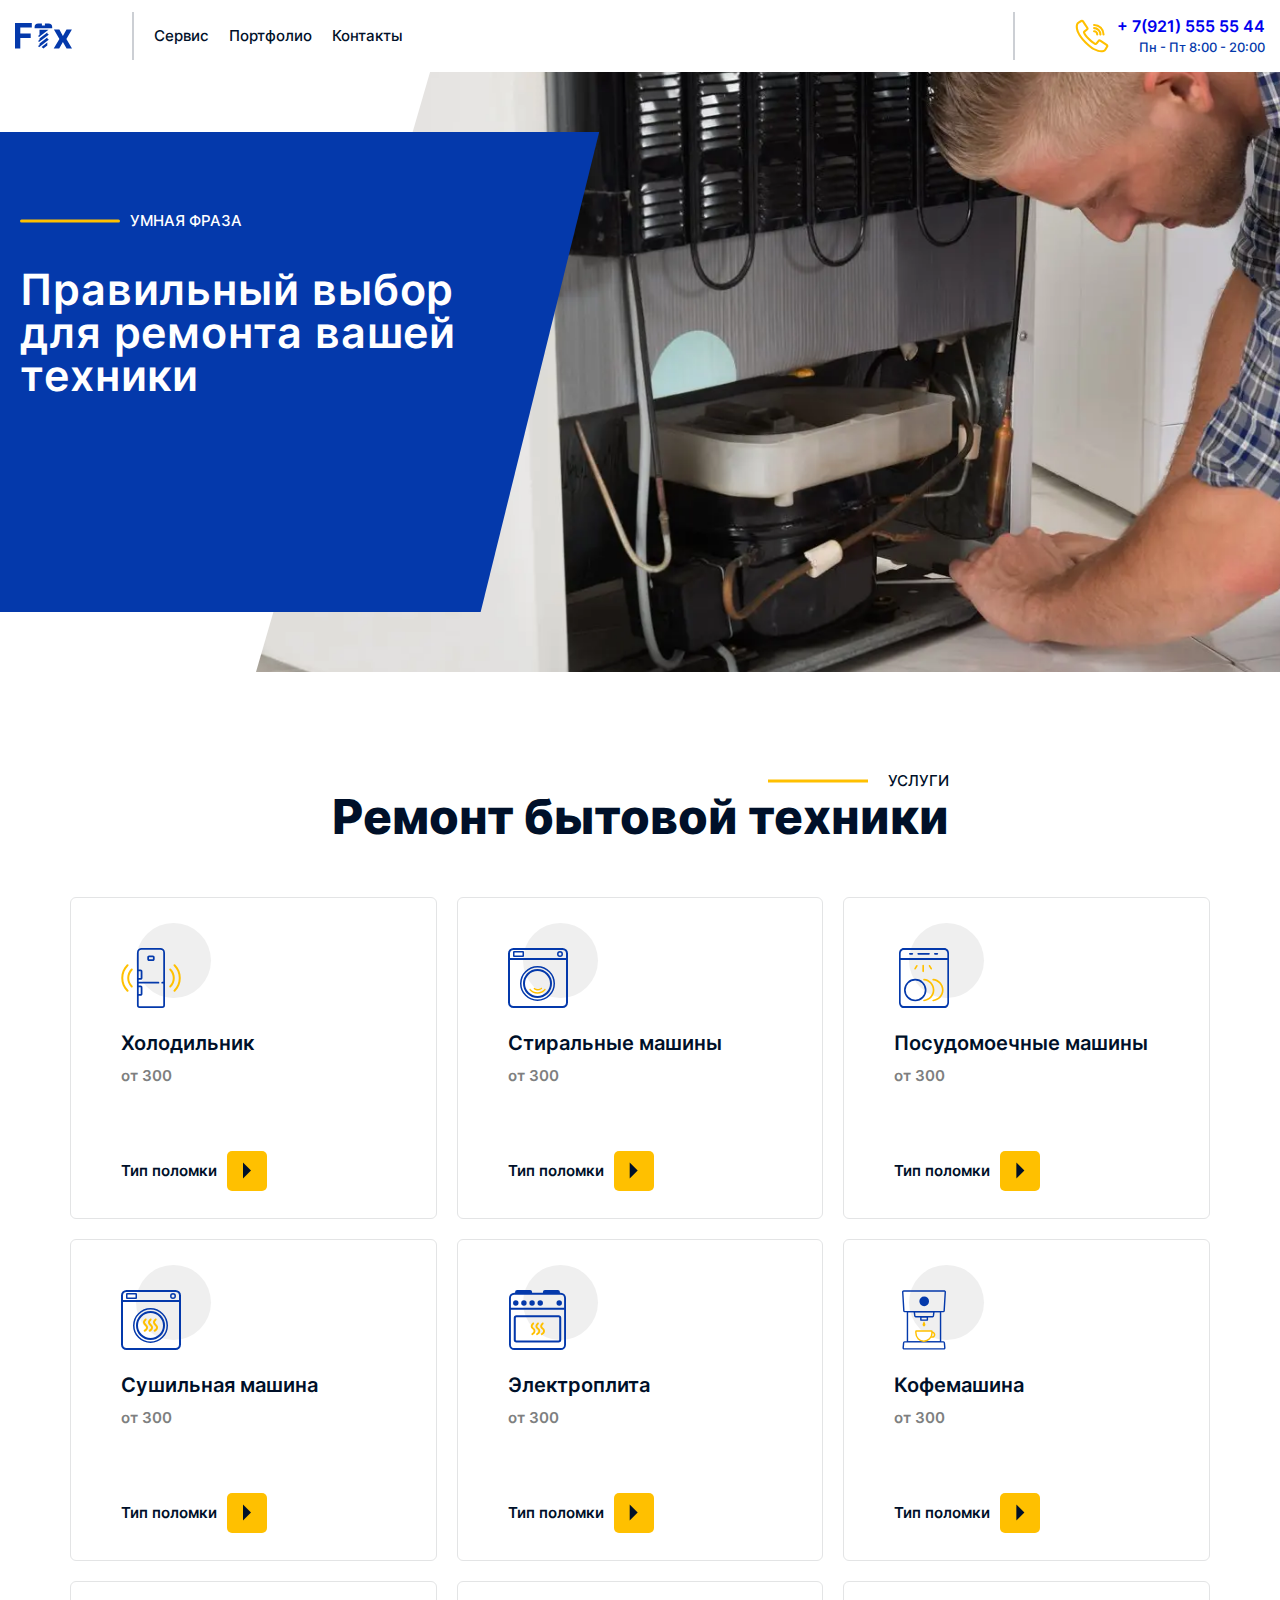
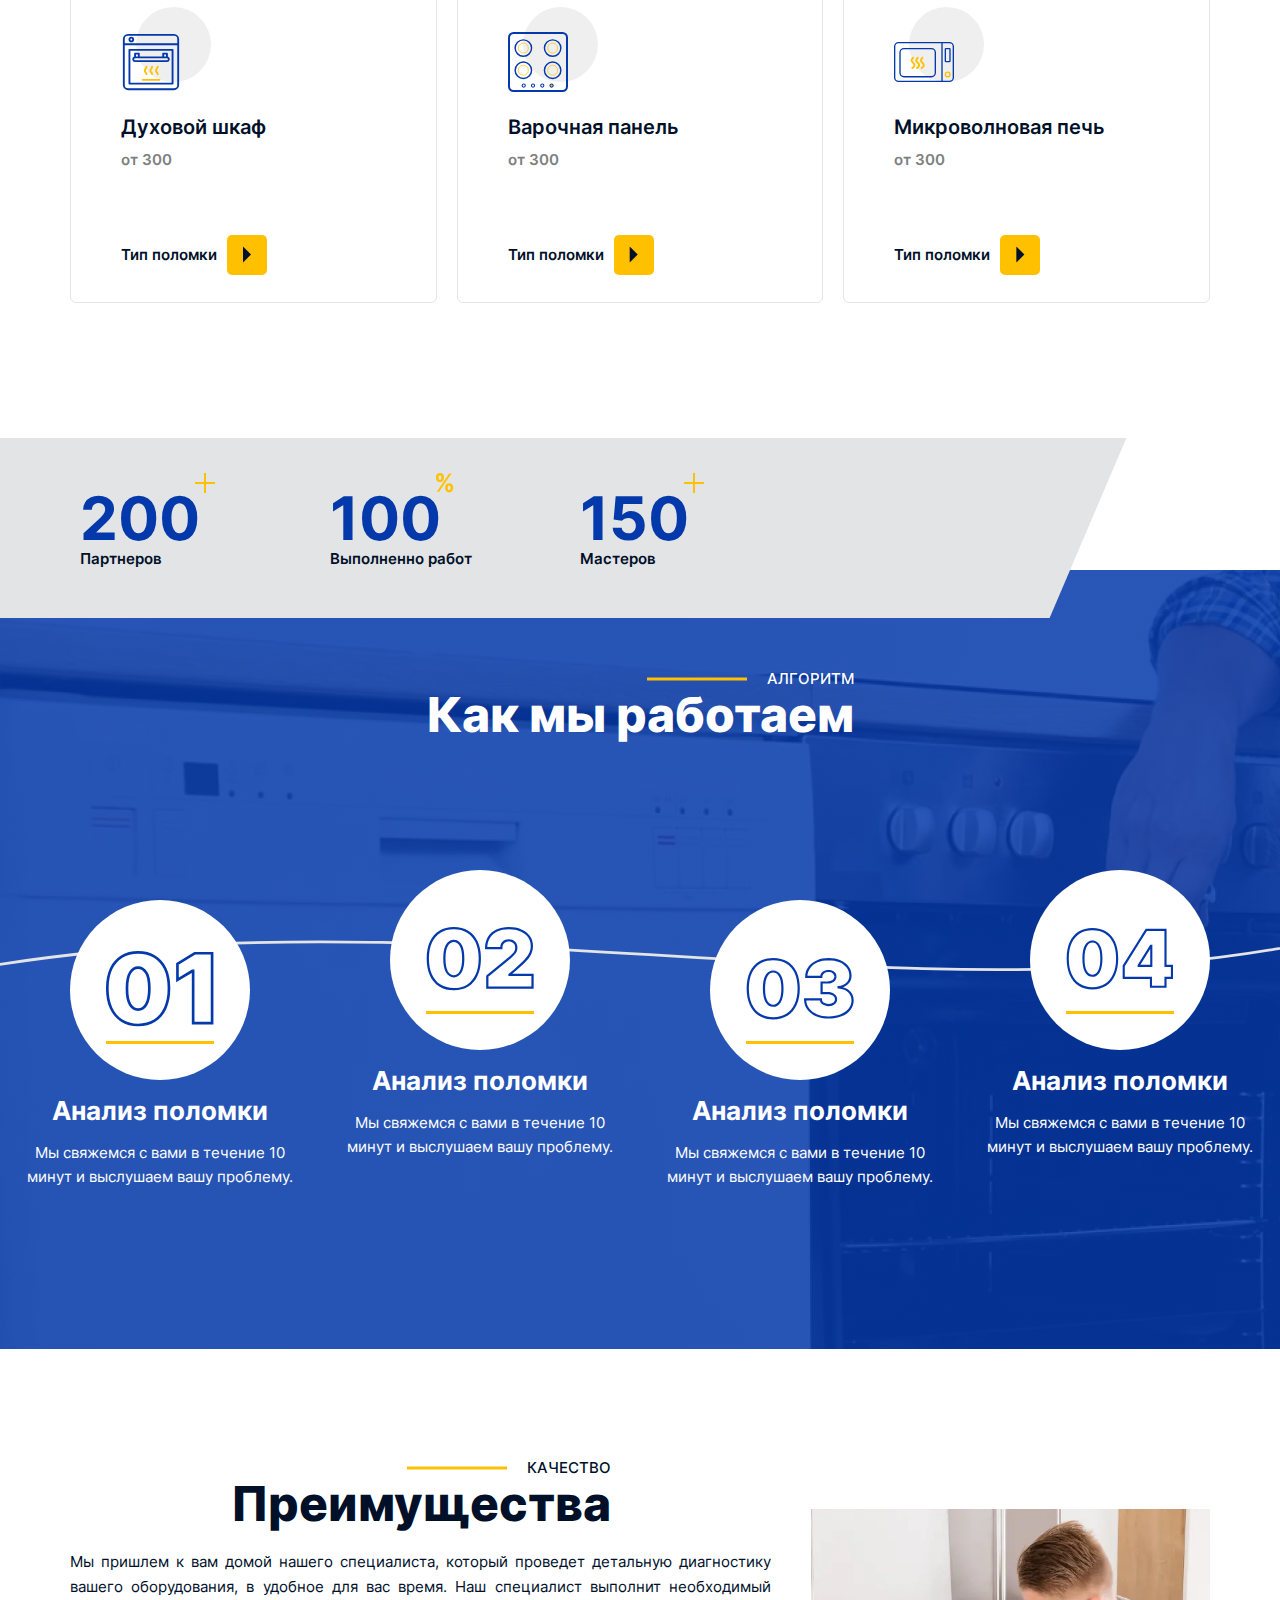
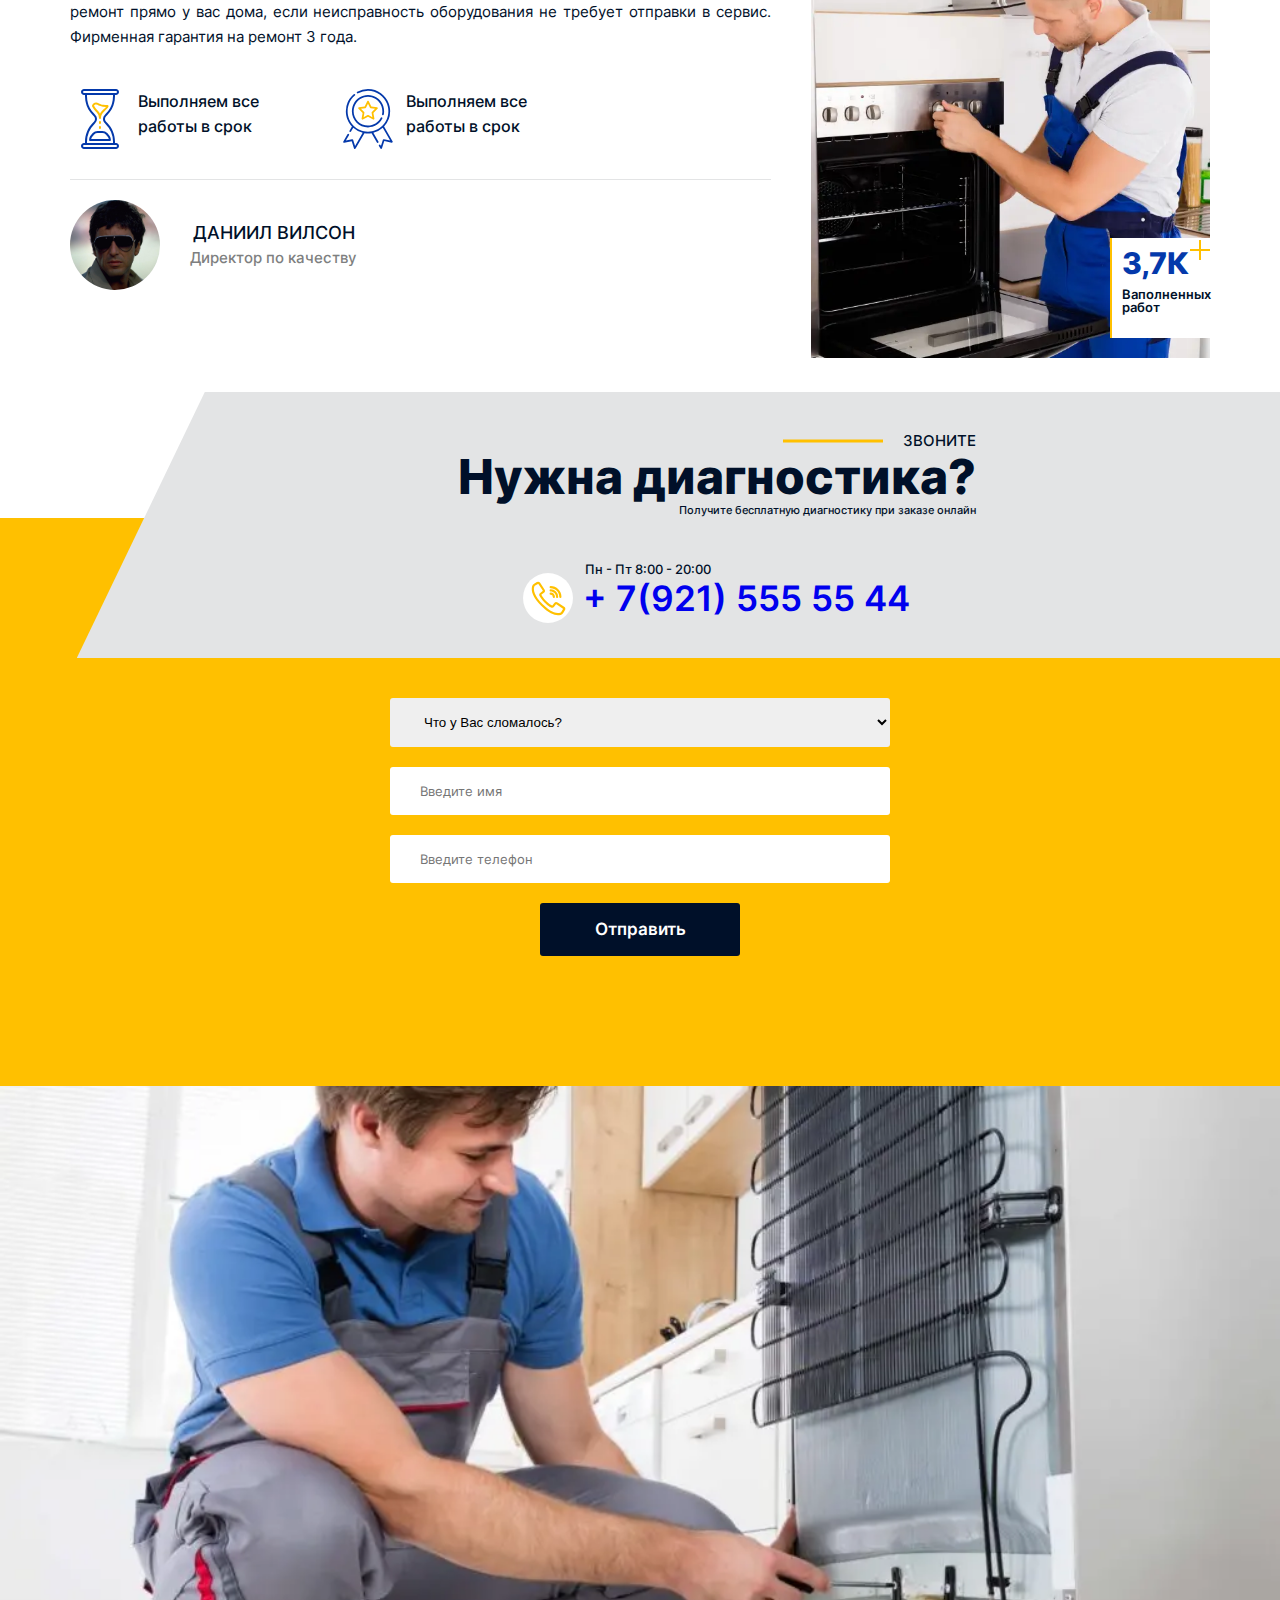
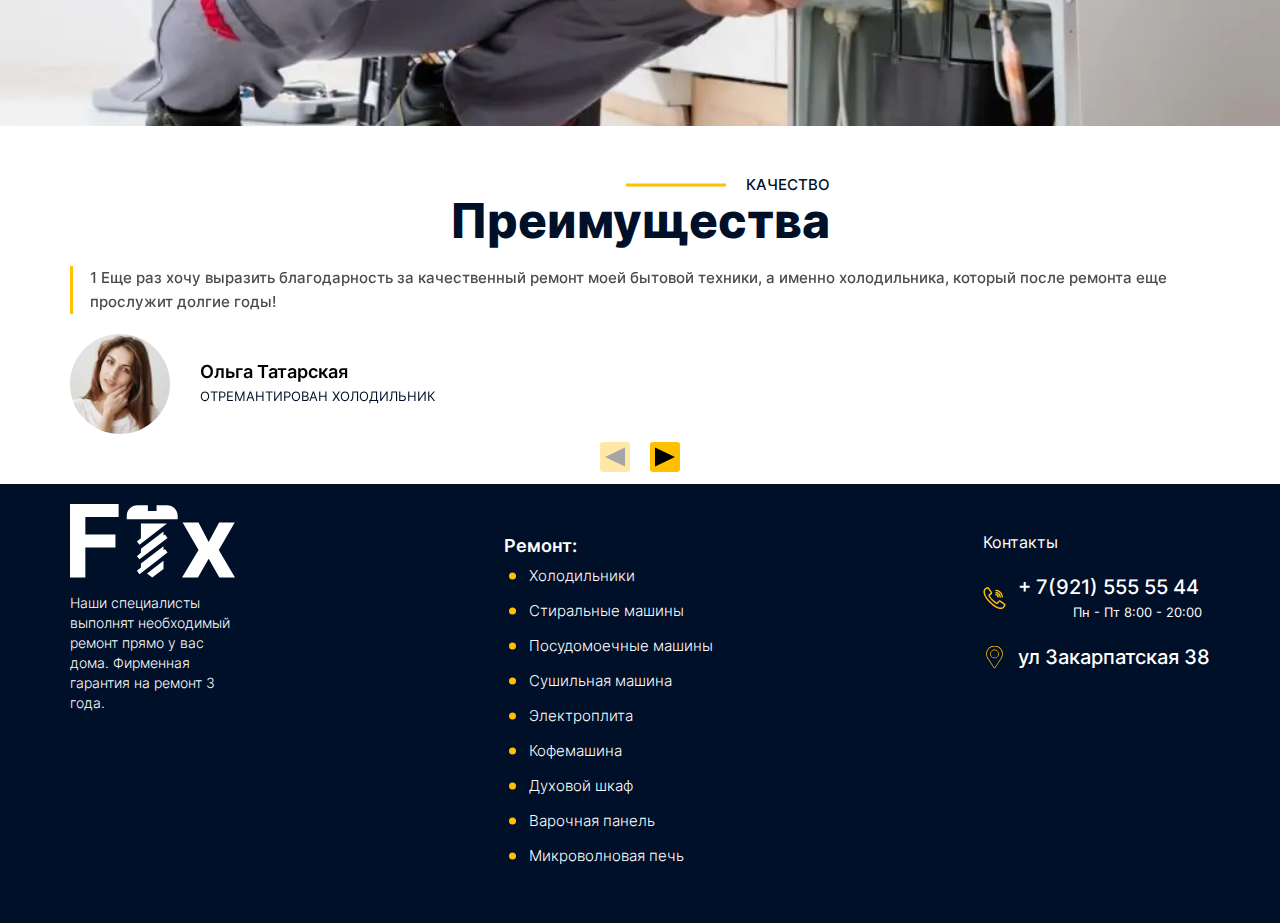
==== commit 77a35347: "Update index.html" ====
--- a/index.html
+++ b/index.html
@@ -12,7 +12,7 @@
     <link rel="apple-touch-icon" href="img/favicons/apple-touch-icon.png">
     <link rel="manifest" href="manifest.webmanifest">
   </head>
-  <link rel="stylesheet" href="css/libs/swiper-bundle.css">
+  <link rel="stylesheet" href="css/libs/swiper-bundle.min.css">
   <link rel="stylesheet" href="css/style.min.css">
   <body>
     <div class="wrapper">
@@ -353,4 +353,4 @@
     <script src="js/script-main.min.js"></script>
     <script src="js/script.min.js"></script>
   </body>
-</html>+</html>
